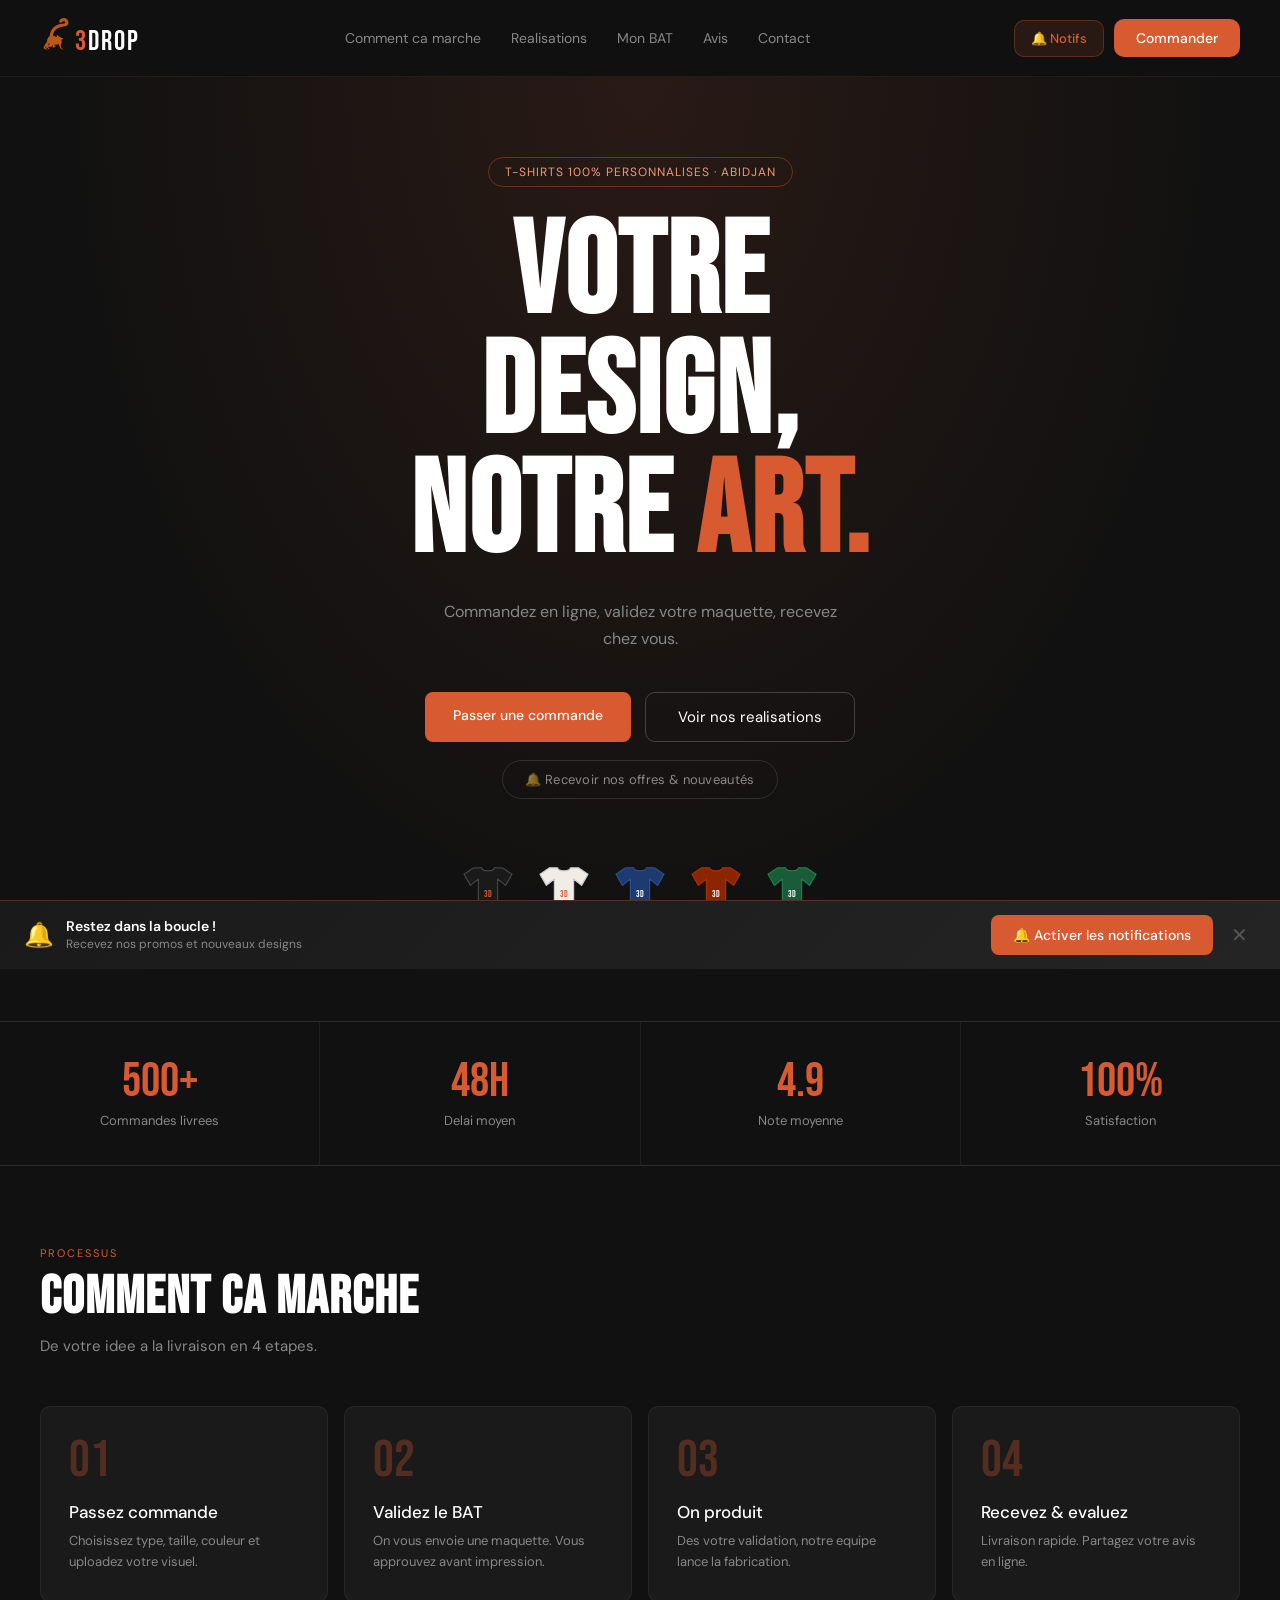
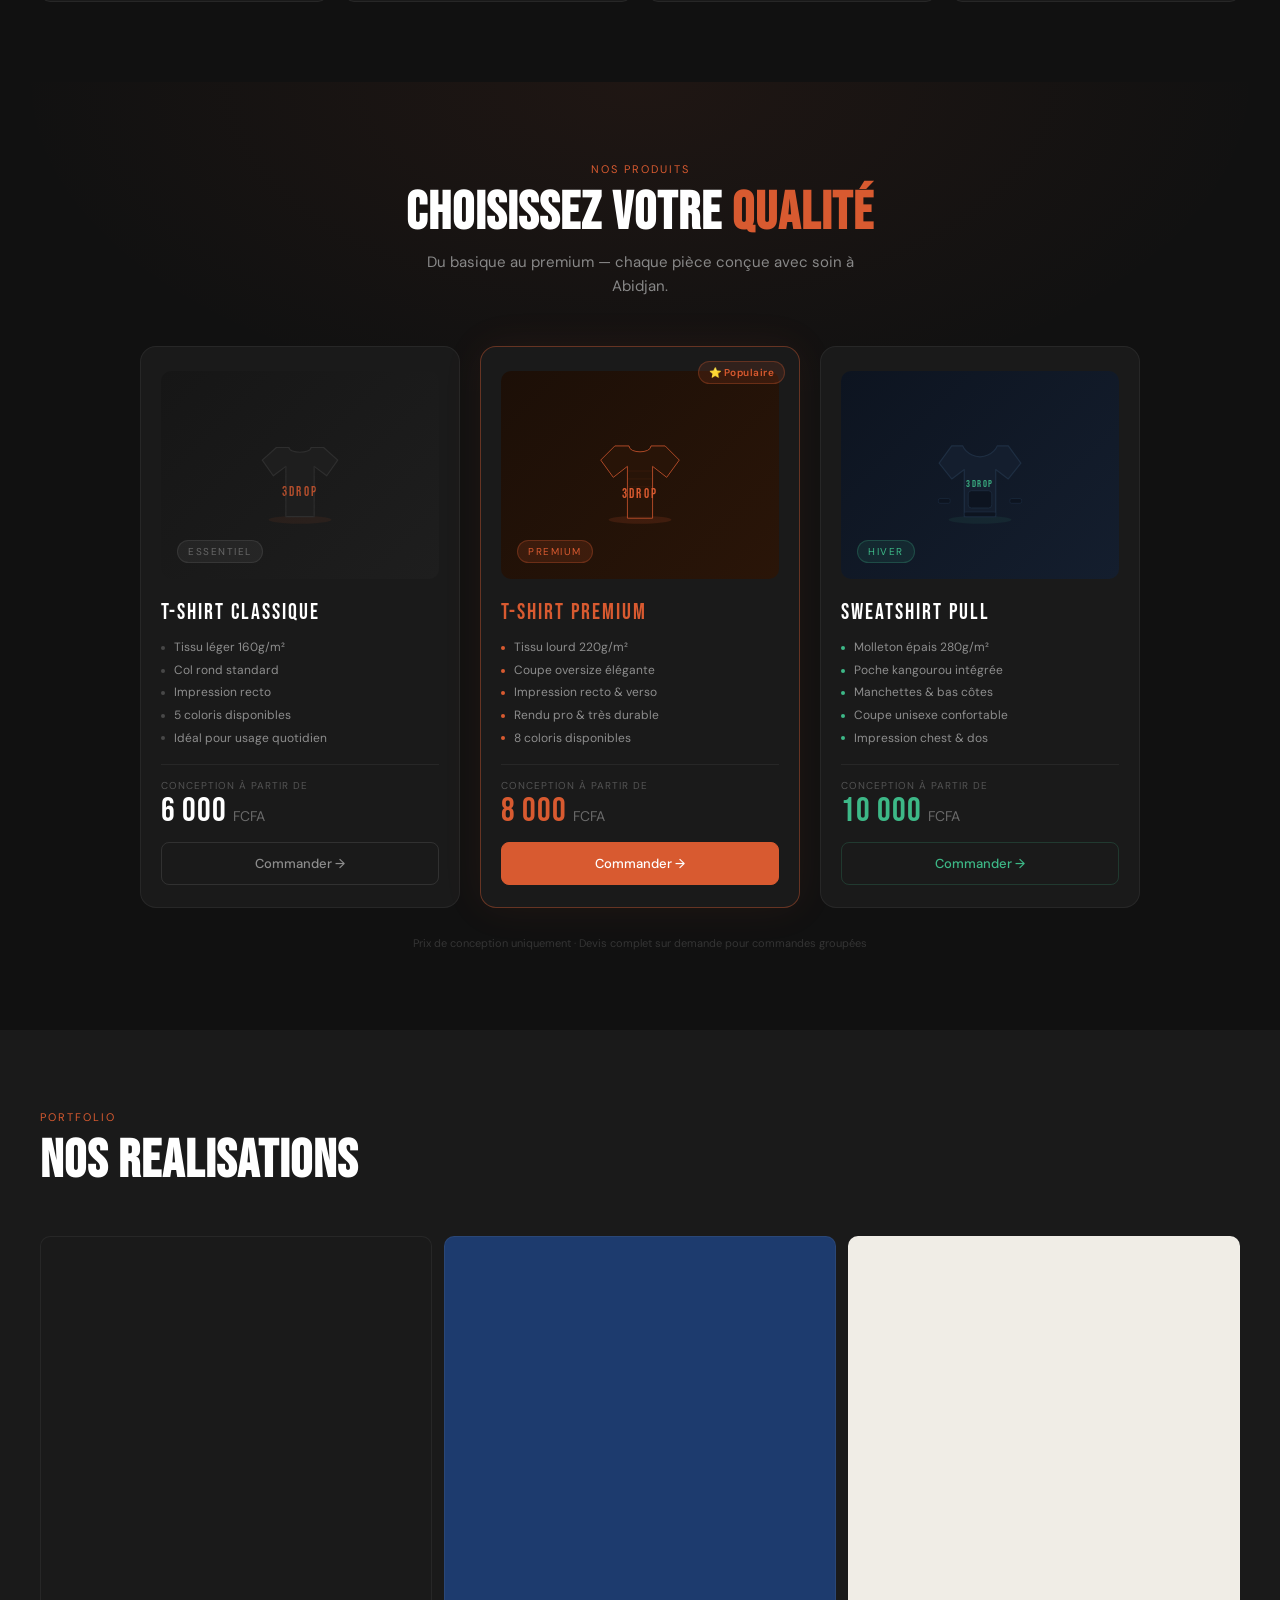
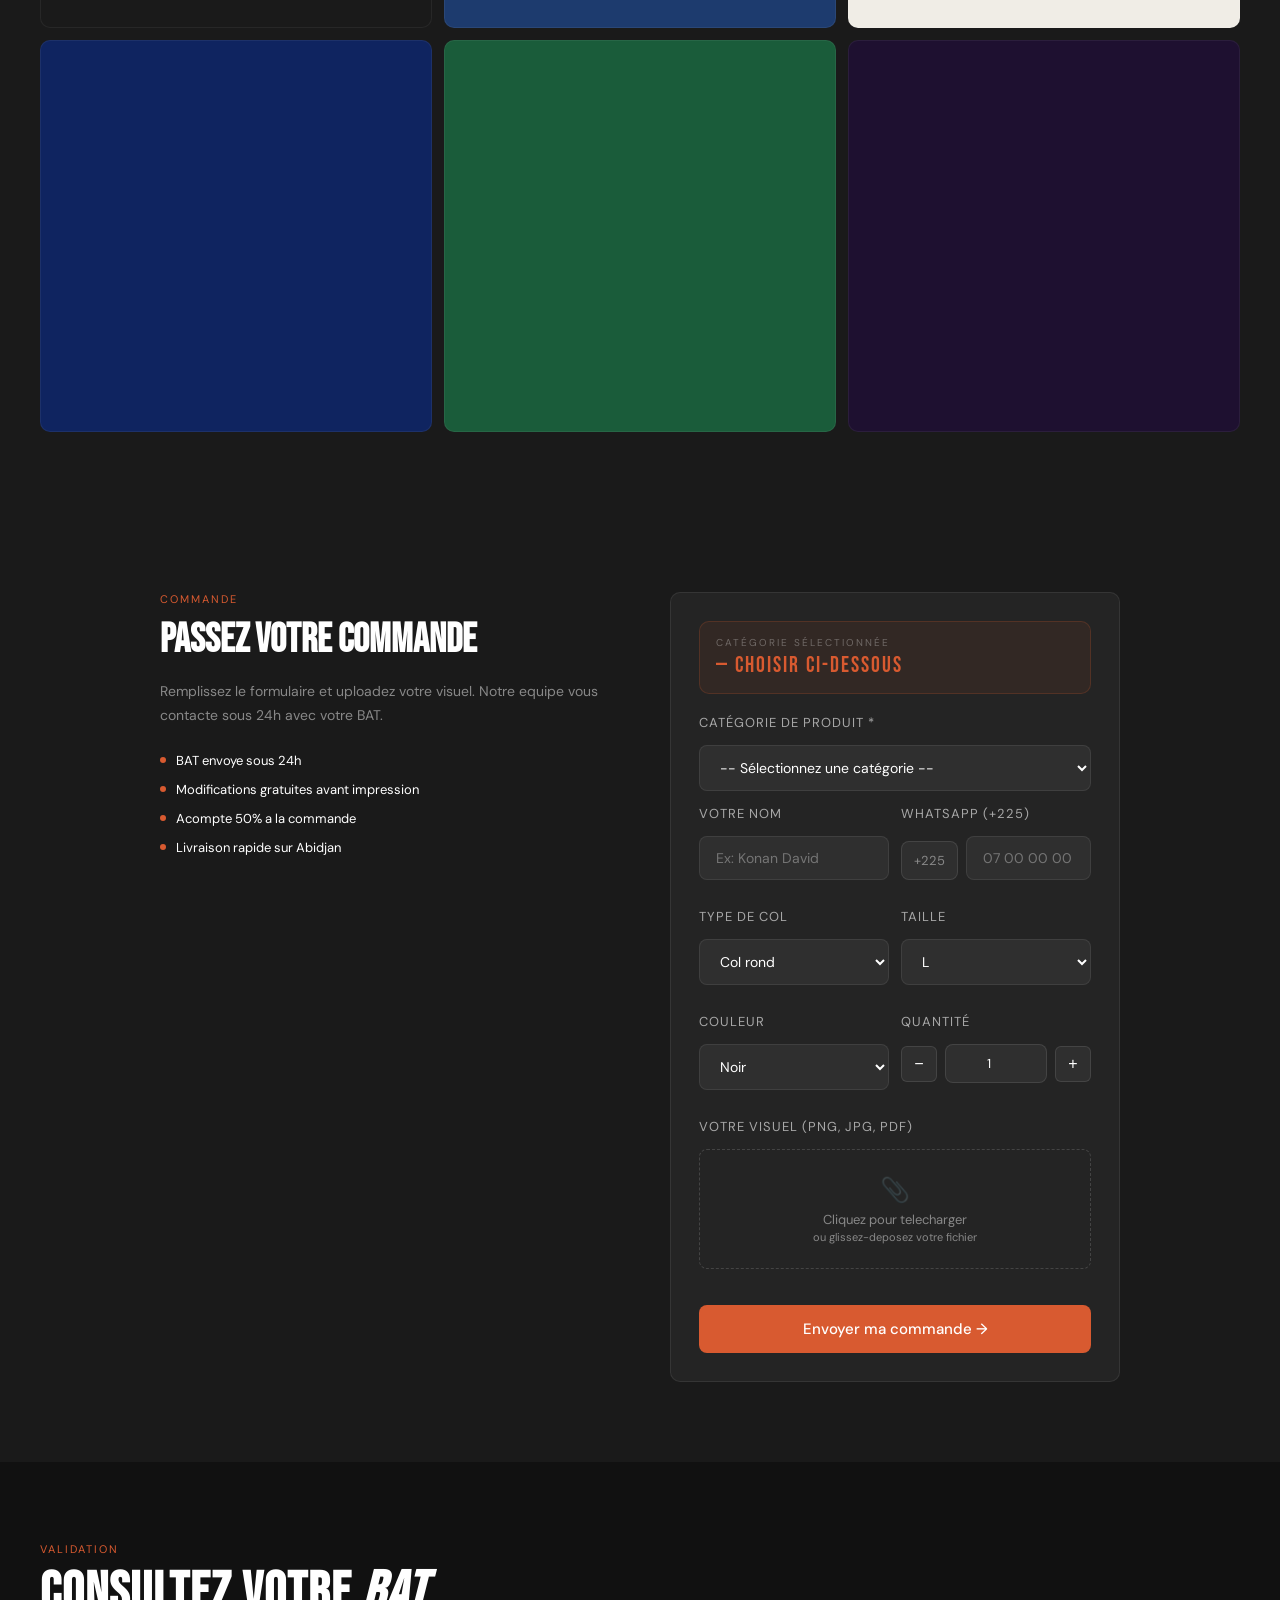
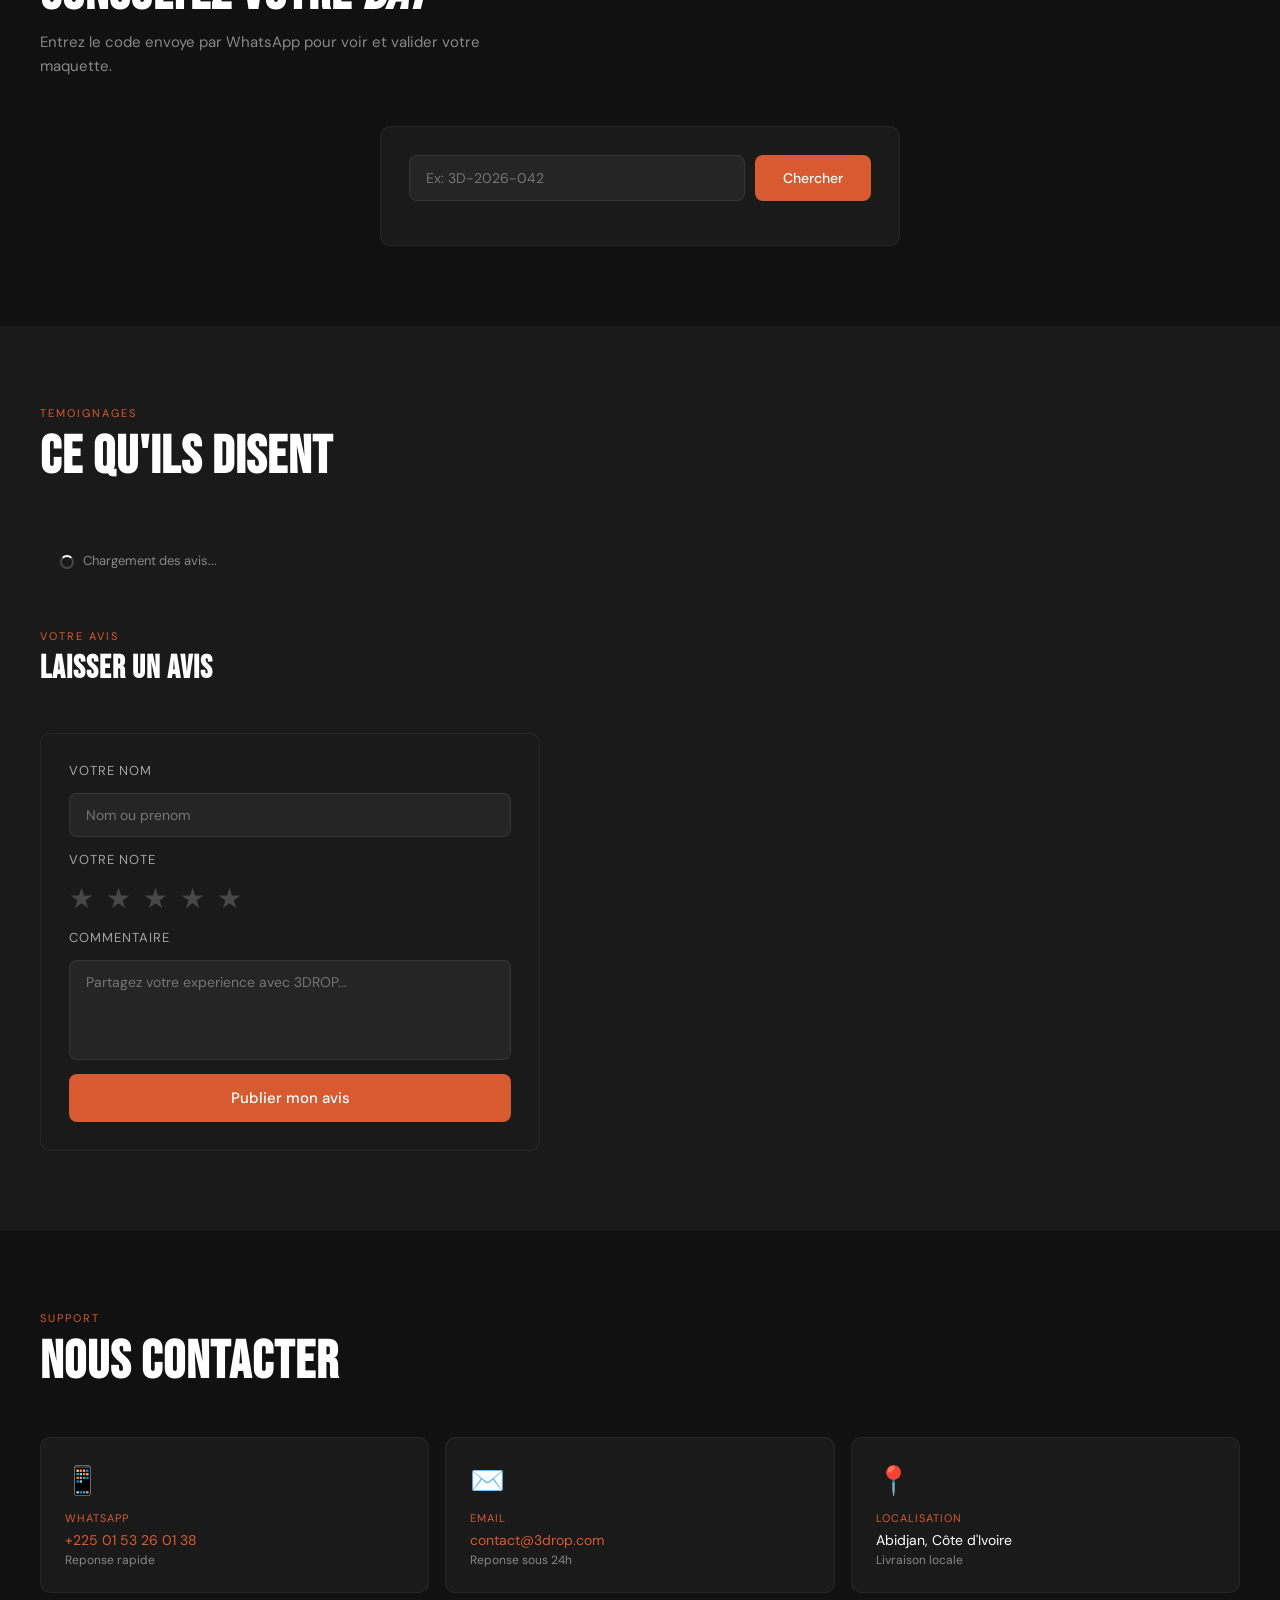
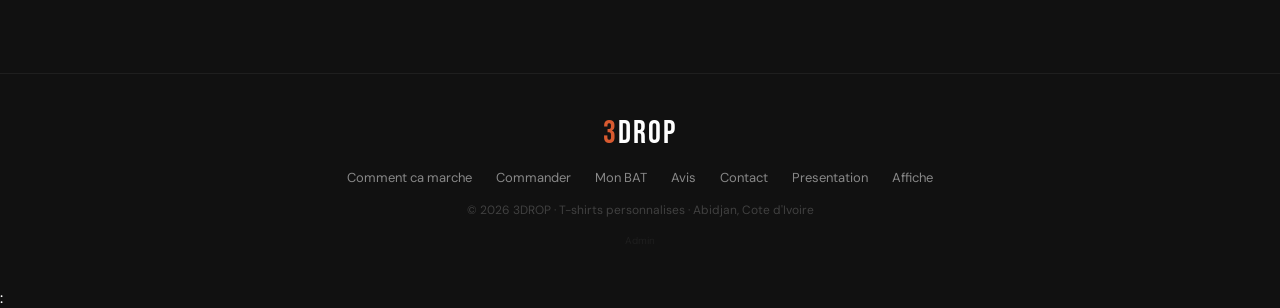
==== index.html @ fd1dee81 "Add files via upload" ====
<!DOCTYPE html>
<html lang="fr">
<head>
<meta charset="UTF-8">
<meta name="viewport" content="width=device-width, initial-scale=1.0">
<title>3DROP — T-shirts personnalisés</title>
<link rel="icon" type="image/png" sizes="32x32" href="/3drop_img/forme-de-lemurien.png">
<link rel="preconnect" href="https://fonts.googleapis.com">
<link rel="stylesheet" href="sweetalert2.min.css">
<link rel="stylesheet" href="wbstyle.css">
<link href="https://fonts.googleapis.com/css2?family=Bebas+Neue&family=DM+Sans:wght@300;400;500&display=swap" rel="stylesheet">
<link rel="manifest" href="/manifest.json">
<meta name="apple-mobile-web-app-capable" content="yes">
<meta name="apple-mobile-web-app-status-bar-style" content="black-translucent">
<meta name="apple-mobile-web-app-title" content="3DROP">
<link rel="apple-touch-icon" href="/3drop_img/forme-de-lemurien.png">
</head>
<body>

  <nav>
    <div class="logo"><img src="/3drop_img/forme-de-lemurien.png" style="width: 32px; height: 32px; margin-right: 3px;" alt=""><span>3</span>DROP</div>
    <div class="nav-links">
      <a href="#how">Comment ca marche</a>
      <a href="#gallery">Realisations</a>
      <a href="#bat">Mon BAT</a>
      <a href="#avis">Avis</a>
      <a href="#contact">Contact</a>
    </div>
    <div style="display:flex;align-items:center;gap:10px;">
      <button id="btn-notif-nav" onclick="activerNotifications()" title="Activer les notifications" style="background:rgba(216,90,48,0.12);color:var(--orange);border:1px solid rgba(216,90,48,0.3);padding:9px 16px;border-radius:var(--radius);font-size:13px;font-weight:500;cursor:pointer;font-family:'DM Sans',sans-serif;transition:all .2s;white-space:nowrap;">🔔 Notifs</button>
      <a href="#order" class="nav-cta">Commander</a>
    </div>
  </nav>

  <section class="hero">
    <div class="hero-badge">T-shirts 100% personnalises · Abidjan</div>
    <h1>VOTRE<br>DESIGN,<br>NOTRE <em>ART.</em></h1>
    <p>Commandez en ligne, validez votre maquette, recevez chez vous.</p>
    <div class="hero-btns">
      <a href="#order" class="btn-primary">Passer une commande</a>
      <a href="#gallery" class="btn-ghost">Voir nos realisations</a>
    </div>
    <div style="margin-top:18px;">
      <button id="btn-notif-hero" onclick="activerNotifications()" style="background:transparent;color:rgba(255,255,255,0.5);border:1px solid rgba(255,255,255,0.12);padding:10px 22px;border-radius:99px;font-size:13px;cursor:pointer;font-family:'DM Sans',sans-serif;transition:all .3s;letter-spacing:.3px;">🔔 Recevoir nos offres & nouveautés</button>
    </div>
    <div class="tshirt-strip">
      <div class="tshirt-item"><div class="tshirt-icon"><svg viewBox="0 0 80 80"><path d="M10 24L22 16H32C32 21 48 21 48 16H58L70 24L62 38L52 30V68H28V30L18 38Z" fill="#1a1a1a" stroke="#444" stroke-width="1.5" stroke-linejoin="round"/><text x="40" y="52" text-anchor="middle" font-size="11" fill="#D85A30" font-family="'Bebas Neue',sans-serif">3D</text></svg></div><span class="tshirt-name">Noir</span></div>
      <div class="tshirt-item"><div class="tshirt-icon"><svg viewBox="0 0 80 80"><path d="M10 24L22 16H32C32 21 48 21 48 16H58L70 24L62 38L52 30V68H28V30L18 38Z" fill="#f0ede6" stroke="#ccc" stroke-width="1.5" stroke-linejoin="round"/><text x="40" y="52" text-anchor="middle" font-size="11" fill="#D85A30" font-family="'Bebas Neue',sans-serif">3D</text></svg></div><span class="tshirt-name">Blanc</span></div>
      <div class="tshirt-item"><div class="tshirt-icon"><svg viewBox="0 0 80 80"><path d="M10 24L22 16H32C32 21 48 21 48 16H58L70 24L62 38L52 30V68H28V30L18 38Z" fill="#1D3B6E" stroke="#2a4f8f" stroke-width="1.5" stroke-linejoin="round"/><text x="40" y="52" text-anchor="middle" font-size="11" fill="#fff" font-family="'Bebas Neue',sans-serif">3D</text></svg></div><span class="tshirt-name">Marine</span></div>
      <div class="tshirt-item"><div class="tshirt-icon"><svg viewBox="0 0 80 80"><path d="M10 24L22 16H32C32 21 48 21 48 16H58L70 24L62 38L52 30V68H28V30L18 38Z" fill="#8B2500" stroke="#a83000" stroke-width="1.5" stroke-linejoin="round"/><text x="40" y="52" text-anchor="middle" font-size="11" fill="#fff" font-family="'Bebas Neue',sans-serif">3D</text></svg></div><span class="tshirt-name">Bordeaux</span></div>
      <div class="tshirt-item"><div class="tshirt-icon"><svg viewBox="0 0 80 80"><path d="M10 24L22 16H32C32 21 48 21 48 16H58L70 24L62 38L52 30V68H28V30L18 38Z" fill="#1a5c3a" stroke="#227a4e" stroke-width="1.5" stroke-linejoin="round"/><text x="40" y="52" text-anchor="middle" font-size="11" fill="#fff" font-family="'Bebas Neue',sans-serif">3D</text></svg></div><span class="tshirt-name">Vert</span></div>
    </div>
  </section>

  <div class="stats">
    <div class="stat"><div class="stat-num">500+</div><div class="stat-label">Commandes livrees</div></div>
    <div class="stat"><div class="stat-num">48H</div><div class="stat-label">Delai moyen</div></div>
    <div class="stat"><div class="stat-num">4.9</div><div class="stat-label">Note moyenne</div></div>
    <div class="stat"><div class="stat-num">100%</div><div class="stat-label">Satisfaction</div></div>
  </div>

  <!-- COMMENT CA MARCHE -->
  <section class="section" id="how">
    <div class="section-header"><div class="section-tag">Processus</div><h2 class="section-title">COMMENT CA MARCHE</h2><p class="section-sub">De votre idee a la livraison en 4 etapes.</p></div>
    <div class="steps-grid">
      <div class="step-card"><div class="step-num">01</div><div class="step-title">Passez commande</div><p class="step-desc">Choisissez type, taille, couleur et uploadez votre visuel.</p></div>
      <div class="step-card"><div class="step-num">02</div><div class="step-title">Validez le BAT</div><p class="step-desc">On vous envoie une maquette. Vous approuvez avant impression.</p></div>
      <div class="step-card"><div class="step-num">03</div><div class="step-title">On produit</div><p class="step-desc">Des votre validation, notre equipe lance la fabrication.</p></div>
      <div class="step-card"><div class="step-num">04</div><div class="step-title">Recevez & evaluez</div><p class="step-desc">Livraison rapide. Partagez votre avis en ligne.</p></div>
    </div>
  </section>

  <!-- PRICING TSHIRTS -->
  <section class="section" id="tarifs" style="background:var(--dark);position:relative;overflow:hidden;">
  <div style="position:absolute;inset:0;background:radial-gradient(ellipse 70% 50% at 50% 0%,rgba(216,90,48,0.07) 0%,transparent 70%);pointer-events:none;"></div>
  <div style="position:relative;z-index:1;">
    <div class="section-header" style="text-align:center;">
      <div class="section-tag" style="text-align:center;">Nos Produits</div>
      <h2 class="section-title" style="text-align:center;">CHOISISSEZ VOTRE <em style="color:var(--orange);font-style:normal;">QUALITÉ</em></h2>
      <p class="section-sub" style="margin:10px auto 0;text-align:center;">Du basique au premium — chaque pièce conçue avec soin à Abidjan.</p>
    </div>
    <div class="pricing-grid">

      <!-- 1 — Classique -->
      <div class="pricing-card">
        <div class="pricing-img-wrap">
          <div class="pricing-img-box" style="background:linear-gradient(135deg,#161616,#1e1e1e);">
            <svg viewBox="0 0 140 130" width="110" height="110">
              <ellipse cx="70" cy="122" rx="40" ry="5" fill="rgba(216,90,48,0.08)"/>
              <path d="M22 46L40 30H56C56 38 84 38 84 30H100L118 46L104 66L88 54V118H52V54L36 66Z" fill="#1e1e1e" stroke="#2e2e2e" stroke-width="1.5" stroke-linejoin="round"/>
              <text x="70" y="92" text-anchor="middle" font-family="'Bebas Neue',sans-serif" font-size="16" fill="#D85A30" letter-spacing="3" opacity=".8">3DROP</text>
              <line x1="52" y1="54" x2="52" y2="118" stroke="#252525" stroke-width="1" stroke-dasharray="3,6"/>
              <line x1="88" y1="54" x2="88" y2="118" stroke="#252525" stroke-width="1" stroke-dasharray="3,6"/>
            </svg>
            <div class="pricing-tag" style="background:rgba(255,255,255,0.05);color:rgba(255,255,255,0.3);border:1px solid rgba(255,255,255,0.08);">Essentiel</div>
          </div>
        </div>
        <div class="pricing-body">
          <div class="pricing-name">T-Shirt Classique</div>
          <div class="pricing-specs">
            <div class="spec-row"><span class="spec-dot"></span>Tissu léger 160g/m²</div>
            <div class="spec-row"><span class="spec-dot"></span>Col rond standard</div>
            <div class="spec-row"><span class="spec-dot"></span>Impression recto</div>
            <div class="spec-row"><span class="spec-dot"></span>5 coloris disponibles</div>
            <div class="spec-row"><span class="spec-dot"></span>Idéal pour usage quotidien</div>
          </div>
          <div class="pricing-divider"></div>
          <div><div class="pricing-label">Conception à partir de</div><div class="pricing-price">6 000 <span>FCFA</span></div></div>
          <a href="#order" class="pricing-cta" onclick="selectCategorie('T-Shirt Classique','6 000')">Commander →</a>
        </div>
      </div>

      <!-- 2 — Premium -->
      <div class="pricing-card pricing-card--featured">
        <div class="pricing-popular">⭐ Populaire</div>
        <div class="pricing-img-wrap">
          <div class="pricing-img-box" style="background:linear-gradient(135deg,#1c0f07,#2a1508);">
            <svg viewBox="0 0 140 130" width="110" height="110">
              <ellipse cx="70" cy="122" rx="40" ry="5" fill="rgba(216,90,48,0.15)"/>
              <path d="M20 46L38 28H56C56 38 84 38 84 28H102L120 46L104 68L86 54V120H54V54L36 68Z" fill="#2a1508" stroke="#D85A30" stroke-width="1.2" stroke-linejoin="round" opacity=".8"/>
              <line x1="54" y1="60" x2="86" y2="60" stroke="#D85A30" stroke-width=".4" opacity=".25"/><line x1="54" y1="70" x2="86" y2="70" stroke="#D85A30" stroke-width=".4" opacity=".25"/><line x1="54" y1="80" x2="86" y2="80" stroke="#D85A30" stroke-width=".4" opacity=".25"/><line x1="54" y1="90" x2="86" y2="90" stroke="#D85A30" stroke-width=".4" opacity=".25"/>
              <text x="70" y="94" text-anchor="middle" font-family="'Bebas Neue',sans-serif" font-size="16" fill="#D85A30" letter-spacing="3">3DROP</text>
            </svg>
            <div class="pricing-tag" style="background:rgba(216,90,48,0.15);color:#D85A30;border:1px solid rgba(216,90,48,0.3);">Premium</div>
          </div>
        </div>
        <div class="pricing-body">
          <div class="pricing-name" style="color:var(--orange);">T-Shirt Premium</div>
          <div class="pricing-specs">
            <div class="spec-row"><span class="spec-dot" style="background:#D85A30;"></span>Tissu lourd 220g/m²</div>
            <div class="spec-row"><span class="spec-dot" style="background:#D85A30;"></span>Coupe oversize élégante</div>
            <div class="spec-row"><span class="spec-dot" style="background:#D85A30;"></span>Impression recto & verso</div>
            <div class="spec-row"><span class="spec-dot" style="background:#D85A30;"></span>Rendu pro & très durable</div>
            <div class="spec-row"><span class="spec-dot" style="background:#D85A30;"></span>8 coloris disponibles</div>
          </div>
          <div class="pricing-divider"></div>
          <div><div class="pricing-label">Conception à partir de</div><div class="pricing-price" style="color:var(--orange);">8 000 <span>FCFA</span></div></div>
          <a href="#order" class="pricing-cta pricing-cta--orange" onclick="selectCategorie('T-Shirt Premium','8 000')">Commander →</a>
        </div>
      </div>

      <!-- 3 — Pull -->
      <div class="pricing-card">
        <div class="pricing-img-wrap">
          <div class="pricing-img-box" style="background:linear-gradient(135deg,#0d1420,#141e2e);">
            <svg viewBox="0 0 140 130" width="110" height="110">
              <ellipse cx="70" cy="122" rx="40" ry="5" fill="rgba(61,184,135,0.08)"/>
              <path d="M18 50L34 28H48C48 28 52 40 70 42C88 40 92 28 92 28H106L122 50L106 70L90 58V118H50V58L34 70Z" fill="#141e2e" stroke="#1e2e42" stroke-width="1.5" stroke-linejoin="round"/>
              <rect x="55" y="85" width="30" height="22" rx="4" fill="#0d1420" stroke="#1e2e42" stroke-width="1"/>
              <rect x="50" y="112" width="40" height="6" rx="2" fill="#0d1420" stroke="#1e2e42" stroke-width=".8"/>
              <rect x="17" y="95" width="15" height="6" rx="2" fill="#0d1420" stroke="#1e2e42" stroke-width=".8"/>
              <rect x="108" y="95" width="15" height="6" rx="2" fill="#0d1420" stroke="#1e2e42" stroke-width=".8"/>
              <text x="70" y="80" text-anchor="middle" font-family="'Bebas Neue',sans-serif" font-size="13" fill="#3DB887" letter-spacing="2" opacity=".9">3DROP</text>
            </svg>
            <div class="pricing-tag" style="background:rgba(61,184,135,0.1);color:#3DB887;border:1px solid rgba(61,184,135,0.25);">Hiver</div>
          </div>
        </div>
        <div class="pricing-body">
          <div class="pricing-name">Sweatshirt Pull</div>
          <div class="pricing-specs">
            <div class="spec-row"><span class="spec-dot" style="background:#3DB887;"></span>Molleton épais 280g/m²</div>
            <div class="spec-row"><span class="spec-dot" style="background:#3DB887;"></span>Poche kangourou intégrée</div>
            <div class="spec-row"><span class="spec-dot" style="background:#3DB887;"></span>Manchettes & bas côtes</div>
            <div class="spec-row"><span class="spec-dot" style="background:#3DB887;"></span>Coupe unisexe confortable</div>
            <div class="spec-row"><span class="spec-dot" style="background:#3DB887;"></span>Impression chest & dos</div>
          </div>
          <div class="pricing-divider"></div>
          <div><div class="pricing-label">Conception à partir de</div><div class="pricing-price" style="color:#3DB887;">10 000 <span>FCFA</span></div></div>
          <a href="#order" class="pricing-cta" style="border-color:rgba(61,184,135,0.2);color:#3DB887;" onclick="selectCategorie('Sweatshirt Pull','10 000')">Commander →</a>
        </div>
      </div>

    </div>
    <p style="text-align:center;font-size:11px;color:rgba(255,255,255,0.15);margin-top:28px;">Prix de conception uniquement · Devis complet sur demande pour commandes groupées</p>
  </div>
</section>

  <!-- REALISATIONS -->
  <section class="section" id="gallery" style="background:var(--dark2);">
    <div class="section-header"><div class="section-tag">Portfolio</div><h2 class="section-title">NOS REALISATIONS</h2></div>
    <div class="gallery-grid" id="gallery-grid">
      <div class="gallery-item"><img src="https://res.cloudinary.com/deipbhmsn/image/upload/v1778504022/black_tshirt_67_h56jwx.jpg" alt="Realisation 1" onerror="this.parentElement.style.background='#1a1a1a';this.style.display='none'"></div>
      <div class="gallery-item"><img src="https://res.cloudinary.com/deipbhmsn/image/upload/v1778509552/Kiroua_D_u63cut.png" alt="Realisation 2" onerror="this.parentElement.style.background='#1D3B6E';this.style.display='none'"></div>
      <div class="gallery-item"><img src="https://res.cloudinary.com/deipbhmsn/image/upload/v1778931053/WhatsApp_Image_2026-05-15_at_01.15.45_qyssix.jpg" alt="Realisation 3" onerror="this.parentElement.style.background='#f0ede6';this.style.display='none'"></div>
      <div class="gallery-item"><img src="https://res.cloudinary.com/deipbhmsn/image/upload/v1778510594/Dame_Olamide_durfrs.png" alt="Realisation 4" onerror="this.parentElement.style.background='#0F2460';this.style.display='none'"></div>
      <div class="gallery-item"><img src="https://res.cloudinary.com/deipbhmsn/image/upload/v1778502622/t%C3%A9l%C3%A9charger_2_tbzrcm.png" alt="Realisation 5" onerror="this.parentElement.style.background='#1a5c3a';this.style.display='none'"></div>
      <div class="gallery-item"><img src="https://res.cloudinary.com/deipbhmsn/image/upload/v1779885148/Shirt_branding_dql7df.jpg" alt="Realisation 6" onerror="this.parentElement.style.background='#1e1030';this.style.display='none'"></div>
    </div>
  </section>

  <!-- COMMANDES -->
  <section class="section order-section" id="order">
  <div class="order-wrap">
    <div class="order-info">
      <div class="section-tag">Commande</div>
      <h3>PASSEZ VOTRE COMMANDE</h3>
      <p>Remplissez le formulaire et uploadez votre visuel. Notre equipe vous contacte sous 24h avec votre BAT.</p>
      <div class="order-perks">
        <div class="perk"><div class="perk-dot"></div><span>BAT envoye sous 24h</span></div>
        <div class="perk"><div class="perk-dot"></div><span>Modifications gratuites avant impression</span></div>
        <div class="perk"><div class="perk-dot"></div><span>Acompte 50% a la commande</span></div>
        <div class="perk"><div class="perk-dot"></div><span>Livraison rapide sur Abidjan</span></div>
      </div>
    </div>
    <div class="form-card">

      <!-- BANDEAU CATÉGORIE — change dynamiquement -->
      <div id="order-category-banner" style="margin-bottom:20px;border-radius:10px;padding:14px 16px;background:rgba(216,90,48,0.08);border:1px solid rgba(216,90,48,0.2);display:flex;align-items:center;justify-content:space-between;gap:12px;">
        <div>
          <div style="font-size:10px;letter-spacing:2px;text-transform:uppercase;color:rgba(255,255,255,0.3);margin-bottom:3px;">Catégorie sélectionnée</div>
          <div id="order-category-name" style="font-family:'Bebas Neue',sans-serif;font-size:22px;color:var(--orange);letter-spacing:2px;">— Choisir ci-dessous</div>
        </div>
        <div id="order-category-price" style="font-family:'Bebas Neue',sans-serif;font-size:28px;color:rgba(255,255,255,0.15);letter-spacing:1px;"></div>
      </div>

      <!-- SÉLECTEUR CATÉGORIE (visible si pas de présélection) -->
      <div class="form-group" id="category-select-group" style="margin-bottom:14px;">
        <label class="form-label">Catégorie de produit *</label>
        <select class="form-control" id="f-categorie" onchange="onCategorieChange(this.value)">
          <option value="">-- Sélectionnez une catégorie --</option>
          <option value="T-Shirt Classique|6000">T-Shirt Classique — 6 000 FCFA</option>
          <option value="T-Shirt Premium|8000">T-Shirt Premium — 8 000 FCFA</option>
          <option value="Sweatshirt Pull|10000">Sweatshirt Pull — 10 000 FCFA</option>
        </select>
      </div>

      <div class="form-row">
        <div class="form-group"><label class="form-label">Votre nom</label><input type="text" class="form-control" placeholder="Ex: Konan David" id="f-nom"></div>
        <div class="form-group">
          <label class="form-label">WhatsApp (+225)</label>
          <div class="tel-input-group">
            <span class="tel-prefix">+225</span>
            <input type="text" class="form-control" placeholder="07 00 00 00" id="f-tel" maxlength="10" inputmode="numeric">
          </div>
        </div>
      </div>
      <div class="form-row">
        <div class="form-group"><label class="form-label">Type de col</label><select class="form-control" id="f-type"><option>Col rond</option><option>Col V</option><option>Oversize</option><option>Polo</option><option>Manche longue</option></select></div>
        <div class="form-group"><label class="form-label">Taille</label><select class="form-control" id="f-taille"><option>XS</option><option>S</option><option>M</option><option selected>L</option><option>XL</option><option>XXL</option></select></div>
      </div>
      <div class="form-row">
        <div class="form-group"><label class="form-label">Couleur</label><select class="form-control" id="f-couleur"><option>Noir</option><option>Blanc</option><option>Marine</option><option>Bordeaux</option><option>Vert</option></select></div>
        <div class="form-group">
          <label class="form-label">Quantité</label>
          <div class="qty-input-group">
            <button class="qty-btn" onclick="decreaseQty()">−</button>
            <input type="number" class="qty-input" id="f-quantite" value="1" min="1" max="9999" readonly>
            <button class="qty-btn" onclick="increaseQty()">+</button>
          </div>
        </div>
      </div>
      <div class="form-group">
        <label class="form-label">Votre visuel (PNG, JPG, PDF)</label>
        <div class="upload-zone" id="upload-zone" onclick="document.getElementById('f-visuel').click()">
          <div class="upload-icon">📎</div>
          <div style="font-size:13px;color:var(--gray);margin-top:6px;">Cliquez pour telecharger</div>
          <div style="font-size:11px;color:var(--gray);margin-top:2px;">ou glissez-deposez votre fichier</div>
        </div>
        <input type="file" id="f-visuel" style="display:none;" accept="image/*,.pdf" onchange="handleFileUpload(this)">
        <div id="file-name" style="font-size:12px;color:var(--orange);"></div>
      </div>
      <button class="btn-submit" id="submit-btn" onclick="submitOrder()">Envoyer ma commande →</button>
      <div class="success-msg" id="success-msg">✓ Commande recue ! On vous contacte dans 24h avec votre BAT.</div>
      <div class="error-msg" id="error-msg">Erreur : Veuillez remplir tous les champs.</div>
      <div class="loading-msg" id="loading-msg"><span class="spinner"></span>Envoi en cours...</div>
    </div>
  </div>
</section>
  <!-- BAT VALIDATION -->
  <section class="section" id="bat">
    <div class="section-header"><div class="section-tag">Validation</div><h2 class="section-title">CONSULTEZ VOTRE <em>BAT</em></h2><p class="section-sub">Entrez le code envoye par WhatsApp pour voir et valider votre maquette.</p></div>
    <div style="max-width:520px;margin:0 auto;">
      <div class="bat-card">
        <div class="bat-input-wrap">
          <input type="text" class="form-control" placeholder="Ex: 3D-2026-042" id="bat-code-input" style="flex:1;">
          <button class="btn-primary" onclick="searchBAT()" style="width:auto;">Chercher</button>
        </div>
        <div class="bat-info-box" id="bat-info">
          <div class="bat-info-header">
            <div>
              <div class="bat-detail-label">Code BAT</div>
              <div class="bat-info-code" id="bat-code-display">—</div>
            </div>
            <div id="bat-status" class="bat-status-wait">En attente...</div>
          </div>
          <div class="bat-details">
            <div>
              <div class="bat-detail-label">Client</div>
              <div class="bat-detail-val" id="bat-client">—</div>
            </div>
            <div>
              <div class="bat-detail-label">Produit</div>
              <div class="bat-detail-val" id="bat-product">—</div>
            </div>
            <div>
              <div class="bat-detail-label">Quantite</div>
              <div class="bat-detail-val" id="bat-qty">—</div>
            </div>
            <div>
              <div class="bat-detail-label">Date</div>
              <div class="bat-detail-val" id="bat-date">—</div>
            </div>
          </div>
          <div class="bat-maquette" id="bat-maquette-container">
            <div style="color:var(--gray);font-size:12px;">Pas de maquette pour le moment</div>
          </div>
          <div class="bat-btns" id="bat-action-btns">
            <button class="btn-validate" onclick="validateBAT()">✓ Je valide ce BAT</button>
            <button class="btn-modify" onclick="requestModification()">✎ Demander modifications</button>
          </div>
          <div class="bat-modify-block" id="bat-modify-block">
            <textarea id="bat-comment" placeholder="Decrivez les modifications demandees..." rows="3"></textarea>
            <button class="btn-primary" style="width:100%;" onclick="submitModification()">Envoyer ma demande</button>
          </div>
          <div id="bat-status-message"></div>
        </div>
      </div>
    </div>
  </section>

  <!-- AVIS -->
  <section class="section" id="avis" style="background:var(--dark2);">
    <div class="section-header"><div class="section-tag">Temoignages</div><h2 class="section-title">CE QU'ILS DISENT</h2></div>
    <div class="reviews-grid" id="reviews-list" style="margin-bottom:40px;">
      <div style="color:var(--gray);font-size:13px;padding:20px;"><span class="spinner"></span> Chargement des avis...</div>
    </div>
    <div class="section-header"><div class="section-tag">Votre avis</div><h2 class="section-title" style="font-size:32px;">LAISSER UN AVIS</h2></div>
    <div class="avis-form">
      <div class="form-group" style="margin-bottom:14px;"><label class="form-label">Votre nom</label><input type="text" class="form-control" placeholder="Nom ou prenom" id="a-nom"></div>
      <div class="form-group" style="margin-bottom:14px;">
        <label class="form-label">Votre note</label>
        <div class="stars-input" id="stars-input">
          <button class="star-btn" onclick="setStars(1)">★</button>
          <button class="star-btn" onclick="setStars(2)">★</button>
          <button class="star-btn" onclick="setStars(3)">★</button>
          <button class="star-btn" onclick="setStars(4)">★</button>
          <button class="star-btn" onclick="setStars(5)">★</button>
        </div>
      </div>
      <div class="form-group" style="margin-bottom:14px;"><label class="form-label">Commentaire</label><textarea class="form-control" rows="4" placeholder="Partagez votre experience avec 3DROP..." id="a-comment" style="resize:none;"></textarea></div>
      <button class="btn-submit" id="avis-btn" onclick="submitAvis()">Publier mon avis</button>
      <div class="success-msg" id="avis-success"></div>
      <div class="error-msg" id="avis-error"></div>
    </div>
  </section>

  <section class="section" id="contact">
    <div class="section-header"><div class="section-tag">Support</div><h2 class="section-title">NOUS CONTACTER</h2></div>
    <div class="contact-grid">
      <div class="contact-card">
        <div class="contact-icon">📱</div>
        <div class="contact-label">WhatsApp</div>
        <div class="contact-val"><a href="https://wa.me/2250153260138" style="color:var(--orange);text-decoration:none;">+225 01 53 26 01 38</a></div>
        <div class="contact-sub">Reponse rapide</div>
      </div>
      <div class="contact-card">
        <div class="contact-icon">✉️</div>
        <div class="contact-label">Email</div>
        <div class="contact-val"><a href="mailto:contact@3drop.com" style="color:var(--orange);text-decoration:none;">contact@3drop.com</a></div>
        <div class="contact-sub">Reponse sous 24h</div>
      </div>
      <div class="contact-card">
        <div class="contact-icon">📍</div>
        <div class="contact-label">Localisation</div>
        <div class="contact-val">Abidjan, Côte d'Ivoire</div>
        <div class="contact-sub">Livraison locale</div>
      </div>
    </div>
  </section>

  <footer>
    <div class="footer-logo"><span>3</span>DROP</div>
    <div class="footer-links">
      <a href="#how">Comment ca marche</a>
      <a href="#order">Commander</a>
      <a href="#bat">Mon BAT</a>
      <a href="#avis">Avis</a>
      <a href="#contact">Contact</a>
      <a href="3drop_video.html">Presentation</a>
      <a href="3drop_affiche.html">Affiche</a>
    </div>
    <div class="footer-copy">© 2026 3DROP · T-shirts personnalises · Abidjan, Cote d'Ivoire</div>
    <a href="admin.html" style="font-size:10px;color:rgba(255,255,255,0.06);text-decoration:none;">Admin</a>
  </footer>

  <script src="firebase.js"></script>
  <script src="push-notifications.js"></script>
  <script src="main.js"></script>
  
  
  <!-- STICKY BOTTOM NOTIF BAR -->
  <div id="notif-sticky" style="position:fixed;bottom:0;left:0;right:0;z-index:200;background:linear-gradient(135deg,#1a1a1a,#242424);border-top:1px solid rgba(216,90,48,0.3);padding:14px 24px;display:flex;align-items:center;justify-content:space-between;gap:16px;transform:translateY(100%);transition:transform .5s cubic-bezier(.34,1.56,.64,1);">
    <div style="display:flex;align-items:center;gap:12px;">
      <span style="font-size:24px;">🔔</span>
      <div>
        <div style="font-size:14px;font-weight:600;color:#fff;line-height:1.2;">Restez dans la boucle !</div>
        <div style="font-size:12px;color:#888;margin-top:2px;">Recevez nos promos et nouveaux designs</div>
      </div>
    </div>
    <div style="display:flex;align-items:center;gap:10px;flex-shrink:0;">
      <button id="btn-notif-sticky" onclick="activerNotifications()" style="background:var(--orange);color:#fff;border:none;padding:11px 22px;border-radius:8px;font-size:14px;font-weight:500;cursor:pointer;font-family:'DM Sans',sans-serif;white-space:nowrap;transition:opacity .2s;">🔔 Activer les notifications</button>
      <button onclick="document.getElementById('notif-sticky').style.display='none'" style="background:none;border:none;color:#555;font-size:20px;cursor:pointer;padding:4px 8px;line-height:1;">✕</button>
    </div>
  </div>:

  <!-- TOAST NOTIF (centré en bas) -->
  <div id="notif-toast" style="display:none;position:fixed;bottom:80px;left:50%;transform:translateX(-50%);z-index:300;background:#1a1a1a;border:1px solid rgba(216,90,48,0.4);border-radius:14px;padding:18px 24px;max-width:380px;width:calc(100% - 40px);box-shadow:0 12px 40px rgba(0,0,0,0.5);align-items:center;gap:16px;animation:slideUpToast .4s ease;">
    <span style="font-size:28px;flex-shrink:0;">🎁</span>
    <div style="flex:1;">
      <div style="font-size:15px;font-weight:600;color:#fff;margin-bottom:4px;">Offres exclusives 3DROP</div>
      <div style="font-size:12px;color:#888;line-height:1.5;">Activez les notifications et soyez le premier informé des promos !</div>
    </div>
    <div style="display:flex;flex-direction:column;gap:8px;flex-shrink:0;">
      <button onclick="activerNotifications()" style="background:var(--orange);color:#fff;border:none;padding:9px 16px;border-radius:8px;font-size:13px;font-weight:500;cursor:pointer;font-family:'DM Sans',sans-serif;white-space:nowrap;">Activer</button>
      <button onclick="document.getElementById('notif-toast').style.display='none'" style="background:none;border:none;color:#555;font-size:12px;cursor:pointer;font-family:'DM Sans',sans-serif;">Plus tard</button>
    </div>
  </div>

  <style>
  @keyframes slideUpToast{from{opacity:0;transform:translateX(-50%) translateY(20px);}to{opacity:1;transform:translateX(-50%) translateY(0);}}
  #btn-notif-nav:hover{background:rgba(216,90,48,0.22)!important;border-color:var(--orange)!important;color:var(--orange)!important;}
  #btn-notif-hero:hover{background:rgba(255,255,255,0.07)!important;border-color:rgba(255,255,255,0.3)!important;color:#fff!important;}
  @media(max-width:768px){
    #notif-sticky{padding:12px 16px;}
    #notif-sticky>div:first-child div:first-child{font-size:13px;}
    #btn-notif-nav{display:none;}
  }
  </style>

  <script>
  // Afficher la sticky bar après 2s
  setTimeout(() => {
    if (Notification.permission === 'default') {
      const bar = document.getElementById('notif-sticky');
      if (bar) bar.style.transform = 'translateY(0)';
    }
  }, 2000);
  </script>

  <!-- BANNIÈRE PWA iOS — à coller juste avant </body> dans index.html -->

  <!-- BANNIÈRE INSTALLATION iOS -->
  <div id="ios-install-banner" style="display:none;position:fixed;bottom:0;left:0;right:0;z-index:500;background:linear-gradient(135deg,#1a1a1a,#242424);border-top:2px solid rgba(216,90,48,0.5);padding:16px 20px;box-shadow:0 -8px 32px rgba(0,0,0,0.5);">
    <div style="display:flex;align-items:flex-start;gap:12px;max-width:500px;margin:0 auto;">
      <img src="/3drop_img/forme-de-lemurien.png" style="width:48px;height:48px;border-radius:10px;flex-shrink:0;" onerror="this.style.display='none'">
      <div style="flex:1;">
        <div style="font-size:15px;font-weight:600;color:#fff;margin-bottom:4px;">📲 Installer 3DROP sur iPhone</div>
        <div style="font-size:13px;color:#aaa;line-height:1.5;">Pour activer les notifications, installez l'app :</div>
        <div style="font-size:13px;color:#fff;margin-top:8px;line-height:1.8;">
          1. Appuyez sur <span style="background:rgba(255,255,255,0.1);padding:2px 8px;border-radius:4px;">⎋ Partager</span> en bas de Safari<br>
          2. Choisissez <span style="background:rgba(255,255,255,0.1);padding:2px 8px;border-radius:4px;">Sur l'écran d'accueil</span><br>
          3. Ouvrez l'app installée et activez les notifs 🔔
        </div>
      </div>
      <button onclick="document.getElementById('ios-install-banner').style.display='none';localStorage.setItem('ios-banner-dismissed','1')" style="background:none;border:none;color:#555;font-size:22px;cursor:pointer;flex-shrink:0;padding:0;line-height:1;">✕</button>
    </div>
  </div>

  <script>
  // Détecter iPhone/iPad Safari (pas PWA)
  function isIosSafari() {
    const ua = navigator.userAgent;
    const isIos = /iphone|ipad|ipod/i.test(ua);
    const isSafari = /safari/i.test(ua) && !/chrome|crios|fxios/i.test(ua);
    const isPwa = window.navigator.standalone === true;
    return isIos && isSafari && !isPwa;
  }

  // Afficher la bannière iOS si nécessaire
  window.addEventListener('load', () => {
    if (isIosSafari() && !localStorage.getItem('ios-banner-dismissed')) {
      setTimeout(() => {
        document.getElementById('ios-install-banner').style.display = 'flex';
      }, 3000);
    }
  });

  // Sur iOS PWA — modifier le bouton notif pour demander permission directement
  if (window.navigator.standalone === true) {
    window.addEventListener('load', () => {
      // On est dans la PWA installée — tout fonctionne normalement
      console.log('3DROP PWA installée sur iOS ✅');
    });
  }
  </script>

</body>
</html>
---- wbstyle.css ----
:root{--orange:#D85A30;--orange-light:#F0997B;--dark:#111111;--dark2:#1a1a1a;--dark3:#242424;--gray:#888;--white:#ffffff;--radius:10px;--green:#3DB887;}
*{margin:0;padding:0;box-sizing:border-box;}html{scroll-behavior:smooth;}
body{font-family:'DM Sans',sans-serif;background:var(--dark);color:var(--white);overflow-x:hidden;}
nav{display:flex;align-items:center;justify-content:space-between;padding:18px 40px;border-bottom:1px solid rgba(255,255,255,0.06);position:sticky;top:0;z-index:100;background:rgba(17,17,17,0.95);backdrop-filter:blur(10px);}
.logo{font-family:'Bebas Neue',sans-serif;font-size:28px;letter-spacing:2px;color:var(--white);}
.logo span{color:var(--orange);}
.nav-links{display:flex;gap:30px;}
.nav-links a{color:var(--gray);text-decoration:none;font-size:14px;transition:color .2s;}
.nav-links a:hover{color:var(--white);}
.nav-cta{background:var(--orange);color:var(--white);border:none;padding:10px 22px;border-radius:var(--radius);font-size:14px;font-weight:500;cursor:pointer;font-family:'DM Sans',sans-serif;text-decoration:none;transition:opacity .2s;}
.nav-cta:hover{opacity:.85;}
.nav-menu{display:none;background:none;border:none;cursor:pointer;flex-direction:column;gap:5px;}
.nav-menu span{display:block;width:22px;height:2px;background:var(--white);border-radius:2px;}
.hero{min-height:90vh;display:flex;flex-direction:column;align-items:center;justify-content:center;text-align:center;padding:80px 40px;position:relative;overflow:hidden;}
.hero::before{content:'';position:absolute;inset:0;background:radial-gradient(ellipse at 50% 0%,rgba(216,90,48,0.12) 0%,transparent 65%);}
.hero-badge{display:inline-block;border:1px solid rgba(216,90,48,0.4);color:var(--orange-light);font-size:12px;padding:6px 16px;border-radius:99px;margin-bottom:28px;letter-spacing:1px;text-transform:uppercase;}
.hero h1{font-family:'Bebas Neue',sans-serif;font-size:clamp(60px,12vw,130px);line-height:.92;letter-spacing:2px;margin-bottom:24px;}
.hero h1 em{color:var(--orange);font-style:normal;}
.hero p{font-size:16px;color:var(--gray);max-width:420px;line-height:1.7;margin-bottom:40px;}
.hero-btns{display:flex;gap:14px;justify-content:center;flex-wrap:wrap;}
.btn-primary{background:var(--orange);color:var(--white);border:none;padding:14px 32px;border-radius:var(--radius);font-size:15px;font-weight:500;cursor:pointer;font-family:'DM Sans',sans-serif;text-decoration:none;transition:opacity .2s;}
.btn-primary:hover{opacity:.85;}
.btn-ghost{background:transparent;color:var(--white);border:1px solid rgba(255,255,255,0.2);padding:14px 32px;border-radius:var(--radius);font-size:15px;cursor:pointer;font-family:'DM Sans',sans-serif;text-decoration:none;transition:border-color .2s;}
.btn-ghost:hover{border-color:rgba(255,255,255,0.5);}
.tshirt-strip{display:flex;gap:12px;justify-content:center;margin-top:56px;flex-wrap:wrap;}
.tshirt-item{display:flex;flex-direction:column;align-items:center;gap:8px;}
.tshirt-icon{width:64px;height:64px;}
.tshirt-name{font-size:11px;color:var(--gray);}
.stats{display:grid;grid-template-columns:repeat(auto-fit,minmax(160px,1fr));gap:1px;background:rgba(255,255,255,0.06);border-top:1px solid rgba(255,255,255,0.06);border-bottom:1px solid rgba(255,255,255,0.06);}
.stat{padding:36px 24px;text-align:center;background:var(--dark);}
.stat-num{font-family:'Bebas Neue',sans-serif;font-size:48px;color:var(--orange);line-height:1;}
.stat-label{font-size:13px;color:var(--gray);margin-top:6px;}
.section{padding:80px 40px;}
.section-header{margin-bottom:48px;}
.section-tag{font-size:11px;color:var(--orange);letter-spacing:2px;text-transform:uppercase;margin-bottom:10px;}
.section-title{font-family:'Bebas Neue',sans-serif;font-size:clamp(36px,5vw,54px);line-height:1;letter-spacing:1px;}
.section-sub{font-size:15px;color:var(--gray);margin-top:10px;line-height:1.6;max-width:480px;}
.steps-grid{display:grid;grid-template-columns:repeat(auto-fit,minmax(220px,1fr));gap:16px;}
.step-card{background:var(--dark2);border:1px solid rgba(255,255,255,0.06);border-radius:var(--radius);padding:28px;transition:border-color .2s;}
.step-card:hover{border-color:rgba(216,90,48,0.3);}
.step-num{font-family:'Bebas Neue',sans-serif;font-size:52px;color:var(--orange);opacity:.3;line-height:1;margin-bottom:14px;}
.step-title{font-size:17px;font-weight:500;margin-bottom:8px;}
.step-desc{font-size:13px;color:var(--gray);line-height:1.6;}
.gallery-grid{display:grid;grid-template-columns:repeat(3,1fr);gap:12px;}
.gallery-item{aspect-ratio:1;border-radius:var(--radius);background:var(--dark2);border:1px solid rgba(255,255,255,0.06);overflow:hidden;transition:transform .2s,border-color .2s;position:relative;}
.gallery-item:hover{transform:scale(1.02);border-color:rgba(216,90,48,0.3);}
.gallery-item img{width:100%;height:100%;object-fit:cover;object-position:center;display:block;transition:transform .3s ease;}
.gallery-item:hover img{transform:scale(1.06);}
.order-section{background:var(--dark2);}
.order-wrap{display:grid;grid-template-columns:1fr 1fr;gap:60px;align-items:start;max-width:960px;margin:0 auto;}
.order-info h3{font-family:'Bebas Neue',sans-serif;font-size:40px;margin-bottom:16px;}
.order-info p{font-size:14px;color:var(--gray);line-height:1.7;margin-bottom:24px;}
.order-perks{display:flex;flex-direction:column;gap:12px;}
.perk{display:flex;align-items:center;gap:10px;font-size:13px;}
.perk-dot{width:6px;height:6px;border-radius:50%;background:var(--orange);flex-shrink:0;}
.form-card{background:var(--dark3);border:1px solid rgba(255,255,255,0.08);border-radius:var(--radius);padding:28px;}
.form-row{display:grid;grid-template-columns:1fr 1fr;gap:12px;margin-bottom:12px;}
.form-group{display:flex;flex-direction:column;gap:6px;}
.form-label{font-size:12px;color:var(--gray);}
.form-control{background:rgba(255,255,255,0.05);border:1px solid rgba(255,255,255,0.1);border-radius:8px;padding:10px 12px;color:var(--white);font-size:13px;font-family:'DM Sans',sans-serif;outline:none;transition:border-color .2s;width:100%;}
.form-control:focus{border-color:var(--orange);}
.form-control option{background:var(--dark3);}
.tel-input-group{display:flex;gap:8px;align-items:flex-end;}
.tel-prefix{background:rgba(255,255,255,0.05);border:1px solid rgba(255,255,255,0.1);border-radius:8px;padding:10px 12px;color:var(--gray);font-size:13px;font-family:'DM Sans',sans-serif;white-space:nowrap;}
.tel-input-group input{flex:1;}
.qty-input-group{display:flex;align-items:center;gap:8px;}
.qty-btn{background:rgba(255,255,255,0.05);border:1px solid rgba(255,255,255,0.1);border-radius:6px;width:36px;height:36px;color:var(--white);font-size:16px;cursor:pointer;transition:background .2s;}
.qty-btn:hover{background:rgba(255,255,255,0.1);}
.qty-input{flex:1;background:rgba(255,255,255,0.05);border:1px solid rgba(255,255,255,0.1);border-radius:8px;padding:10px 12px;color:var(--white);font-size:13px;font-family:'DM Sans',sans-serif;text-align:center;outline:none;}
.qty-input:focus{border-color:var(--orange);}
.upload-zone{border:1px dashed rgba(255,255,255,0.15);border-radius:8px;padding:24px;text-align:center;margin-bottom:14px;cursor:pointer;transition:border-color .2s;}
.upload-zone:hover{border-color:var(--orange);}
.upload-icon{font-size:24px;color:rgba(255,255,255,0.2);}
.btn-submit{width:100%;background:var(--orange);color:var(--white);border:none;padding:14px;border-radius:8px;font-size:15px;font-weight:500;cursor:pointer;font-family:'DM Sans',sans-serif;transition:opacity .2s;}
.btn-submit:hover{opacity:.85;}
.btn-submit:disabled{opacity:.5;cursor:not-allowed;}

/* BAT */
.bat-section{background:var(--dark);}
.bat-card{background:var(--dark2);border:1px solid rgba(255,255,255,0.06);border-radius:var(--radius);padding:28px;max-width:520px;}
.bat-input-wrap{display:flex;gap:10px;margin-bottom:16px;}
.bat-input-wrap input{flex:1;}
.bat-info-box{background:var(--dark3);border-radius:10px;padding:20px;margin-top:4px;display:none;}
.bat-info-header{display:flex;align-items:center;justify-content:space-between;margin-bottom:16px;flex-wrap:wrap;gap:8px;}
.bat-info-code{font-family:'Bebas Neue',sans-serif;font-size:22px;color:var(--orange);letter-spacing:2px;}
.bat-details{display:grid;grid-template-columns:1fr 1fr;gap:10px;margin-bottom:16px;}
.bat-detail-label{font-size:10px;color:var(--gray);text-transform:uppercase;letter-spacing:1px;}
.bat-detail-val{font-size:13px;color:var(--white);margin-top:2px;font-weight:500;}
.bat-maquette{background:rgba(255,255,255,0.04);border-radius:8px;padding:16px;text-align:center;margin-bottom:14px;border:1px solid rgba(255,255,255,0.06);}
.bat-maquette img{max-width:200px;max-height:160px;object-fit:contain;border-radius:6px;}
.bat-btns{display:flex;gap:10px;}
.btn-validate{flex:1;background:rgba(61,184,135,0.15);border:1px solid rgba(61,184,135,0.4);color:var(--green);padding:12px;border-radius:8px;font-size:14px;font-weight:500;cursor:pointer;font-family:'DM Sans',sans-serif;transition:background .2s;}
.btn-validate:hover{background:rgba(61,184,135,0.25);}
.btn-modify{flex:1;background:rgba(216,90,48,0.1);border:1px solid rgba(216,90,48,0.3);color:var(--orange-light);padding:12px;border-radius:8px;font-size:14px;font-weight:500;cursor:pointer;font-family:'DM Sans',sans-serif;transition:background .2s;}
.btn-modify:hover{background:rgba(216,90,48,0.2);}
.bat-modify-block{display:none;margin-top:12px;}
.bat-modify-block textarea{width:100%;background:rgba(255,255,255,0.05);border:1px solid rgba(255,255,255,0.1);border-radius:8px;padding:10px 12px;color:var(--white);font-size:13px;font-family:'DM Sans',sans-serif;outline:none;resize:none;margin-bottom:10px;}
.bat-status-done{background:rgba(61,184,135,0.08);border:1px solid rgba(61,184,135,0.2);border-radius:8px;padding:14px;text-align:center;color:var(--green);font-size:14px;}
.bat-status-mod{background:rgba(216,90,48,0.08);border:1px solid rgba(216,90,48,0.2);border-radius:8px;padding:14px;text-align:center;color:var(--orange-light);font-size:14px;}
.bat-status-wait{background:rgba(255,255,255,0.04);border:1px solid rgba(255,255,255,0.08);border-radius:8px;padding:14px;text-align:center;color:var(--gray);font-size:13px;}

/* MSGS */
.success-msg{display:none;background:rgba(61,184,135,0.1);border:1px solid rgba(61,184,135,0.3);border-radius:8px;padding:14px;text-align:center;color:var(--green);font-size:14px;margin-top:12px;}
.error-msg{display:none;background:rgba(216,90,48,0.1);border:1px solid rgba(216,90,48,0.3);border-radius:8px;padding:14px;text-align:center;color:var(--orange-light);font-size:14px;margin-top:12px;}
.loading-msg{display:none;text-align:center;color:var(--gray);font-size:13px;padding:12px;}

/* REVIEWS */
.reviews-grid{display:grid;grid-template-columns:repeat(auto-fit,minmax(260px,1fr));gap:16px;}
.review-card{background:var(--dark2);border:1px solid rgba(255,255,255,0.06);border-radius:var(--radius);padding:24px;}
.review-top{display:flex;align-items:center;gap:12px;margin-bottom:14px;}
.avatar{width:38px;height:38px;border-radius:50%;display:flex;align-items:center;justify-content:center;font-size:13px;font-weight:500;flex-shrink:0;background:var(--dark3);}
.review-name{font-size:14px;font-weight:500;}
.stars{color:var(--orange);font-size:13px;margin-top:2px;}
.review-text{font-size:13px;color:var(--gray);line-height:1.6;}
.avis-form{background:var(--dark2);border:1px solid rgba(255,255,255,0.06);border-radius:var(--radius);padding:28px;max-width:500px;}
.stars-input{display:flex;gap:6px;}
.star-btn{background:none;border:none;font-size:28px;cursor:pointer;color:rgba(255,255,255,0.15);transition:color .1s;}
.star-btn.active,.star-btn:hover{color:var(--orange);}
.contact-grid{display:grid;grid-template-columns:repeat(auto-fit,minmax(200px,1fr));gap:16px;}
.contact-card{background:var(--dark2);border:1px solid rgba(255,255,255,0.06);border-radius:var(--radius);padding:24px;}
.contact-icon{font-size:28px;margin-bottom:12px;}
.contact-label{font-size:11px;color:var(--orange);letter-spacing:1px;text-transform:uppercase;margin-bottom:6px;}
.contact-val{font-size:14px;}
.contact-sub{font-size:12px;color:var(--gray);margin-top:3px;}
footer{background:var(--dark);border-top:1px solid rgba(255,255,255,0.06);padding:40px;display:flex;flex-direction:column;align-items:center;gap:16px;}
.footer-logo{font-family:'Bebas Neue',sans-serif;font-size:32px;letter-spacing:2px;}
.footer-logo span{color:var(--orange);}
.footer-links{display:flex;gap:24px;flex-wrap:wrap;justify-content:center;}
.footer-links a{font-size:13px;color:var(--gray);text-decoration:none;transition:color .2s;}
.footer-links a:hover{color:var(--white);}
.footer-copy{font-size:12px;color:rgba(255,255,255,0.2);text-align:center;}
.spinner{display:inline-block;width:14px;height:14px;border:2px solid rgba(255,255,255,0.2);border-top-color:var(--white);border-radius:50%;animation:spin .6s linear infinite;vertical-align:middle;margin-right:6px;}
@keyframes spin{to{transform:rotate(360deg);}}
/* ===== PRICING SECTION ===== */
.pricing-grid{display:grid;grid-template-columns:repeat(3,1fr);gap:20px;max-width:1000px;margin:0 auto;}
.pricing-card{background:var(--dark2);border:1px solid rgba(255,255,255,0.06);border-radius:16px;overflow:hidden;display:flex;flex-direction:column;position:relative;transition:transform .3s,border-color .3s,box-shadow .3s;}
.pricing-card:hover{transform:translateY(-6px);border-color:rgba(255,255,255,0.12);box-shadow:0 20px 60px rgba(0,0,0,0.4);}
.pricing-card--featured{border-color:rgba(216,90,48,0.4);box-shadow:0 0 40px rgba(216,90,48,0.08);}
.pricing-card--featured:hover{border-color:rgba(216,90,48,0.7);box-shadow:0 20px 60px rgba(216,90,48,0.15);}
.pricing-popular{position:absolute;top:14px;right:14px;font-size:10px;font-weight:600;color:#D85A30;background:rgba(216,90,48,0.12);border:1px solid rgba(216,90,48,0.3);border-radius:99px;padding:4px 10px;letter-spacing:.5px;z-index:2;}
.pricing-img-wrap{position:relative;padding:24px 20px 16px;display:flex;align-items:center;justify-content:center;}
.pricing-img-box{width:100%;aspect-ratio:4/3;border-radius:10px;display:flex;align-items:center;justify-content:center;position:relative;overflow:hidden;}
.pricing-tag{position:absolute;bottom:16px;left:16px;font-size:10px;letter-spacing:1.5px;text-transform:uppercase;border-radius:99px;padding:4px 10px;}
.pricing-body{padding:4px 20px 22px;display:flex;flex-direction:column;gap:14px;flex:1;}
.pricing-name{font-family:'Bebas Neue',sans-serif;font-size:22px;letter-spacing:2px;color:var(--white);}
.pricing-specs{display:flex;flex-direction:column;gap:7px;}
.spec-row{display:flex;align-items:center;gap:9px;font-size:12px;color:rgba(255,255,255,0.5);line-height:1.3;}
.spec-dot{width:4px;height:4px;border-radius:50%;flex-shrink:0;background:rgba(255,255,255,0.2);}
.pricing-divider{height:1px;background:rgba(255,255,255,0.06);margin-top:4px;}
.pricing-label{font-size:10px;color:rgba(255,255,255,0.25);letter-spacing:1px;text-transform:uppercase;margin-bottom:2px;}
.pricing-price{font-family:'Bebas Neue',sans-serif;font-size:34px;color:var(--white);letter-spacing:1px;line-height:1;}
.pricing-price span{font-size:14px;color:rgba(255,255,255,0.35);letter-spacing:0;font-family:'DM Sans',sans-serif;}
.pricing-cta{display:block;text-align:center;padding:12px;border-radius:8px;font-size:13px;font-weight:500;font-family:'DM Sans',sans-serif;text-decoration:none;border:1px solid rgba(255,255,255,0.1);color:rgba(255,255,255,0.5);transition:all .2s;margin-top:auto;}
.pricing-cta:hover{background:rgba(255,255,255,0.05);color:var(--white);border-color:rgba(255,255,255,0.2);}
.pricing-cta--orange{background:var(--orange);border-color:var(--orange);color:var(--white)!important;}
.pricing-cta--orange:hover{opacity:.85;background:var(--orange)!important;}
@media(max-width:768px){.pricing-grid{grid-template-columns:1fr;max-width:400px;}.pricing-card--featured{order:-1;}}
@media(min-width:769px) and (max-width:960px){.pricing-grid{grid-template-columns:1fr 1fr;}.pricing-card:last-child{grid-column:1/-1;max-width:420px;margin:0 auto;width:100%;}}
/* ========================== */
@keyframes fadeUp{from{opacity:0;transform:translateY(20px);}to{opacity:1;transform:translateY(0);}}
.hero>*{animation:fadeUp .6s ease both;}
.hero>*:nth-child(1){animation-delay:.1s;}.hero>*:nth-child(2){animation-delay:.2s;}.hero>*:nth-child(3){animation-delay:.3s;}.hero>*:nth-child(4){animation-delay:.4s;}.hero>*:nth-child(5){animation-delay:.5s;}
@media(max-width:768px){nav{padding:16px 20px;}.nav-links{display:none;}.nav-menu{display:flex;}.hero{padding:60px 20px;}.section{padding:60px 20px;}.order-wrap{grid-template-columns:1fr;gap:32px;}.gallery-grid{grid-template-columns:repeat(2,1fr);}.form-row{grid-template-columns:1fr;}.bat-btns{flex-direction:column;}.tel-input-group{flex-direction:column;}.tel-input-group .tel-prefix{width:100%;}}
/* RESPONSIVE */
/* @media(max-width:768px){
  nav{padding:16px 20px;}
  .nav-links{display:none;}
  .nav-menu{display:flex;}
  .hero{padding:60px 20px;}
  .section{padding:60px 20px;}
  .order-wrap{grid-template-columns:1fr;gap:32px;}
  .gallery-grid{grid-template-columns:repeat(2,1fr);}
  .form-row{grid-template-columns:1fr;}
  .bat-btns{flex-direction:column;}
} */

/* ANIMATIONS */
@keyframes fadeUp{from{opacity:0;transform:translateY(20px);}to{opacity:1;transform:translateY(0);}}
.hero>*{animation:fadeUp .6s ease both;}
.hero>*:nth-child(1){animation-delay:.1s;}
.hero>*:nth-child(2){animation-delay:.2s;}
.hero>*:nth-child(3){animation-delay:.3s;}
.hero>*:nth-child(4){animation-delay:.4s;}
.hero>*:nth-child(5){animation-delay:.5s;}
.hero>*:nth-child(6){animation-delay:.6s;}

/* Ajout de textsur les rea */

.text_real {
  position: absolute;
  top: 50%;
  left: 50%;
  transform: translate(-50%, -50%);
  text-transform: uppercase;
  font-size: 45px;
  font-family: 'Bebas Neue', sans-serif;
  color: rgb(0, 0, 0);
  letter-spacing: 2px;
  font-weight: bold;
}

/* AVIS SECTION - RESPONSIVE HORIZONTAL */
.avis-container {
  display: grid;
  grid-template-columns: 1fr 1fr;
  gap: 40px;
  max-width: 1000px;
  margin: 0 auto;
}

.avis-form-wrapper,
.reviews-wrapper {
  display: flex;
  flex-direction: column;
}

.form-title {
  font-size: 16px;
  font-weight: 500;
  margin-bottom: 20px;
  color: var(--white);
}

.form-group {
  margin-bottom: 16px;
  display: flex;
  flex-direction: column;
}

.form-label {
  font-size: 13px;
  color: rgba(255, 255, 255, 0.6);
  margin-bottom: 8px;
  text-transform: uppercase;
  letter-spacing: 1px;
}

.form-control {
  background: rgba(255, 255, 255, 0.05);
  border: 1px solid rgba(255, 255, 255, 0.08);
  border-radius: 8px;
  padding: 12px 16px;
  color: var(--white);
  font-size: 14px;
  font-family: 'DM Sans', sans-serif;
  outline: none;
  transition: all 0.2s;
}

.form-control:focus {
  border-color: var(--orange);
  background: rgba(255, 255, 255, 0.08);
}

textarea.form-control {
  resize: vertical;
  min-height: 100px;
}

.stars-input {
  display: flex;
  gap: 12px;
}

.star-btn {
  background: none;
  border: none;
  font-size: 28px;
  color: rgba(255, 255, 255, 0.2);
  cursor: pointer;
  transition: all 0.2s;
}

.star-btn:hover,
.star-btn.active {
  color: var(--orange);
  transform: scale(1.1);
}

.btn-primary {
  background: var(--orange);
  color: var(--white);
  border: none;
  padding: 14px 28px;
  border-radius: 8px;
  font-size: 14px;
  font-weight: 500;
  cursor: pointer;
  font-family: 'DM Sans', sans-serif;
  transition: opacity 0.2s;
}

.btn-primary:hover {
  opacity: 0.85;
}

.success-msg {
  display: none;
  color: var(--orange);
  font-size: 13px;
  margin-top: 12px;
  text-align: center;
}

.success-msg.show {
  display: block;
  animation: slideInUp 0.4s ease;
}

.reviews-grid {
  display: grid;
  grid-template-columns: repeat(auto-fill, minmax(240px, 1fr));
  gap: 16px;
}

.review-card {
  background: rgba(255, 255, 255, 0.03);
  border: 1px solid rgba(255, 255, 255, 0.08);
  border-radius: 12px;
  padding: 20px;
  display: flex;
  flex-direction: column;
}

.review-header {
  display: flex;
  align-items: center;
  justify-content: space-between;
  margin-bottom: 12px;
}

.review-name {
  font-size: 14px;
  font-weight: 500;
  color: var(--white);
}

.review-stars {
  font-size: 12px;
  color: var(--orange);
  letter-spacing: 2px;
}

.review-comment {
  font-size: 13px;
  color: rgba(255, 255, 255, 0.6);
  line-height: 1.6;
  margin-bottom: 12px;
  flex: 1;
}

.review-date {
  font-size: 11px;
  color: rgba(255, 255, 255, 0.3);
}

@font-face {
  font-family: "sounder";
  src: url(fonts/Sounder.ttf);
}

@keyframes slideInUp {
  from {
    opacity: 0;
    transform: translateY(10px);
  }
  to {
    opacity: 1;
    transform: translateY(0);
  }
}

/* RESPONSIVE */
@media (max-width: 768px) {
  .avis-container {
    grid-template-columns: 1fr;
    gap: 32px;
  }

  .reviews-grid {
    grid-template-columns: 1fr;
  }
}

@media (max-width: 480px) {
  .avis-container {
    gap: 24px;
    padding: 0 12px;
  }

  .form-title {
    font-size: 14px;
    margin-bottom: 16px;
  }

  .form-control {
    padding: 10px 12px;
    font-size: 13px;
  }

  .stars-input {
    gap: 8px;
  }

  .star-btn {
    font-size: 24px;
  }

  .review-card {
    padding: 16px;
  }

  .review-comment {
    font-size: 12px;
  }
}
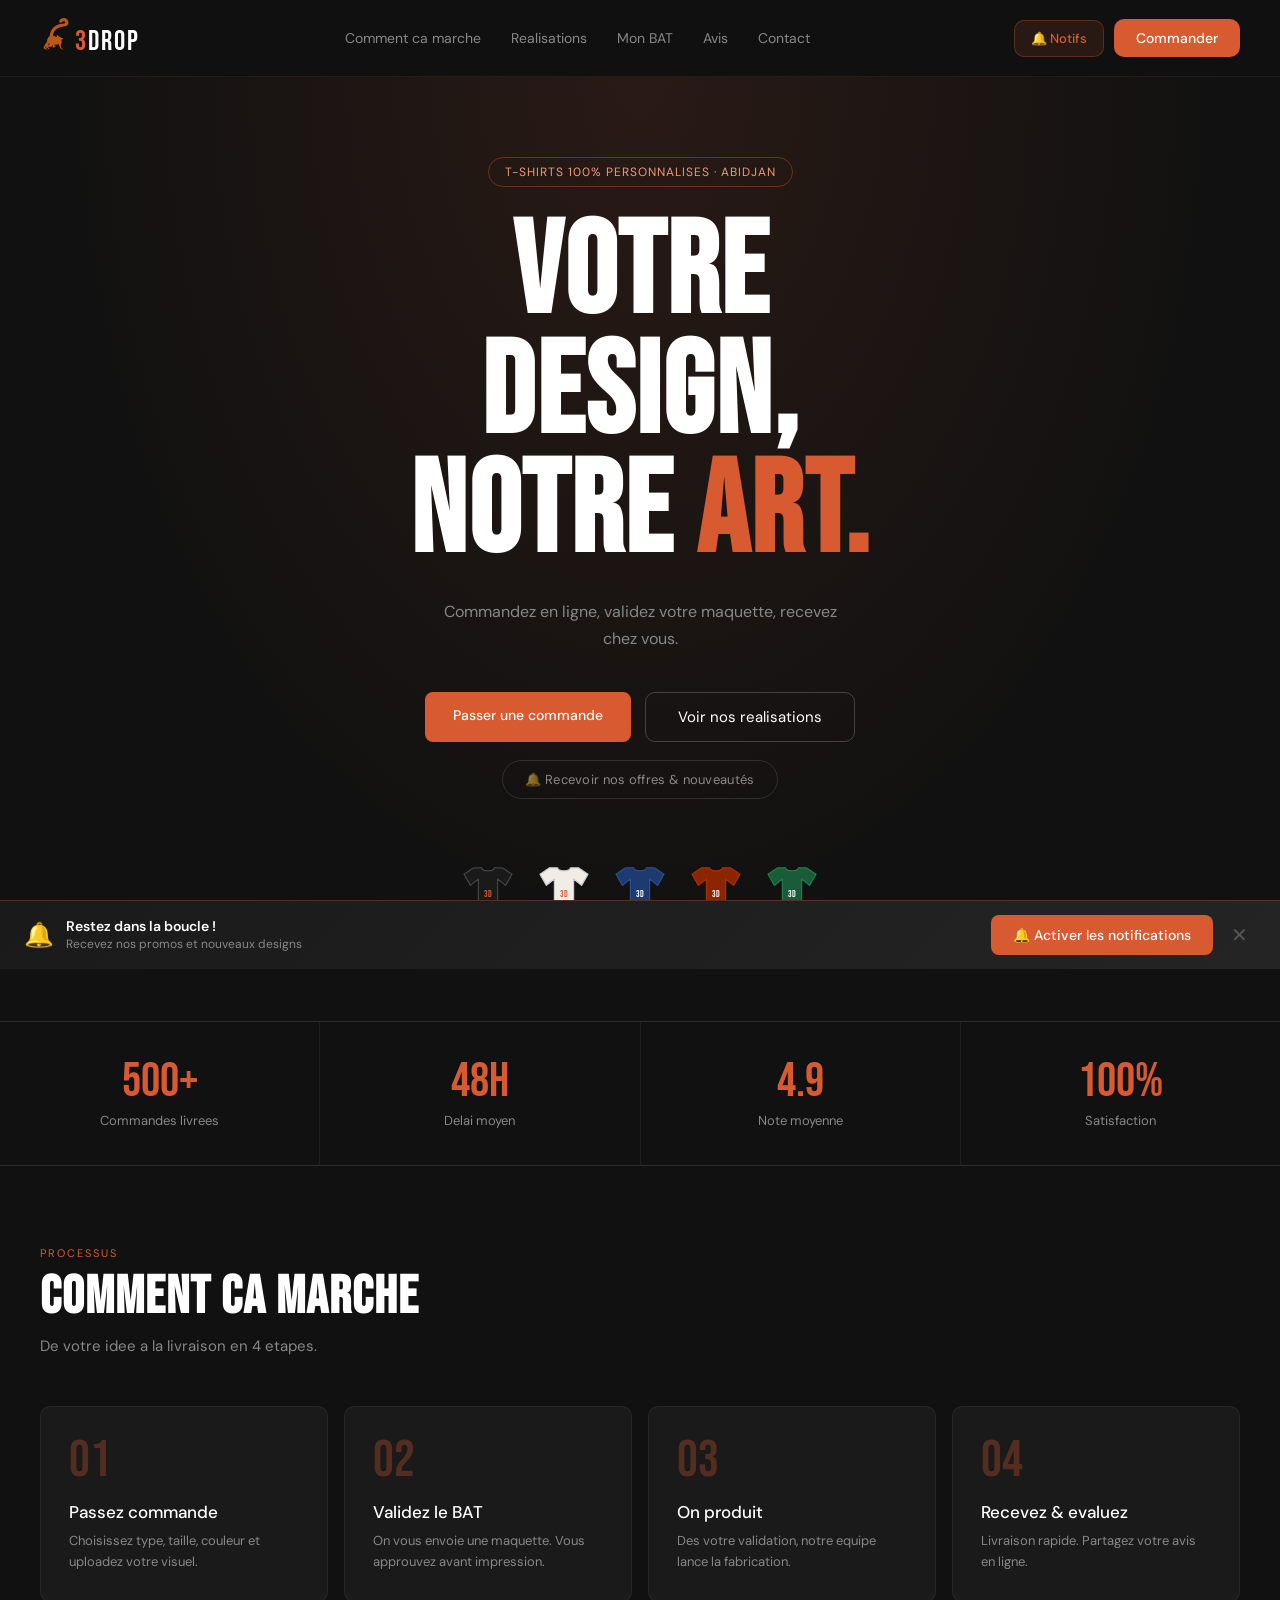
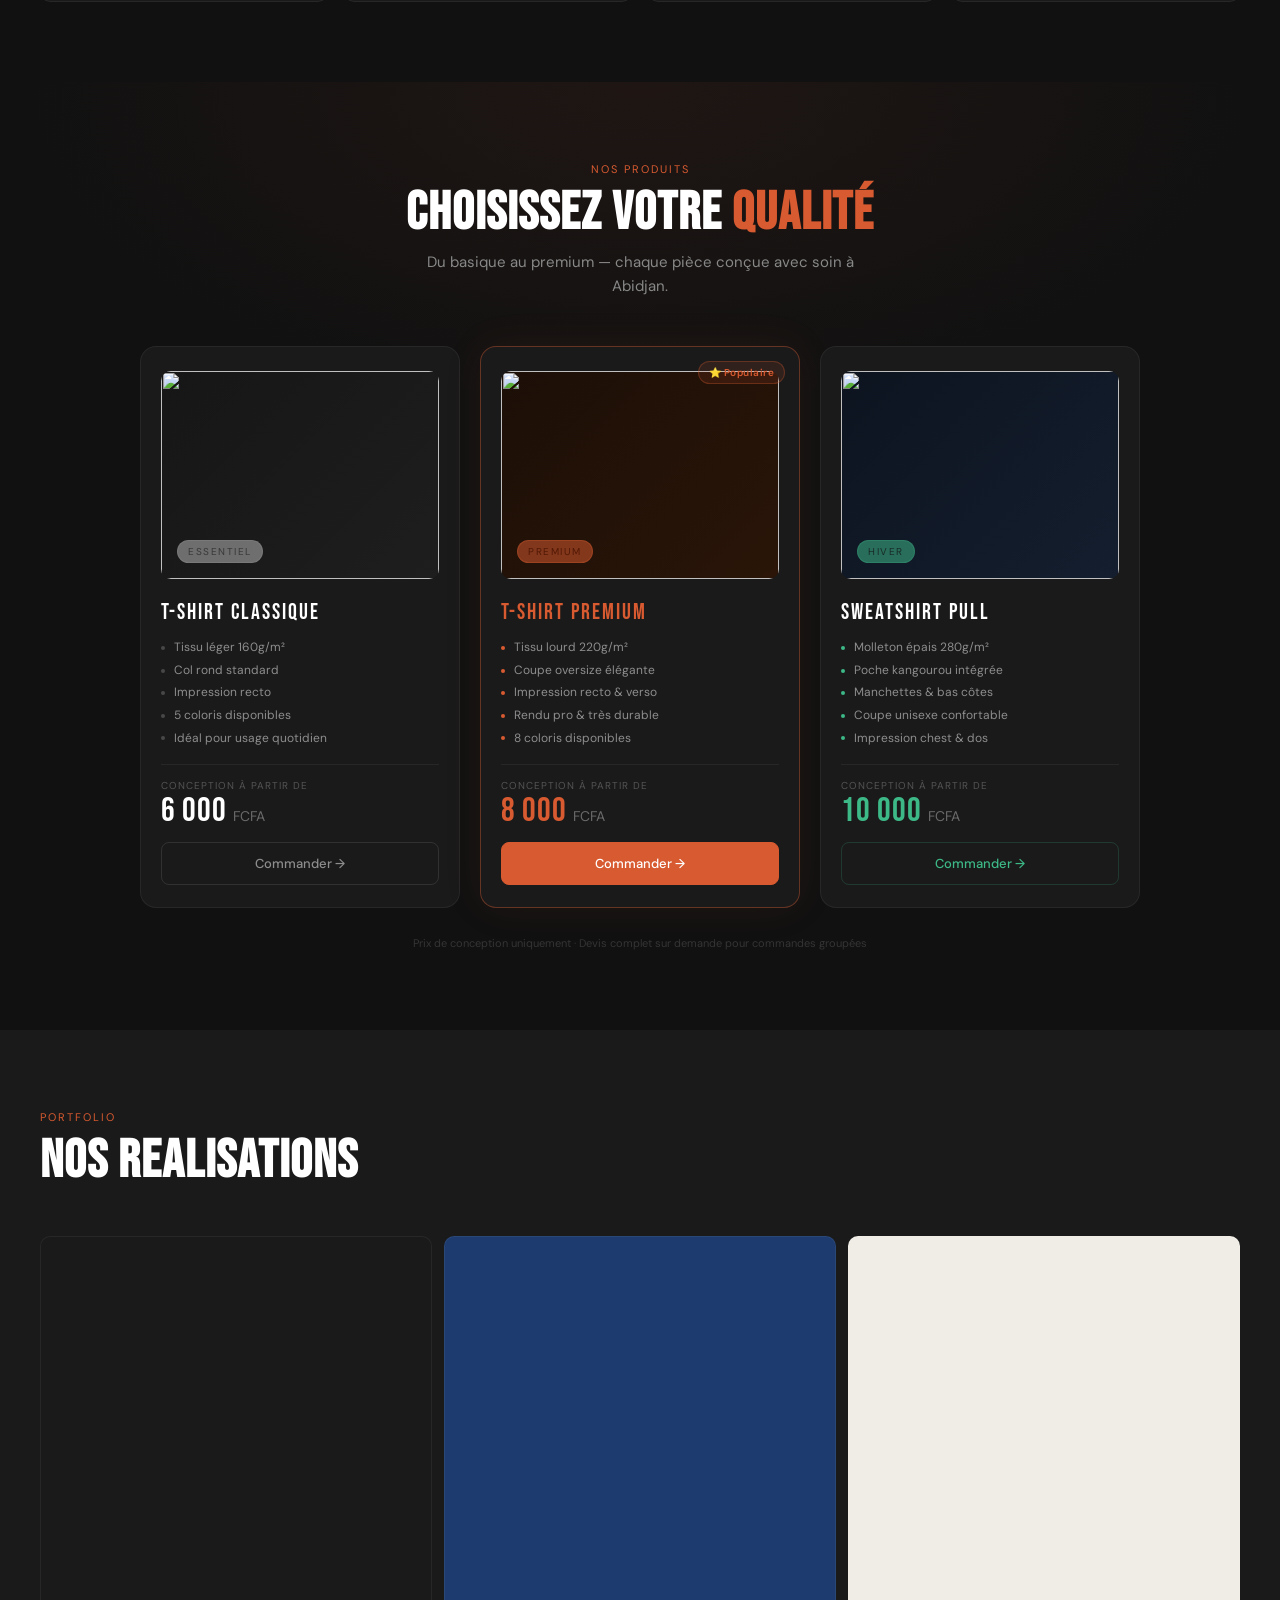
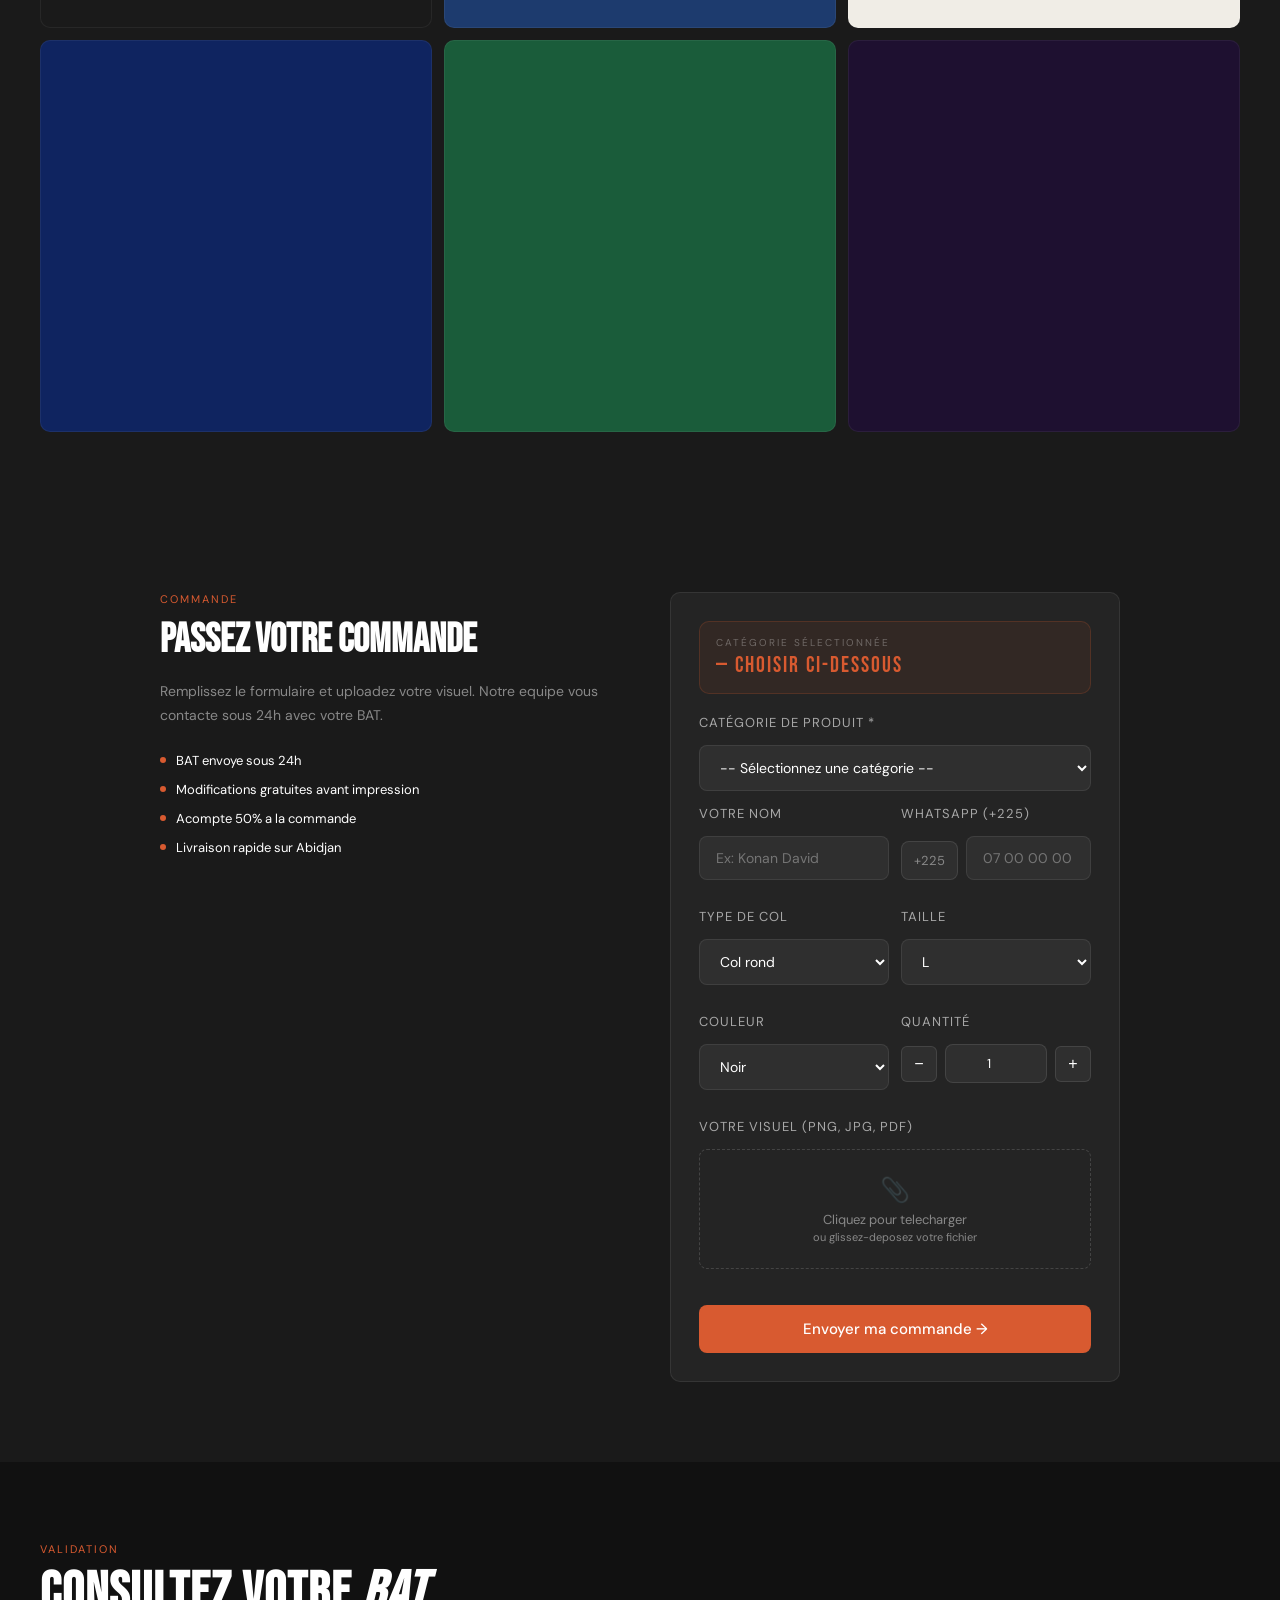
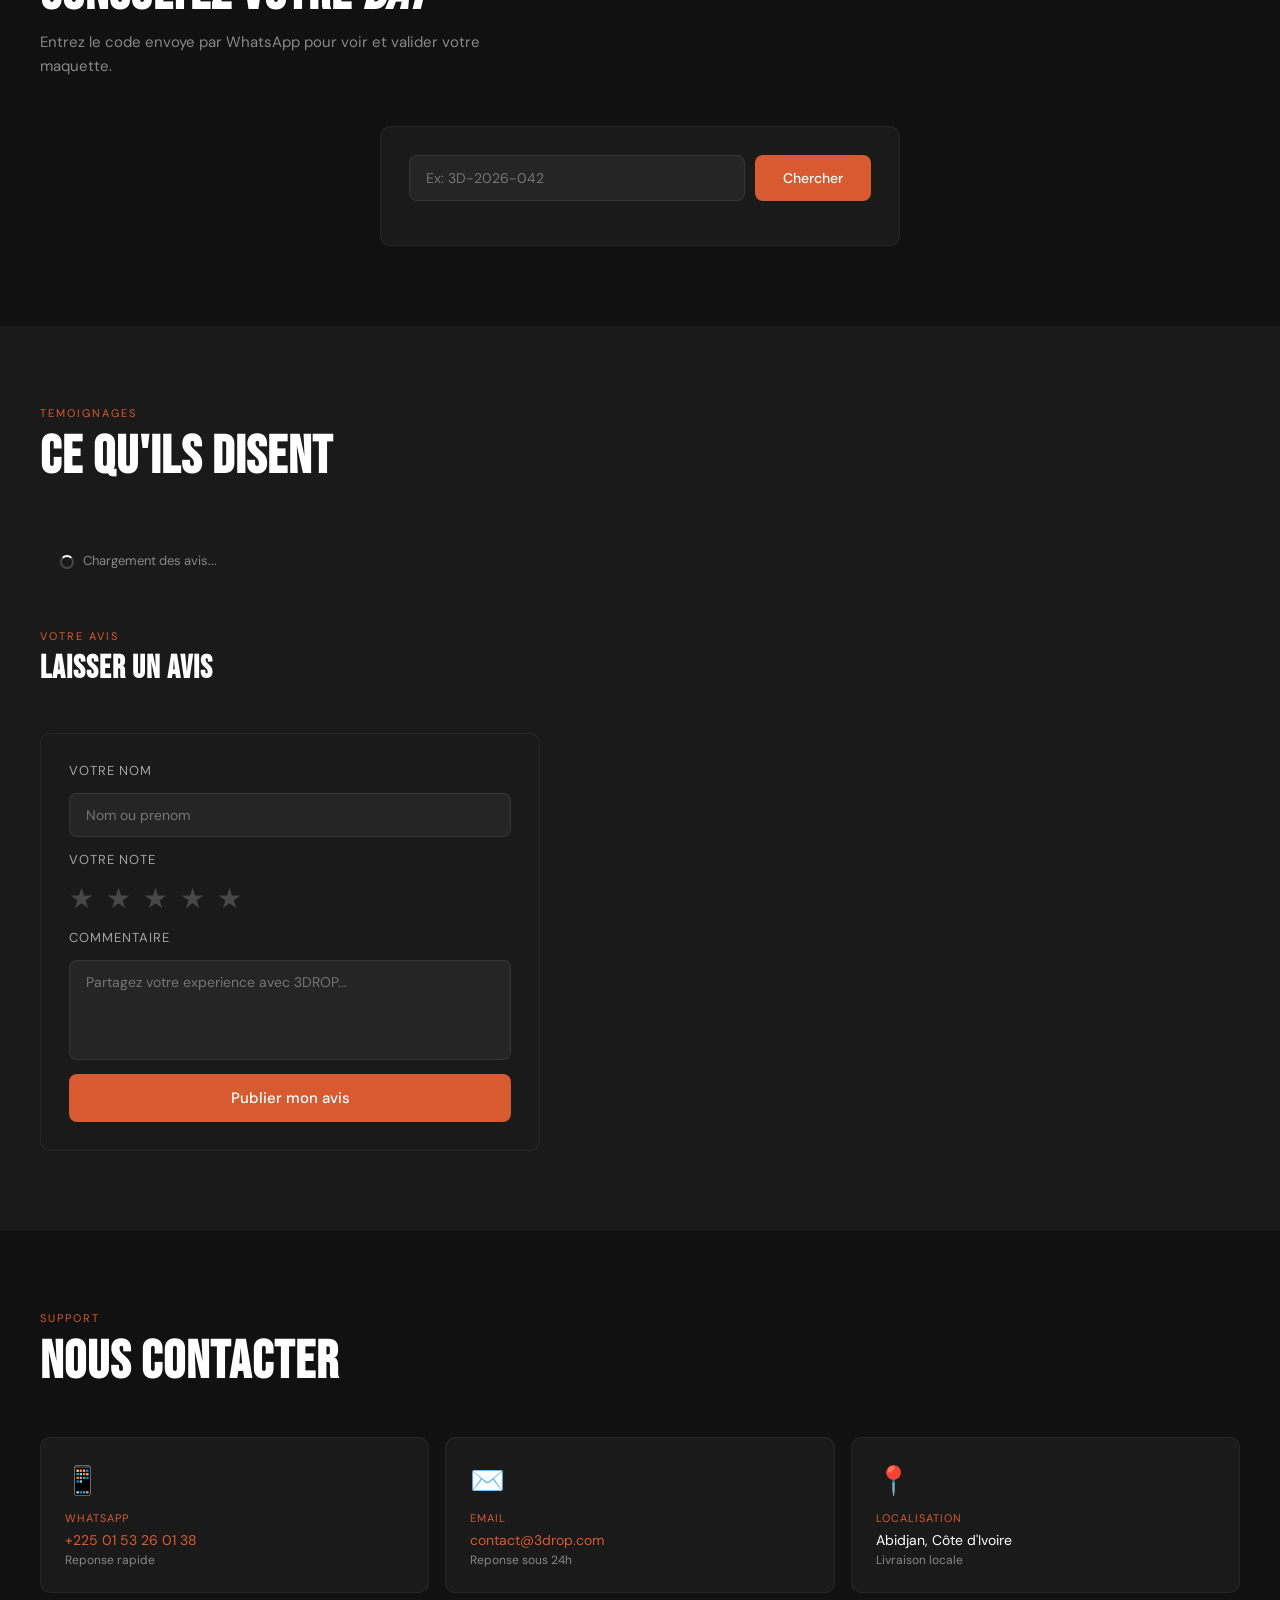
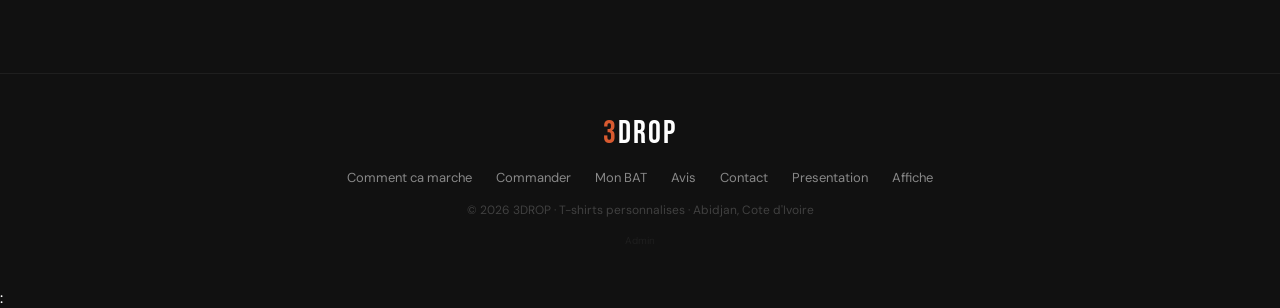
==== commit 6e6d69d2: "Add files via upload" ====
--- a/index.html
+++ b/index.html
@@ -82,17 +82,11 @@
     <div class="pricing-grid">
 
       <!-- 1 — Classique -->
-      <div class="pricing-card">
+      <div class="pricing-card pricing-card--classic">
         <div class="pricing-img-wrap">
           <div class="pricing-img-box" style="background:linear-gradient(135deg,#161616,#1e1e1e);">
-            <svg viewBox="0 0 140 130" width="110" height="110">
-              <ellipse cx="70" cy="122" rx="40" ry="5" fill="rgba(216,90,48,0.08)"/>
-              <path d="M22 46L40 30H56C56 38 84 38 84 30H100L118 46L104 66L88 54V118H52V54L36 66Z" fill="#1e1e1e" stroke="#2e2e2e" stroke-width="1.5" stroke-linejoin="round"/>
-              <text x="70" y="92" text-anchor="middle" font-family="'Bebas Neue',sans-serif" font-size="16" fill="#D85A30" letter-spacing="3" opacity=".8">3DROP</text>
-              <line x1="52" y1="54" x2="52" y2="118" stroke="#252525" stroke-width="1" stroke-dasharray="3,6"/>
-              <line x1="88" y1="54" x2="88" y2="118" stroke="#252525" stroke-width="1" stroke-dasharray="3,6"/>
-            </svg>
-            <div class="pricing-tag" style="background:rgba(255,255,255,0.05);color:rgba(255,255,255,0.3);border:1px solid rgba(255,255,255,0.08);">Essentiel</div>
+            <img src="https://res.cloudinary.com/deipbhmsn/image/upload/v1779835333/T-shirt_surdimensionn%C3%A9_%C3%A0_manches_courtes_avec_lettre_pour_unisexe_abcmfj.jpg" alt="" srcset="">
+            <div class="pricing-tag" style="background:rgba(204, 203, 203, 0.479);color:rgba(8, 8, 8, 0.527);border:1px solid rgba(255,255,255,0.08);">Essentiel</div>
           </div>
         </div>
         <div class="pricing-body">
@@ -115,13 +109,8 @@
         <div class="pricing-popular">⭐ Populaire</div>
         <div class="pricing-img-wrap">
           <div class="pricing-img-box" style="background:linear-gradient(135deg,#1c0f07,#2a1508);">
-            <svg viewBox="0 0 140 130" width="110" height="110">
-              <ellipse cx="70" cy="122" rx="40" ry="5" fill="rgba(216,90,48,0.15)"/>
-              <path d="M20 46L38 28H56C56 38 84 38 84 28H102L120 46L104 68L86 54V120H54V54L36 68Z" fill="#2a1508" stroke="#D85A30" stroke-width="1.2" stroke-linejoin="round" opacity=".8"/>
-              <line x1="54" y1="60" x2="86" y2="60" stroke="#D85A30" stroke-width=".4" opacity=".25"/><line x1="54" y1="70" x2="86" y2="70" stroke="#D85A30" stroke-width=".4" opacity=".25"/><line x1="54" y1="80" x2="86" y2="80" stroke="#D85A30" stroke-width=".4" opacity=".25"/><line x1="54" y1="90" x2="86" y2="90" stroke="#D85A30" stroke-width=".4" opacity=".25"/>
-              <text x="70" y="94" text-anchor="middle" font-family="'Bebas Neue',sans-serif" font-size="16" fill="#D85A30" letter-spacing="3">3DROP</text>
-            </svg>
-            <div class="pricing-tag" style="background:rgba(216,90,48,0.15);color:#D85A30;border:1px solid rgba(216,90,48,0.3);">Premium</div>
+            <img src="https://res.cloudinary.com/deipbhmsn/image/upload/v1779835332/t%C3%A9l%C3%A9charger_4_xt9mec.jpg" alt="" srcset="">
+            <div class="pricing-tag" style="background:rgba(216, 90, 48, 0.534);color:#521805;border:1px solid rgba(216,90,48,0.3);">Premium</div>
           </div>
         </div>
         <div class="pricing-body">
@@ -140,19 +129,11 @@
       </div>
 
       <!-- 3 — Pull -->
-      <div class="pricing-card">
+      <div class="pricing-card  pricing-card--pull">
         <div class="pricing-img-wrap">
           <div class="pricing-img-box" style="background:linear-gradient(135deg,#0d1420,#141e2e);">
-            <svg viewBox="0 0 140 130" width="110" height="110">
-              <ellipse cx="70" cy="122" rx="40" ry="5" fill="rgba(61,184,135,0.08)"/>
-              <path d="M18 50L34 28H48C48 28 52 40 70 42C88 40 92 28 92 28H106L122 50L106 70L90 58V118H50V58L34 70Z" fill="#141e2e" stroke="#1e2e42" stroke-width="1.5" stroke-linejoin="round"/>
-              <rect x="55" y="85" width="30" height="22" rx="4" fill="#0d1420" stroke="#1e2e42" stroke-width="1"/>
-              <rect x="50" y="112" width="40" height="6" rx="2" fill="#0d1420" stroke="#1e2e42" stroke-width=".8"/>
-              <rect x="17" y="95" width="15" height="6" rx="2" fill="#0d1420" stroke="#1e2e42" stroke-width=".8"/>
-              <rect x="108" y="95" width="15" height="6" rx="2" fill="#0d1420" stroke="#1e2e42" stroke-width=".8"/>
-              <text x="70" y="80" text-anchor="middle" font-family="'Bebas Neue',sans-serif" font-size="13" fill="#3DB887" letter-spacing="2" opacity=".9">3DROP</text>
-            </svg>
-            <div class="pricing-tag" style="background:rgba(61,184,135,0.1);color:#3DB887;border:1px solid rgba(61,184,135,0.25);">Hiver</div>
+            <img src="https://res.cloudinary.com/deipbhmsn/image/upload/v1779835332/t%C3%A9l%C3%A9charger_5_wssjph.jpg" alt="" srcset="">
+            <div class="pricing-tag" style="background:rgba(61, 184, 135, 0.541);color:#141414bd;border:1px solid rgba(61,184,135,0.25);">Hiver</div>
           </div>
         </div>
         <div class="pricing-body">
--- a/wbstyle.css
+++ b/wbstyle.css
@@ -133,15 +133,21 @@
 .footer-copy{font-size:12px;color:rgba(255,255,255,0.2);text-align:center;}
 .spinner{display:inline-block;width:14px;height:14px;border:2px solid rgba(255,255,255,0.2);border-top-color:var(--white);border-radius:50%;animation:spin .6s linear infinite;vertical-align:middle;margin-right:6px;}
 @keyframes spin{to{transform:rotate(360deg);}}
+
+
 /* ===== PRICING SECTION ===== */
 .pricing-grid{display:grid;grid-template-columns:repeat(3,1fr);gap:20px;max-width:1000px;margin:0 auto;}
 .pricing-card{background:var(--dark2);border:1px solid rgba(255,255,255,0.06);border-radius:16px;overflow:hidden;display:flex;flex-direction:column;position:relative;transition:transform .3s,border-color .3s,box-shadow .3s;}
 .pricing-card:hover{transform:translateY(-6px);border-color:rgba(255,255,255,0.12);box-shadow:0 20px 60px rgba(0,0,0,0.4);}
 .pricing-card--featured{border-color:rgba(216,90,48,0.4);box-shadow:0 0 40px rgba(216,90,48,0.08);}
 .pricing-card--featured:hover{border-color:rgba(216,90,48,0.7);box-shadow:0 20px 60px rgba(216,90,48,0.15);}
+.pricing-card--pull:hover{transform:translateY(-6px);border-color:rgba(61,184,135,0.4);box-shadow:0 20px 60px rgba(61, 184, 135, 0.137);}
+.pricing-card--classic:hover{transform:translateY(-6px);border-color:rgba(255,255,255,0.12);box-shadow:0 20px 60px rgba(255,255,255,0.1);}
 .pricing-popular{position:absolute;top:14px;right:14px;font-size:10px;font-weight:600;color:#D85A30;background:rgba(216,90,48,0.12);border:1px solid rgba(216,90,48,0.3);border-radius:99px;padding:4px 10px;letter-spacing:.5px;z-index:2;}
 .pricing-img-wrap{position:relative;padding:24px 20px 16px;display:flex;align-items:center;justify-content:center;}
 .pricing-img-box{width:100%;aspect-ratio:4/3;border-radius:10px;display:flex;align-items:center;justify-content:center;position:relative;overflow:hidden;}
+.pricing-img-box img{width:100%;height:100%;object-fit:cover;object-position:center;transition:transform .3s ease;}
+.pricing-img-box:hover img{transform:scale(1.05);}
 .pricing-tag{position:absolute;bottom:16px;left:16px;font-size:10px;letter-spacing:1.5px;text-transform:uppercase;border-radius:99px;padding:4px 10px;}
 .pricing-body{padding:4px 20px 22px;display:flex;flex-direction:column;gap:14px;flex:1;}
 .pricing-name{font-family:'Bebas Neue',sans-serif;font-size:22px;letter-spacing:2px;color:var(--white);}
@@ -159,6 +165,8 @@
 @media(max-width:768px){.pricing-grid{grid-template-columns:1fr;max-width:400px;}.pricing-card--featured{order:-1;}}
 @media(min-width:769px) and (max-width:960px){.pricing-grid{grid-template-columns:1fr 1fr;}.pricing-card:last-child{grid-column:1/-1;max-width:420px;margin:0 auto;width:100%;}}
 /* ========================== */
+
+
 @keyframes fadeUp{from{opacity:0;transform:translateY(20px);}to{opacity:1;transform:translateY(0);}}
 .hero>*{animation:fadeUp .6s ease both;}
 .hero>*:nth-child(1){animation-delay:.1s;}.hero>*:nth-child(2){animation-delay:.2s;}.hero>*:nth-child(3){animation-delay:.3s;}.hero>*:nth-child(4){animation-delay:.4s;}.hero>*:nth-child(5){animation-delay:.5s;}
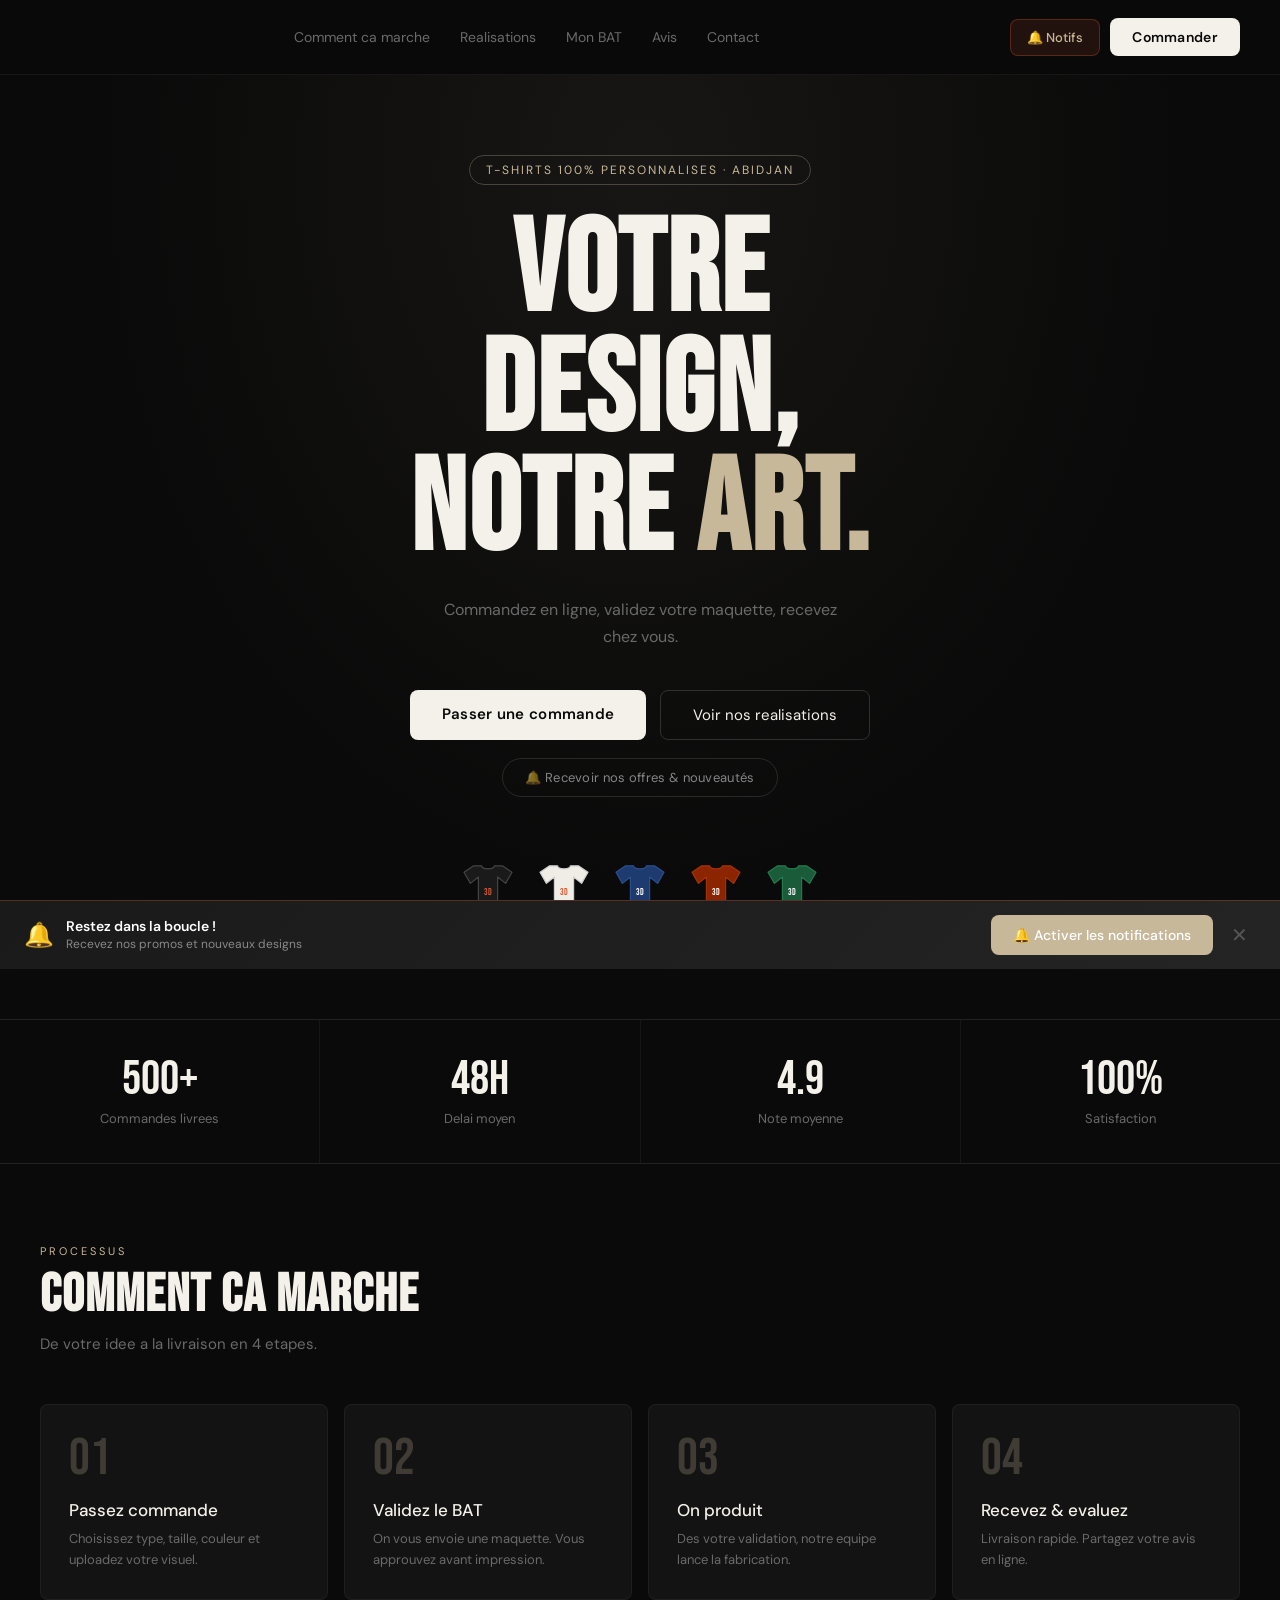
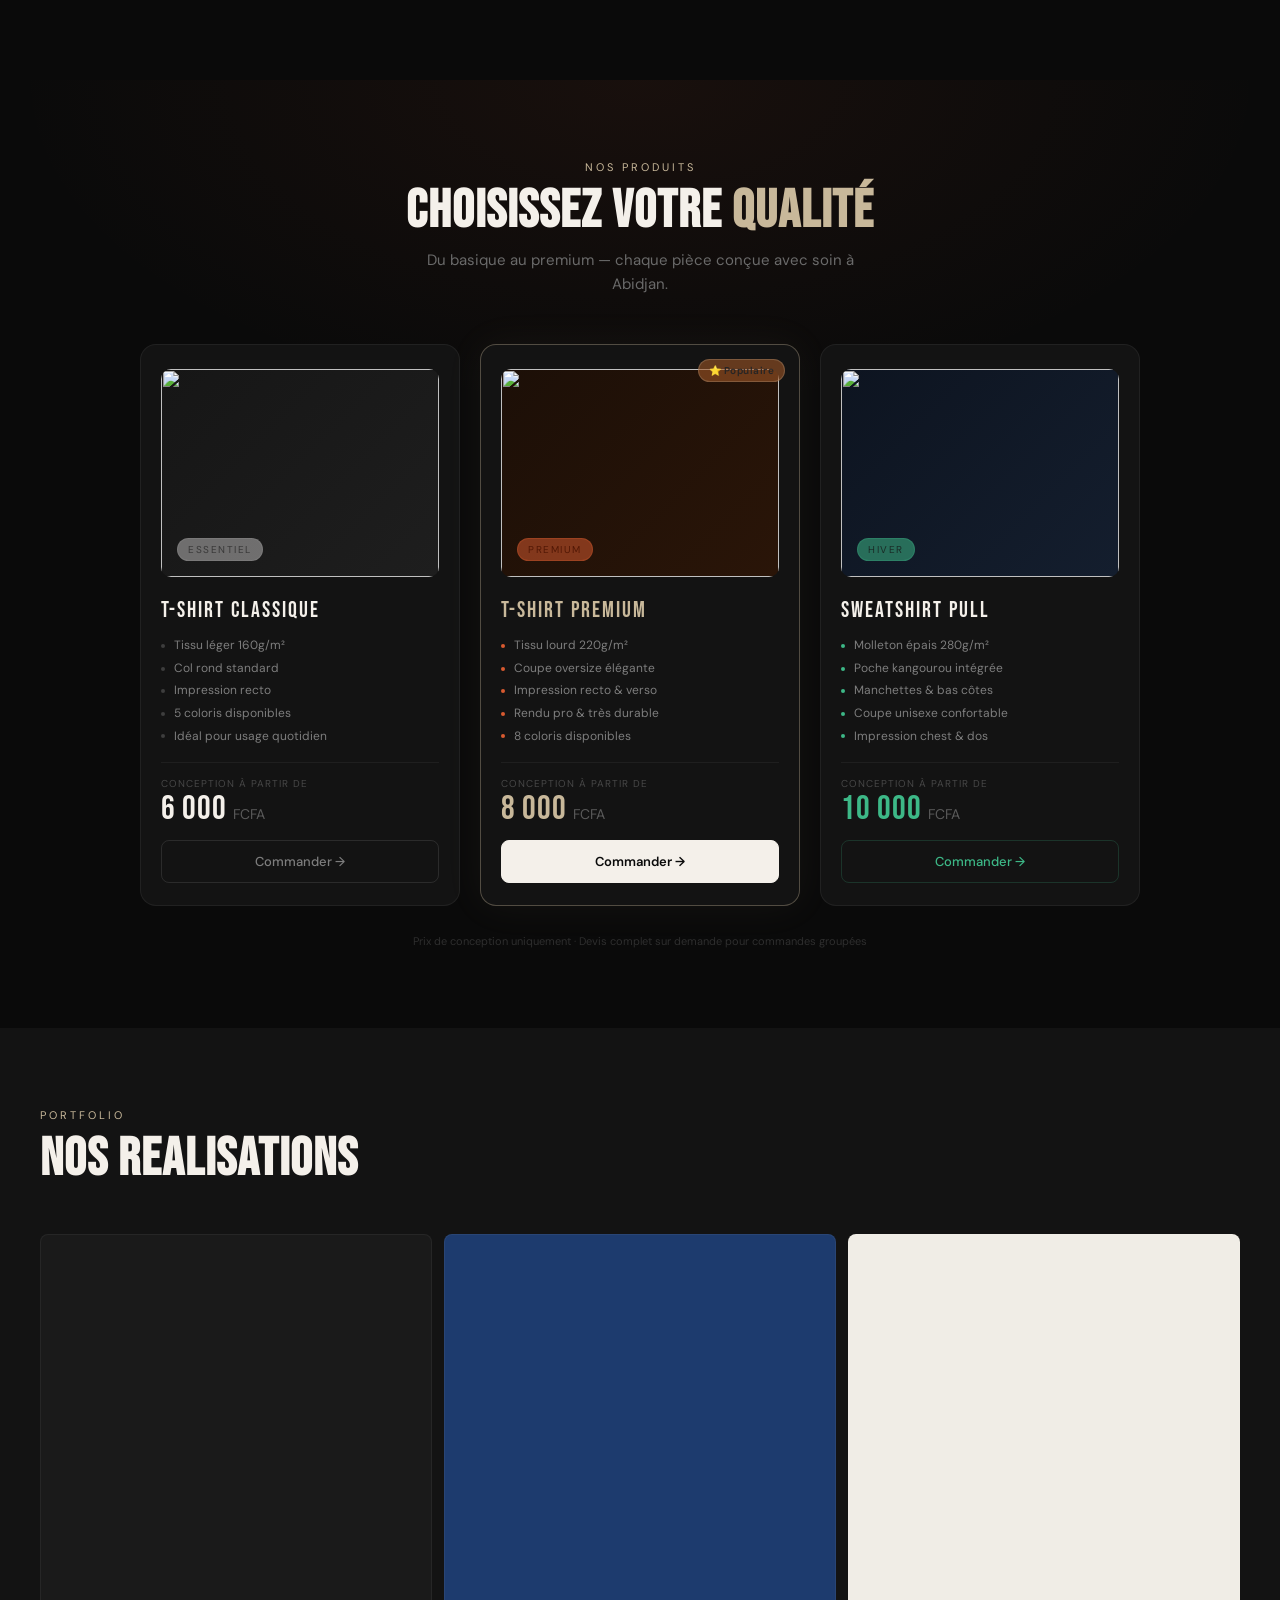
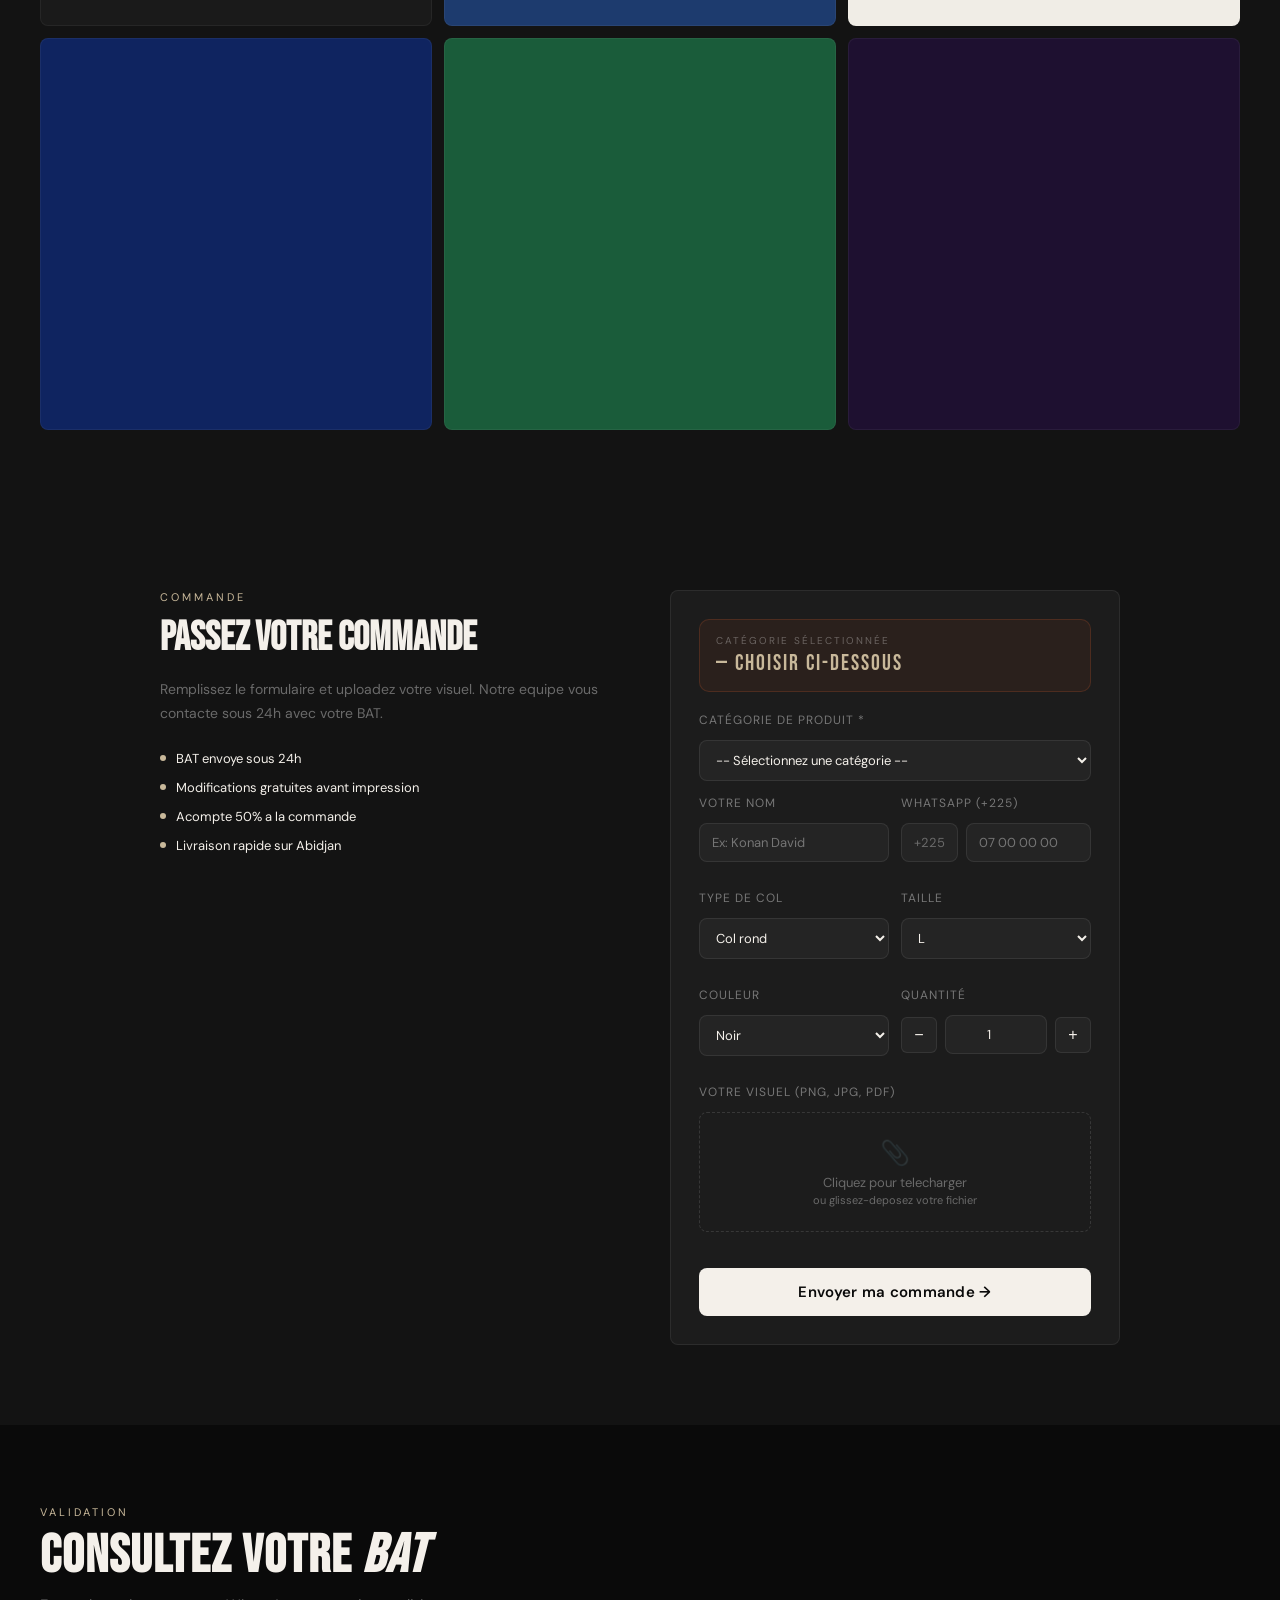
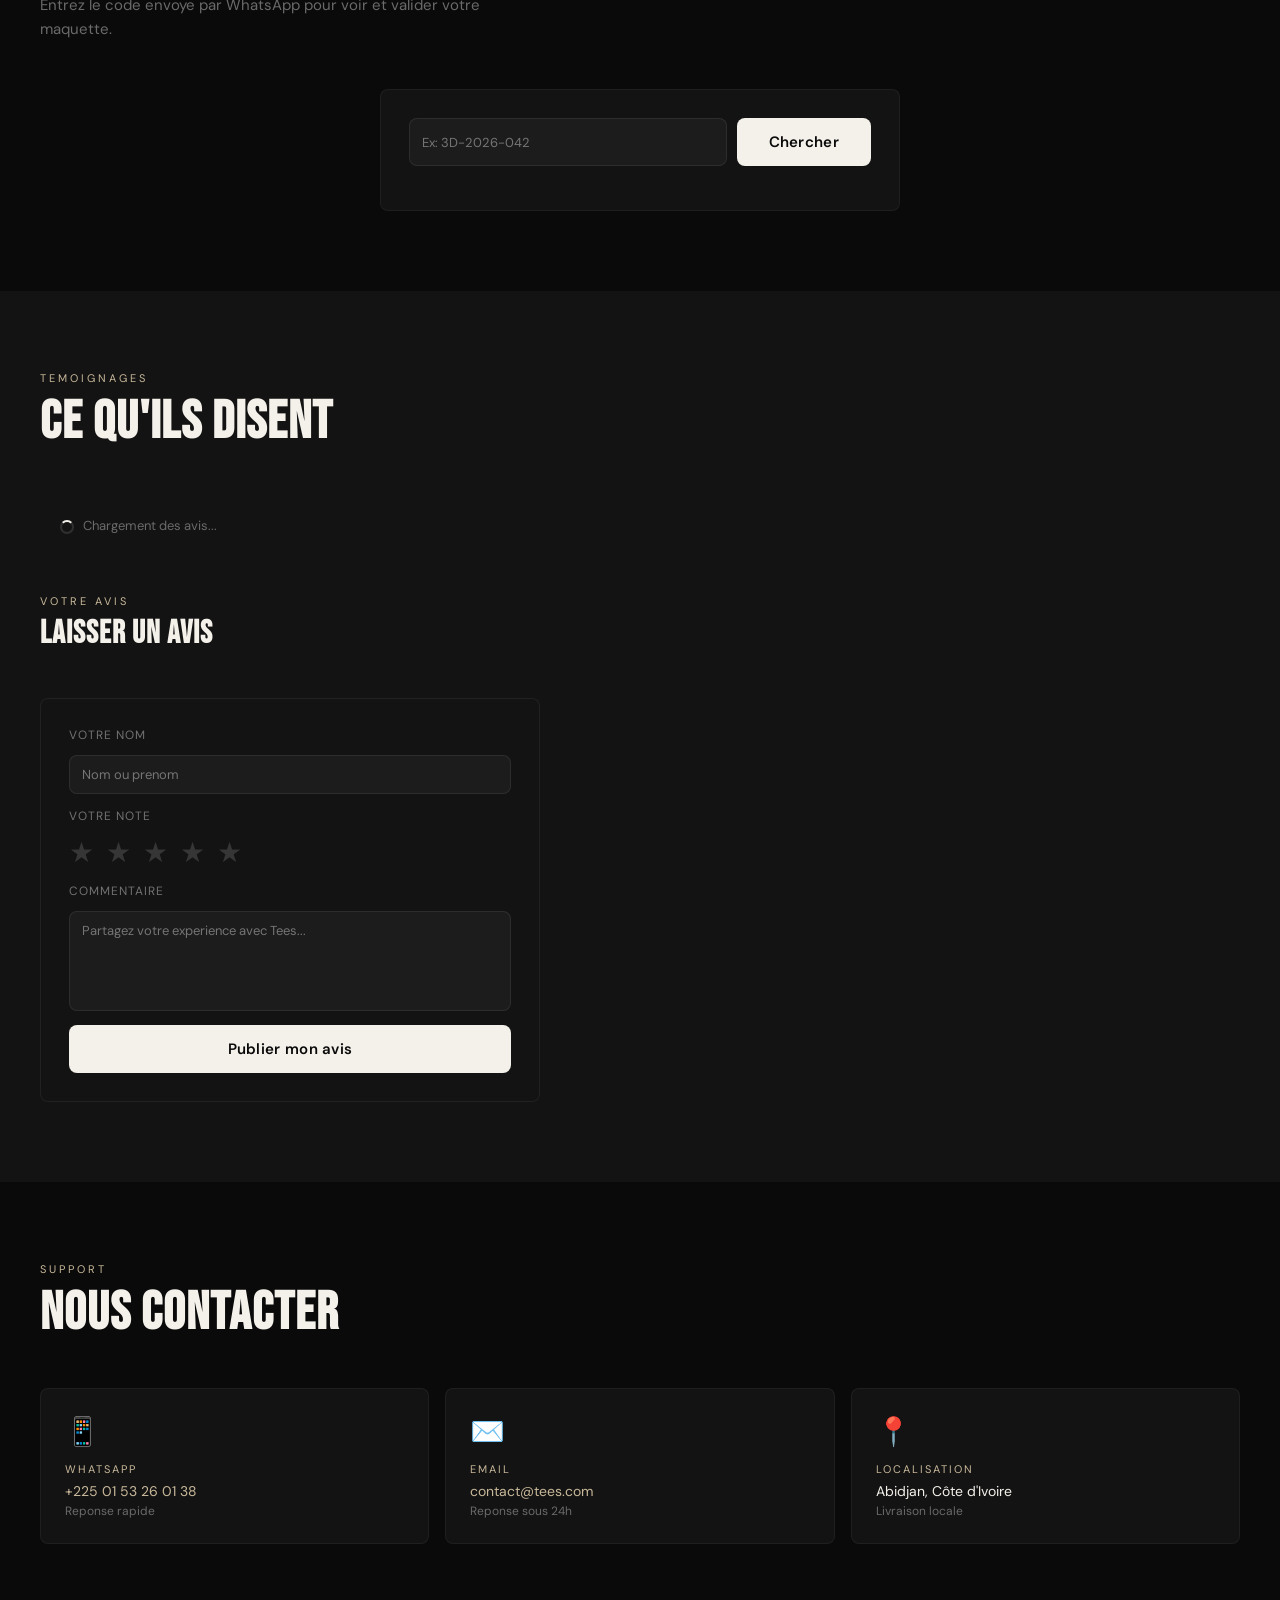
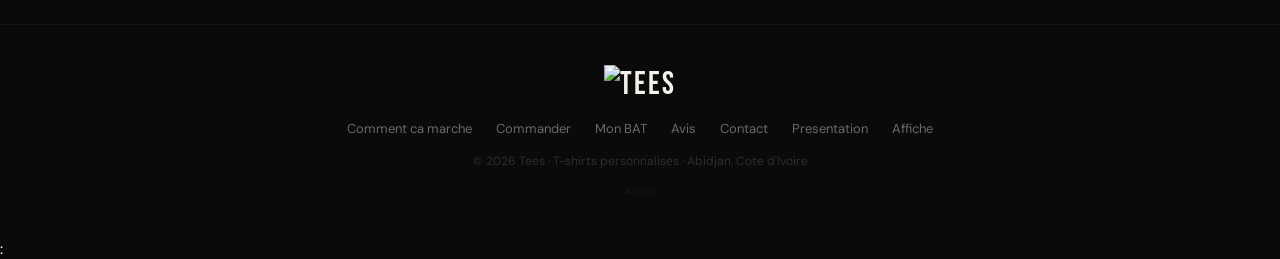
==== commit 2ce1eaf4: "Add files via upload" ====
--- a/index.html
+++ b/index.html
@@ -3,8 +3,8 @@
 <head>
 <meta charset="UTF-8">
 <meta name="viewport" content="width=device-width, initial-scale=1.0">
-<title>3DROP — T-shirts personnalisés</title>
-<link rel="icon" type="image/png" sizes="32x32" href="/3drop_img/forme-de-lemurien.png">
+<title>Tees — T-shirts personnalisés</title>
+<link rel="icon" type="image/png" sizes="32x32" href="https://res.cloudinary.com/deipbhmsn/image/upload/v1780398710/TeesTxt_ztobfv.png">
 <link rel="preconnect" href="https://fonts.googleapis.com">
 <link rel="stylesheet" href="sweetalert2.min.css">
 <link rel="stylesheet" href="wbstyle.css">
@@ -12,13 +12,13 @@
 <link rel="manifest" href="/manifest.json">
 <meta name="apple-mobile-web-app-capable" content="yes">
 <meta name="apple-mobile-web-app-status-bar-style" content="black-translucent">
-<meta name="apple-mobile-web-app-title" content="3DROP">
-<link rel="apple-touch-icon" href="/3drop_img/forme-de-lemurien.png">
-</head>
+<meta name="apple-mobile-web-app-title" content="Tees">
+<link rel="apple-touch-icon" href="/tees_img/forme-de-lemurien.png">
+</head> 
 <body>
 
   <nav>
-    <div class="logo"><img src="/3drop_img/forme-de-lemurien.png" style="width: 32px; height: 32px; margin-right: 3px;" alt=""><span>3</span>DROP</div>
+    <div class="logo"><img src="https://res.cloudinary.com/deipbhmsn/image/upload/v1780398710/TeesTxt_ztobfv.png" style="width: auto; height: 50px; margin-right: 3px;" alt=""></div>
     <div class="nav-links">
       <a href="#how">Comment ca marche</a>
       <a href="#gallery">Realisations</a>
@@ -318,7 +318,7 @@
           <button class="star-btn" onclick="setStars(5)">★</button>
         </div>
       </div>
-      <div class="form-group" style="margin-bottom:14px;"><label class="form-label">Commentaire</label><textarea class="form-control" rows="4" placeholder="Partagez votre experience avec 3DROP..." id="a-comment" style="resize:none;"></textarea></div>
+      <div class="form-group" style="margin-bottom:14px;"><label class="form-label">Commentaire</label><textarea class="form-control" rows="4" placeholder="Partagez votre experience avec Tees..." id="a-comment" style="resize:none;"></textarea></div>
       <button class="btn-submit" id="avis-btn" onclick="submitAvis()">Publier mon avis</button>
       <div class="success-msg" id="avis-success"></div>
       <div class="error-msg" id="avis-error"></div>
@@ -337,7 +337,7 @@
       <div class="contact-card">
         <div class="contact-icon">✉️</div>
         <div class="contact-label">Email</div>
-        <div class="contact-val"><a href="mailto:contact@3drop.com" style="color:var(--orange);text-decoration:none;">contact@3drop.com</a></div>
+        <div class="contact-val"><a href="mailto:contact@tees.com" style="color:var(--orange);text-decoration:none;">contact@tees.com</a></div>
         <div class="contact-sub">Reponse sous 24h</div>
       </div>
       <div class="contact-card">
@@ -350,17 +350,17 @@
   </section>
 
   <footer>
-    <div class="footer-logo"><span>3</span>DROP</div>
+    <div class="footer-logo"><img src="https://res.cloudinary.com/deipbhmsn/image/upload/v1780398710/TeesTxt_ztobfv.png" height="70" alt="Tees"></div>
     <div class="footer-links">
       <a href="#how">Comment ca marche</a>
       <a href="#order">Commander</a>
       <a href="#bat">Mon BAT</a>
       <a href="#avis">Avis</a>
       <a href="#contact">Contact</a>
-      <a href="3drop_video.html">Presentation</a>
-      <a href="3drop_affiche.html">Affiche</a>
-    </div>
-    <div class="footer-copy">© 2026 3DROP · T-shirts personnalises · Abidjan, Cote d'Ivoire</div>
+      <a href="tees_video.html">Presentation</a>
+      <a href="tees_affiche.html">Affiche</a>
+    </div>
+    <div class="footer-copy">© 2026 Tees · T-shirts personnalises · Abidjan, Cote d'Ivoire</div>
     <a href="admin.html" style="font-size:10px;color:rgba(255,255,255,0.06);text-decoration:none;">Admin</a>
   </footer>
 
@@ -388,7 +388,7 @@
   <div id="notif-toast" style="display:none;position:fixed;bottom:80px;left:50%;transform:translateX(-50%);z-index:300;background:#1a1a1a;border:1px solid rgba(216,90,48,0.4);border-radius:14px;padding:18px 24px;max-width:380px;width:calc(100% - 40px);box-shadow:0 12px 40px rgba(0,0,0,0.5);align-items:center;gap:16px;animation:slideUpToast .4s ease;">
     <span style="font-size:28px;flex-shrink:0;">🎁</span>
     <div style="flex:1;">
-      <div style="font-size:15px;font-weight:600;color:#fff;margin-bottom:4px;">Offres exclusives 3DROP</div>
+      <div style="font-size:15px;font-weight:600;color:#fff;margin-bottom:4px;">Offres exclusives Tees</div>
       <div style="font-size:12px;color:#888;line-height:1.5;">Activez les notifications et soyez le premier informé des promos !</div>
     </div>
     <div style="display:flex;flex-direction:column;gap:8px;flex-shrink:0;">
@@ -423,9 +423,9 @@
   <!-- BANNIÈRE INSTALLATION iOS -->
   <div id="ios-install-banner" style="display:none;position:fixed;bottom:0;left:0;right:0;z-index:500;background:linear-gradient(135deg,#1a1a1a,#242424);border-top:2px solid rgba(216,90,48,0.5);padding:16px 20px;box-shadow:0 -8px 32px rgba(0,0,0,0.5);">
     <div style="display:flex;align-items:flex-start;gap:12px;max-width:500px;margin:0 auto;">
-      <img src="/3drop_img/forme-de-lemurien.png" style="width:48px;height:48px;border-radius:10px;flex-shrink:0;" onerror="this.style.display='none'">
+      <img src="/tees_img/forme-de-lemurien.png" style="width:48px;height:48px;border-radius:10px;flex-shrink:0;" onerror="this.style.display='none'">
       <div style="flex:1;">
-        <div style="font-size:15px;font-weight:600;color:#fff;margin-bottom:4px;">📲 Installer 3DROP sur iPhone</div>
+        <div style="font-size:15px;font-weight:600;color:#fff;margin-bottom:4px;">📲 Installer Tees sur iPhone</div>
         <div style="font-size:13px;color:#aaa;line-height:1.5;">Pour activer les notifications, installez l'app :</div>
         <div style="font-size:13px;color:#fff;margin-top:8px;line-height:1.8;">
           1. Appuyez sur <span style="background:rgba(255,255,255,0.1);padding:2px 8px;border-radius:4px;">⎋ Partager</span> en bas de Safari<br>
@@ -460,7 +460,7 @@
   if (window.navigator.standalone === true) {
     window.addEventListener('load', () => {
       // On est dans la PWA installée — tout fonctionne normalement
-      console.log('3DROP PWA installée sur iOS ✅');
+      console.log('Tees PWA installée sur iOS ✅');
     });
   }
   </script>
--- a/wbstyle.css
+++ b/wbstyle.css
@@ -1,427 +1,862 @@
-
-
-:root{--orange:#D85A30;--orange-light:#F0997B;--dark:#111111;--dark2:#1a1a1a;--dark3:#242424;--gray:#888;--white:#ffffff;--radius:10px;--green:#3DB887;}
-*{margin:0;padding:0;box-sizing:border-box;}html{scroll-behavior:smooth;}
-body{font-family:'DM Sans',sans-serif;background:var(--dark);color:var(--white);overflow-x:hidden;}
-nav{display:flex;align-items:center;justify-content:space-between;padding:18px 40px;border-bottom:1px solid rgba(255,255,255,0.06);position:sticky;top:0;z-index:100;background:rgba(17,17,17,0.95);backdrop-filter:blur(10px);}
-.logo{font-family:'Bebas Neue',sans-serif;font-size:28px;letter-spacing:2px;color:var(--white);}
-.logo span{color:var(--orange);}
-.nav-links{display:flex;gap:30px;}
-.nav-links a{color:var(--gray);text-decoration:none;font-size:14px;transition:color .2s;}
-.nav-links a:hover{color:var(--white);}
-.nav-cta{background:var(--orange);color:var(--white);border:none;padding:10px 22px;border-radius:var(--radius);font-size:14px;font-weight:500;cursor:pointer;font-family:'DM Sans',sans-serif;text-decoration:none;transition:opacity .2s;}
-.nav-cta:hover{opacity:.85;}
-.nav-menu{display:none;background:none;border:none;cursor:pointer;flex-direction:column;gap:5px;}
-.nav-menu span{display:block;width:22px;height:2px;background:var(--white);border-radius:2px;}
-.hero{min-height:90vh;display:flex;flex-direction:column;align-items:center;justify-content:center;text-align:center;padding:80px 40px;position:relative;overflow:hidden;}
-.hero::before{content:'';position:absolute;inset:0;background:radial-gradient(ellipse at 50% 0%,rgba(216,90,48,0.12) 0%,transparent 65%);}
-.hero-badge{display:inline-block;border:1px solid rgba(216,90,48,0.4);color:var(--orange-light);font-size:12px;padding:6px 16px;border-radius:99px;margin-bottom:28px;letter-spacing:1px;text-transform:uppercase;}
-.hero h1{font-family:'Bebas Neue',sans-serif;font-size:clamp(60px,12vw,130px);line-height:.92;letter-spacing:2px;margin-bottom:24px;}
-.hero h1 em{color:var(--orange);font-style:normal;}
-.hero p{font-size:16px;color:var(--gray);max-width:420px;line-height:1.7;margin-bottom:40px;}
-.hero-btns{display:flex;gap:14px;justify-content:center;flex-wrap:wrap;}
-.btn-primary{background:var(--orange);color:var(--white);border:none;padding:14px 32px;border-radius:var(--radius);font-size:15px;font-weight:500;cursor:pointer;font-family:'DM Sans',sans-serif;text-decoration:none;transition:opacity .2s;}
-.btn-primary:hover{opacity:.85;}
-.btn-ghost{background:transparent;color:var(--white);border:1px solid rgba(255,255,255,0.2);padding:14px 32px;border-radius:var(--radius);font-size:15px;cursor:pointer;font-family:'DM Sans',sans-serif;text-decoration:none;transition:border-color .2s;}
-.btn-ghost:hover{border-color:rgba(255,255,255,0.5);}
-.tshirt-strip{display:flex;gap:12px;justify-content:center;margin-top:56px;flex-wrap:wrap;}
-.tshirt-item{display:flex;flex-direction:column;align-items:center;gap:8px;}
-.tshirt-icon{width:64px;height:64px;}
-.tshirt-name{font-size:11px;color:var(--gray);}
-.stats{display:grid;grid-template-columns:repeat(auto-fit,minmax(160px,1fr));gap:1px;background:rgba(255,255,255,0.06);border-top:1px solid rgba(255,255,255,0.06);border-bottom:1px solid rgba(255,255,255,0.06);}
-.stat{padding:36px 24px;text-align:center;background:var(--dark);}
-.stat-num{font-family:'Bebas Neue',sans-serif;font-size:48px;color:var(--orange);line-height:1;}
-.stat-label{font-size:13px;color:var(--gray);margin-top:6px;}
-.section{padding:80px 40px;}
-.section-header{margin-bottom:48px;}
-.section-tag{font-size:11px;color:var(--orange);letter-spacing:2px;text-transform:uppercase;margin-bottom:10px;}
-.section-title{font-family:'Bebas Neue',sans-serif;font-size:clamp(36px,5vw,54px);line-height:1;letter-spacing:1px;}
-.section-sub{font-size:15px;color:var(--gray);margin-top:10px;line-height:1.6;max-width:480px;}
-.steps-grid{display:grid;grid-template-columns:repeat(auto-fit,minmax(220px,1fr));gap:16px;}
-.step-card{background:var(--dark2);border:1px solid rgba(255,255,255,0.06);border-radius:var(--radius);padding:28px;transition:border-color .2s;}
-.step-card:hover{border-color:rgba(216,90,48,0.3);}
-.step-num{font-family:'Bebas Neue',sans-serif;font-size:52px;color:var(--orange);opacity:.3;line-height:1;margin-bottom:14px;}
-.step-title{font-size:17px;font-weight:500;margin-bottom:8px;}
-.step-desc{font-size:13px;color:var(--gray);line-height:1.6;}
-.gallery-grid{display:grid;grid-template-columns:repeat(3,1fr);gap:12px;}
-.gallery-item{aspect-ratio:1;border-radius:var(--radius);background:var(--dark2);border:1px solid rgba(255,255,255,0.06);overflow:hidden;transition:transform .2s,border-color .2s;position:relative;}
-.gallery-item:hover{transform:scale(1.02);border-color:rgba(216,90,48,0.3);}
-.gallery-item img{width:100%;height:100%;object-fit:cover;object-position:center;display:block;transition:transform .3s ease;}
-.gallery-item:hover img{transform:scale(1.06);}
-.order-section{background:var(--dark2);}
-.order-wrap{display:grid;grid-template-columns:1fr 1fr;gap:60px;align-items:start;max-width:960px;margin:0 auto;}
-.order-info h3{font-family:'Bebas Neue',sans-serif;font-size:40px;margin-bottom:16px;}
-.order-info p{font-size:14px;color:var(--gray);line-height:1.7;margin-bottom:24px;}
-.order-perks{display:flex;flex-direction:column;gap:12px;}
-.perk{display:flex;align-items:center;gap:10px;font-size:13px;}
-.perk-dot{width:6px;height:6px;border-radius:50%;background:var(--orange);flex-shrink:0;}
-.form-card{background:var(--dark3);border:1px solid rgba(255,255,255,0.08);border-radius:var(--radius);padding:28px;}
-.form-row{display:grid;grid-template-columns:1fr 1fr;gap:12px;margin-bottom:12px;}
-.form-group{display:flex;flex-direction:column;gap:6px;}
-.form-label{font-size:12px;color:var(--gray);}
-.form-control{background:rgba(255,255,255,0.05);border:1px solid rgba(255,255,255,0.1);border-radius:8px;padding:10px 12px;color:var(--white);font-size:13px;font-family:'DM Sans',sans-serif;outline:none;transition:border-color .2s;width:100%;}
-.form-control:focus{border-color:var(--orange);}
-.form-control option{background:var(--dark3);}
-.tel-input-group{display:flex;gap:8px;align-items:flex-end;}
-.tel-prefix{background:rgba(255,255,255,0.05);border:1px solid rgba(255,255,255,0.1);border-radius:8px;padding:10px 12px;color:var(--gray);font-size:13px;font-family:'DM Sans',sans-serif;white-space:nowrap;}
-.tel-input-group input{flex:1;}
-.qty-input-group{display:flex;align-items:center;gap:8px;}
-.qty-btn{background:rgba(255,255,255,0.05);border:1px solid rgba(255,255,255,0.1);border-radius:6px;width:36px;height:36px;color:var(--white);font-size:16px;cursor:pointer;transition:background .2s;}
-.qty-btn:hover{background:rgba(255,255,255,0.1);}
-.qty-input{flex:1;background:rgba(255,255,255,0.05);border:1px solid rgba(255,255,255,0.1);border-radius:8px;padding:10px 12px;color:var(--white);font-size:13px;font-family:'DM Sans',sans-serif;text-align:center;outline:none;}
-.qty-input:focus{border-color:var(--orange);}
-.upload-zone{border:1px dashed rgba(255,255,255,0.15);border-radius:8px;padding:24px;text-align:center;margin-bottom:14px;cursor:pointer;transition:border-color .2s;}
-.upload-zone:hover{border-color:var(--orange);}
-.upload-icon{font-size:24px;color:rgba(255,255,255,0.2);}
-.btn-submit{width:100%;background:var(--orange);color:var(--white);border:none;padding:14px;border-radius:8px;font-size:15px;font-weight:500;cursor:pointer;font-family:'DM Sans',sans-serif;transition:opacity .2s;}
-.btn-submit:hover{opacity:.85;}
-.btn-submit:disabled{opacity:.5;cursor:not-allowed;}
-
-/* BAT */
-.bat-section{background:var(--dark);}
-.bat-card{background:var(--dark2);border:1px solid rgba(255,255,255,0.06);border-radius:var(--radius);padding:28px;max-width:520px;}
-.bat-input-wrap{display:flex;gap:10px;margin-bottom:16px;}
-.bat-input-wrap input{flex:1;}
-.bat-info-box{background:var(--dark3);border-radius:10px;padding:20px;margin-top:4px;display:none;}
-.bat-info-header{display:flex;align-items:center;justify-content:space-between;margin-bottom:16px;flex-wrap:wrap;gap:8px;}
-.bat-info-code{font-family:'Bebas Neue',sans-serif;font-size:22px;color:var(--orange);letter-spacing:2px;}
-.bat-details{display:grid;grid-template-columns:1fr 1fr;gap:10px;margin-bottom:16px;}
-.bat-detail-label{font-size:10px;color:var(--gray);text-transform:uppercase;letter-spacing:1px;}
-.bat-detail-val{font-size:13px;color:var(--white);margin-top:2px;font-weight:500;}
-.bat-maquette{background:rgba(255,255,255,0.04);border-radius:8px;padding:16px;text-align:center;margin-bottom:14px;border:1px solid rgba(255,255,255,0.06);}
-.bat-maquette img{max-width:200px;max-height:160px;object-fit:contain;border-radius:6px;}
-.bat-btns{display:flex;gap:10px;}
-.btn-validate{flex:1;background:rgba(61,184,135,0.15);border:1px solid rgba(61,184,135,0.4);color:var(--green);padding:12px;border-radius:8px;font-size:14px;font-weight:500;cursor:pointer;font-family:'DM Sans',sans-serif;transition:background .2s;}
-.btn-validate:hover{background:rgba(61,184,135,0.25);}
-.btn-modify{flex:1;background:rgba(216,90,48,0.1);border:1px solid rgba(216,90,48,0.3);color:var(--orange-light);padding:12px;border-radius:8px;font-size:14px;font-weight:500;cursor:pointer;font-family:'DM Sans',sans-serif;transition:background .2s;}
-.btn-modify:hover{background:rgba(216,90,48,0.2);}
-.bat-modify-block{display:none;margin-top:12px;}
-.bat-modify-block textarea{width:100%;background:rgba(255,255,255,0.05);border:1px solid rgba(255,255,255,0.1);border-radius:8px;padding:10px 12px;color:var(--white);font-size:13px;font-family:'DM Sans',sans-serif;outline:none;resize:none;margin-bottom:10px;}
-.bat-status-done{background:rgba(61,184,135,0.08);border:1px solid rgba(61,184,135,0.2);border-radius:8px;padding:14px;text-align:center;color:var(--green);font-size:14px;}
-.bat-status-mod{background:rgba(216,90,48,0.08);border:1px solid rgba(216,90,48,0.2);border-radius:8px;padding:14px;text-align:center;color:var(--orange-light);font-size:14px;}
-.bat-status-wait{background:rgba(255,255,255,0.04);border:1px solid rgba(255,255,255,0.08);border-radius:8px;padding:14px;text-align:center;color:var(--gray);font-size:13px;}
-
-/* MSGS */
-.success-msg{display:none;background:rgba(61,184,135,0.1);border:1px solid rgba(61,184,135,0.3);border-radius:8px;padding:14px;text-align:center;color:var(--green);font-size:14px;margin-top:12px;}
-.error-msg{display:none;background:rgba(216,90,48,0.1);border:1px solid rgba(216,90,48,0.3);border-radius:8px;padding:14px;text-align:center;color:var(--orange-light);font-size:14px;margin-top:12px;}
-.loading-msg{display:none;text-align:center;color:var(--gray);font-size:13px;padding:12px;}
-
-/* REVIEWS */
-.reviews-grid{display:grid;grid-template-columns:repeat(auto-fit,minmax(260px,1fr));gap:16px;}
-.review-card{background:var(--dark2);border:1px solid rgba(255,255,255,0.06);border-radius:var(--radius);padding:24px;}
-.review-top{display:flex;align-items:center;gap:12px;margin-bottom:14px;}
-.avatar{width:38px;height:38px;border-radius:50%;display:flex;align-items:center;justify-content:center;font-size:13px;font-weight:500;flex-shrink:0;background:var(--dark3);}
-.review-name{font-size:14px;font-weight:500;}
-.stars{color:var(--orange);font-size:13px;margin-top:2px;}
-.review-text{font-size:13px;color:var(--gray);line-height:1.6;}
-.avis-form{background:var(--dark2);border:1px solid rgba(255,255,255,0.06);border-radius:var(--radius);padding:28px;max-width:500px;}
-.stars-input{display:flex;gap:6px;}
-.star-btn{background:none;border:none;font-size:28px;cursor:pointer;color:rgba(255,255,255,0.15);transition:color .1s;}
-.star-btn.active,.star-btn:hover{color:var(--orange);}
-.contact-grid{display:grid;grid-template-columns:repeat(auto-fit,minmax(200px,1fr));gap:16px;}
-.contact-card{background:var(--dark2);border:1px solid rgba(255,255,255,0.06);border-radius:var(--radius);padding:24px;}
-.contact-icon{font-size:28px;margin-bottom:12px;}
-.contact-label{font-size:11px;color:var(--orange);letter-spacing:1px;text-transform:uppercase;margin-bottom:6px;}
-.contact-val{font-size:14px;}
-.contact-sub{font-size:12px;color:var(--gray);margin-top:3px;}
-footer{background:var(--dark);border-top:1px solid rgba(255,255,255,0.06);padding:40px;display:flex;flex-direction:column;align-items:center;gap:16px;}
-.footer-logo{font-family:'Bebas Neue',sans-serif;font-size:32px;letter-spacing:2px;}
-.footer-logo span{color:var(--orange);}
-.footer-links{display:flex;gap:24px;flex-wrap:wrap;justify-content:center;}
-.footer-links a{font-size:13px;color:var(--gray);text-decoration:none;transition:color .2s;}
-.footer-links a:hover{color:var(--white);}
-.footer-copy{font-size:12px;color:rgba(255,255,255,0.2);text-align:center;}
-.spinner{display:inline-block;width:14px;height:14px;border:2px solid rgba(255,255,255,0.2);border-top-color:var(--white);border-radius:50%;animation:spin .6s linear infinite;vertical-align:middle;margin-right:6px;}
-@keyframes spin{to{transform:rotate(360deg);}}
-
-
-/* ===== PRICING SECTION ===== */
-.pricing-grid{display:grid;grid-template-columns:repeat(3,1fr);gap:20px;max-width:1000px;margin:0 auto;}
-.pricing-card{background:var(--dark2);border:1px solid rgba(255,255,255,0.06);border-radius:16px;overflow:hidden;display:flex;flex-direction:column;position:relative;transition:transform .3s,border-color .3s,box-shadow .3s;}
-.pricing-card:hover{transform:translateY(-6px);border-color:rgba(255,255,255,0.12);box-shadow:0 20px 60px rgba(0,0,0,0.4);}
-.pricing-card--featured{border-color:rgba(216,90,48,0.4);box-shadow:0 0 40px rgba(216,90,48,0.08);}
-.pricing-card--featured:hover{border-color:rgba(216,90,48,0.7);box-shadow:0 20px 60px rgba(216,90,48,0.15);}
-.pricing-card--pull:hover{transform:translateY(-6px);border-color:rgba(61,184,135,0.4);box-shadow:0 20px 60px rgba(61, 184, 135, 0.137);}
-.pricing-card--classic:hover{transform:translateY(-6px);border-color:rgba(255,255,255,0.12);box-shadow:0 20px 60px rgba(255,255,255,0.1);}
-.pricing-popular{position:absolute;top:14px;right:14px;font-size:10px;font-weight:600;color:#D85A30;background:rgba(216,90,48,0.12);border:1px solid rgba(216,90,48,0.3);border-radius:99px;padding:4px 10px;letter-spacing:.5px;z-index:2;}
-.pricing-img-wrap{position:relative;padding:24px 20px 16px;display:flex;align-items:center;justify-content:center;}
-.pricing-img-box{width:100%;aspect-ratio:4/3;border-radius:10px;display:flex;align-items:center;justify-content:center;position:relative;overflow:hidden;}
-.pricing-img-box img{width:100%;height:100%;object-fit:cover;object-position:center;transition:transform .3s ease;}
-.pricing-img-box:hover img{transform:scale(1.05);}
-.pricing-tag{position:absolute;bottom:16px;left:16px;font-size:10px;letter-spacing:1.5px;text-transform:uppercase;border-radius:99px;padding:4px 10px;}
-.pricing-body{padding:4px 20px 22px;display:flex;flex-direction:column;gap:14px;flex:1;}
-.pricing-name{font-family:'Bebas Neue',sans-serif;font-size:22px;letter-spacing:2px;color:var(--white);}
-.pricing-specs{display:flex;flex-direction:column;gap:7px;}
-.spec-row{display:flex;align-items:center;gap:9px;font-size:12px;color:rgba(255,255,255,0.5);line-height:1.3;}
-.spec-dot{width:4px;height:4px;border-radius:50%;flex-shrink:0;background:rgba(255,255,255,0.2);}
-.pricing-divider{height:1px;background:rgba(255,255,255,0.06);margin-top:4px;}
-.pricing-label{font-size:10px;color:rgba(255,255,255,0.25);letter-spacing:1px;text-transform:uppercase;margin-bottom:2px;}
-.pricing-price{font-family:'Bebas Neue',sans-serif;font-size:34px;color:var(--white);letter-spacing:1px;line-height:1;}
-.pricing-price span{font-size:14px;color:rgba(255,255,255,0.35);letter-spacing:0;font-family:'DM Sans',sans-serif;}
-.pricing-cta{display:block;text-align:center;padding:12px;border-radius:8px;font-size:13px;font-weight:500;font-family:'DM Sans',sans-serif;text-decoration:none;border:1px solid rgba(255,255,255,0.1);color:rgba(255,255,255,0.5);transition:all .2s;margin-top:auto;}
-.pricing-cta:hover{background:rgba(255,255,255,0.05);color:var(--white);border-color:rgba(255,255,255,0.2);}
-.pricing-cta--orange{background:var(--orange);border-color:var(--orange);color:var(--white)!important;}
-.pricing-cta--orange:hover{opacity:.85;background:var(--orange)!important;}
-@media(max-width:768px){.pricing-grid{grid-template-columns:1fr;max-width:400px;}.pricing-card--featured{order:-1;}}
-@media(min-width:769px) and (max-width:960px){.pricing-grid{grid-template-columns:1fr 1fr;}.pricing-card:last-child{grid-column:1/-1;max-width:420px;margin:0 auto;width:100%;}}
-/* ========================== */
-
-
-@keyframes fadeUp{from{opacity:0;transform:translateY(20px);}to{opacity:1;transform:translateY(0);}}
-.hero>*{animation:fadeUp .6s ease both;}
-.hero>*:nth-child(1){animation-delay:.1s;}.hero>*:nth-child(2){animation-delay:.2s;}.hero>*:nth-child(3){animation-delay:.3s;}.hero>*:nth-child(4){animation-delay:.4s;}.hero>*:nth-child(5){animation-delay:.5s;}
-@media(max-width:768px){nav{padding:16px 20px;}.nav-links{display:none;}.nav-menu{display:flex;}.hero{padding:60px 20px;}.section{padding:60px 20px;}.order-wrap{grid-template-columns:1fr;gap:32px;}.gallery-grid{grid-template-columns:repeat(2,1fr);}.form-row{grid-template-columns:1fr;}.bat-btns{flex-direction:column;}.tel-input-group{flex-direction:column;}.tel-input-group .tel-prefix{width:100%;}}
-/* RESPONSIVE */
-/* @media(max-width:768px){
-  nav{padding:16px 20px;}
-  .nav-links{display:none;}
-  .nav-menu{display:flex;}
-  .hero{padding:60px 20px;}
-  .section{padding:60px 20px;}
-  .order-wrap{grid-template-columns:1fr;gap:32px;}
-  .gallery-grid{grid-template-columns:repeat(2,1fr);}
-  .form-row{grid-template-columns:1fr;}
-  .bat-btns{flex-direction:column;}
-} */
-
-/* ANIMATIONS */
-@keyframes fadeUp{from{opacity:0;transform:translateY(20px);}to{opacity:1;transform:translateY(0);}}
-.hero>*{animation:fadeUp .6s ease both;}
-.hero>*:nth-child(1){animation-delay:.1s;}
-.hero>*:nth-child(2){animation-delay:.2s;}
-.hero>*:nth-child(3){animation-delay:.3s;}
-.hero>*:nth-child(4){animation-delay:.4s;}
-.hero>*:nth-child(5){animation-delay:.5s;}
-.hero>*:nth-child(6){animation-delay:.6s;}
-
-/* Ajout de textsur les rea */
-
+/* ============================================================
+   TEES — STYLESHEET
+   Thème : Ink & Ivory · Noir profond · Blanc cassé · Accent craie
+   ============================================================ */
+
+@font-face {
+  font-family: "sounder";
+  src: url(fonts/Sounder.ttf);
+}
+
+:root {
+  /* Fonds */
+  --dark:          #0A0A0A;
+  --dark2:         #131313;
+  --dark3:         #1C1C1C;
+
+  /* Texte & lumière */
+  --white:         #F4F0EA;
+  --light:         #D6D0C8;
+  --gray:          #6A6A6A;
+
+  /* Accent principal — blanc pur pour les CTA */
+  --primary:       #FFFFFF;
+  --primary-light: #E0D8CC;
+
+  /* Accent secondaire — craie / beige chaud */
+  --accent:        #C8B89A;
+  --start:         #c7b563;
+  --accent-light:  #DDD0BC;
+
+  /* États sémantiques */
+  --green:         #4CAF7D;
+  --green-light:   #3DB887;
+  --red:           #E05252;
+  --blue:          #5B9BD5;
+
+  /* Aliases legacy (pour compatibilité avec l'ancien code) */
+  --orange:        #C8B89A;
+  --orange-light:  #DDD0BC;
+
+  /* UI */
+  --radius:        8px;
+  --radius-lg:     14px;
+}
+
+/* ============================================================
+   BASE
+   ============================================================ */
+* { margin: 0; padding: 0; box-sizing: border-box; }
+html { scroll-behavior: smooth; }
+body {
+  font-family: 'DM Sans', sans-serif;
+  background: var(--dark);
+  color: var(--white);
+  overflow-x: hidden;
+}
+
+/* ============================================================
+   NAV
+   ============================================================ */
+nav {
+  display: flex;
+  align-items: center;
+  justify-content: space-between;
+  padding: 18px 40px;
+  border-bottom: 1px solid rgba(255,255,255,0.06);
+  position: sticky;
+  top: 0;
+  z-index: 100;
+  background: rgba(10,10,10,0.96);
+  backdrop-filter: blur(12px);
+}
+
+.logo {
+  font-family: 'Bebas Neue', sans-serif;
+  font-size: 28px;
+  letter-spacing: 2px;
+  color: var(--white);
+}
+.logo span { color: var(--accent); }
+
+.nav-links { display: flex; gap: 30px; }
+.nav-links a {
+  color: var(--gray);
+  text-decoration: none;
+  font-size: 14px;
+  transition: color .2s;
+}
+.nav-links a:hover { color: var(--white); }
+
+.nav-cta {
+  background: var(--white);
+  color: var(--dark);
+  border: none;
+  padding: 10px 22px;
+  border-radius: var(--radius);
+  font-size: 14px;
+  font-weight: 600;
+  cursor: pointer;
+  font-family: 'DM Sans', sans-serif;
+  text-decoration: none;
+  transition: opacity .2s;
+  letter-spacing: .3px;
+}
+.nav-cta:hover { opacity: .85; }
+
+.nav-menu {
+  display: none;
+  background: none;
+  border: none;
+  cursor: pointer;
+  flex-direction: column;
+  gap: 5px;
+}
+.nav-menu span {
+  display: block;
+  width: 22px;
+  height: 2px;
+  background: var(--white);
+  border-radius: 2px;
+}
+
+/* ============================================================
+   HERO
+   ============================================================ */
+.hero {
+  min-height: 90vh;
+  display: flex;
+  flex-direction: column;
+  align-items: center;
+  justify-content: center;
+  text-align: center;
+  padding: 80px 40px;
+  position: relative;
+  overflow: hidden;
+}
+.hero::before {
+  content: '';
+  position: absolute;
+  inset: 0;
+  background: radial-gradient(ellipse at 50% 10%, rgba(200,184,154,0.07) 0%, transparent 60%);
+}
+
+.hero-badge {
+  display: inline-block;
+  border: 1px solid rgba(200,184,154,0.3);
+  color: var(--accent);
+  font-size: 12px;
+  padding: 6px 16px;
+  border-radius: 99px;
+  margin-bottom: 28px;
+  letter-spacing: 2px;
+  text-transform: uppercase;
+}
+
+.hero h1 {
+  font-family: 'Bebas Neue', sans-serif;
+  font-size: clamp(60px, 12vw, 130px);
+  line-height: .92;
+  letter-spacing: 2px;
+  margin-bottom: 24px;
+  color: var(--white);
+}
+.hero h1 em { color: var(--accent); font-style: normal; }
+
+.hero p {
+  font-size: 16px;
+  color: var(--gray);
+  max-width: 420px;
+  line-height: 1.7;
+  margin-bottom: 40px;
+}
+
+.hero-btns { display: flex; gap: 14px; justify-content: center; flex-wrap: wrap; }
+
+.btn-primary {
+  background: var(--white);
+  color: var(--dark);
+  border: none;
+  padding: 14px 32px;
+  border-radius: var(--radius);
+  font-size: 15px;
+  font-weight: 600;
+  cursor: pointer;
+  font-family: 'DM Sans', sans-serif;
+  text-decoration: none;
+  transition: opacity .2s;
+  letter-spacing: .3px;
+}
+.btn-primary:hover { opacity: .85; }
+
+.btn-ghost {
+  background: transparent;
+  color: var(--white);
+  border: 1px solid rgba(255,255,255,0.15);
+  padding: 14px 32px;
+  border-radius: var(--radius);
+  font-size: 15px;
+  cursor: pointer;
+  font-family: 'DM Sans', sans-serif;
+  text-decoration: none;
+  transition: border-color .2s, color .2s;
+}
+.btn-ghost:hover { border-color: rgba(255,255,255,0.4); color: var(--white); }
+
+/* T-shirts strip */
+.tshirt-strip { display: flex; gap: 12px; justify-content: center; margin-top: 56px; flex-wrap: wrap; }
+.tshirt-item { display: flex; flex-direction: column; align-items: center; gap: 8px; }
+.tshirt-icon { width: 64px; height: 64px; }
+.tshirt-name { font-size: 11px; color: var(--gray); }
+
+/* ============================================================
+   STATS
+   ============================================================ */
+.stats {
+  display: grid;
+  grid-template-columns: repeat(auto-fit, minmax(160px, 1fr));
+  gap: 1px;
+  background: rgba(255,255,255,0.05);
+  border-top: 1px solid rgba(255,255,255,0.05);
+  border-bottom: 1px solid rgba(255,255,255,0.05);
+}
+.stat { padding: 36px 24px; text-align: center; background: var(--dark); }
+.stat-num {
+  font-family: 'Bebas Neue', sans-serif;
+  font-size: 48px;
+  color: var(--white);
+  line-height: 1;
+}
+.stat-label { font-size: 13px; color: var(--gray); margin-top: 6px; }
+
+/* ============================================================
+   SECTIONS GÉNÉRIQUES
+   ============================================================ */
+.section { padding: 80px 40px; }
+.section-header { margin-bottom: 48px; }
+.section-tag {
+  font-size: 11px;
+  color: var(--accent);
+  letter-spacing: 3px;
+  text-transform: uppercase;
+  margin-bottom: 10px;
+}
+.section-title {
+  font-family: 'Bebas Neue', sans-serif;
+  font-size: clamp(36px, 5vw, 54px);
+  line-height: 1;
+  letter-spacing: 1px;
+  color: var(--white);
+}
+.section-sub {
+  font-size: 15px;
+  color: var(--gray);
+  margin-top: 10px;
+  line-height: 1.6;
+  max-width: 480px;
+}
+
+/* ============================================================
+   HOW IT WORKS
+   ============================================================ */
+.steps-grid { display: grid; grid-template-columns: repeat(auto-fit, minmax(220px, 1fr)); gap: 16px; }
+.step-card {
+  background: var(--dark2);
+  border: 1px solid rgba(255,255,255,0.05);
+  border-radius: var(--radius);
+  padding: 28px;
+  transition: border-color .2s;
+}
+.step-card:hover { border-color: rgba(200,184,154,0.25); }
+.step-num {
+  font-family: 'Bebas Neue', sans-serif;
+  font-size: 52px;
+  color: var(--accent);
+  opacity: .25;
+  line-height: 1;
+  margin-bottom: 14px;
+}
+.step-title { font-size: 17px; font-weight: 500; margin-bottom: 8px; color: var(--white); }
+.step-desc { font-size: 13px; color: var(--gray); line-height: 1.6; }
+
+/* ============================================================
+   GALLERY
+   ============================================================ */
+.gallery-grid { display: grid; grid-template-columns: repeat(3, 1fr); gap: 12px; }
+.gallery-item {
+  aspect-ratio: 1;
+  border-radius: var(--radius);
+  background: var(--dark2);
+  border: 1px solid rgba(255,255,255,0.05);
+  overflow: hidden;
+  transition: transform .2s, border-color .2s;
+  position: relative;
+}
+.gallery-item:hover { transform: scale(1.02); border-color: rgba(200,184,154,0.3); }
+.gallery-item img {
+  width: 100%; height: 100%;
+  object-fit: cover; object-position: center;
+  display: block; transition: transform .3s ease;
+}
+.gallery-item:hover img { transform: scale(1.06); }
+
+/* ============================================================
+   ORDER SECTION
+   ============================================================ */
+.order-section { background: var(--dark2); }
+.order-wrap {
+  display: grid;
+  grid-template-columns: 1fr 1fr;
+  gap: 60px;
+  align-items: start;
+  max-width: 960px;
+  margin: 0 auto;
+}
+.order-info h3 { font-family: 'Bebas Neue', sans-serif; font-size: 40px; margin-bottom: 16px; }
+.order-info p { font-size: 14px; color: var(--gray); line-height: 1.7; margin-bottom: 24px; }
+.order-perks { display: flex; flex-direction: column; gap: 12px; }
+.perk { display: flex; align-items: center; gap: 10px; font-size: 13px; }
+.perk-dot { width: 6px; height: 6px; border-radius: 50%; background: var(--accent); flex-shrink: 0; }
+
+/* Form card */
+.form-card {
+  background: var(--dark3);
+  border: 1px solid rgba(255,255,255,0.07);
+  border-radius: var(--radius);
+  padding: 28px;
+}
+.form-row { display: grid; grid-template-columns: 1fr 1fr; gap: 12px; margin-bottom: 12px; }
+.form-group { display: flex; flex-direction: column; gap: 6px; margin-bottom: 16px; }
+
+.form-label {
+  font-size: 12px;
+  color: rgba(255,255,255,0.4);
+  text-transform: uppercase;
+  letter-spacing: 1px;
+  margin-bottom: 6px;
+}
+.form-control {
+  background: rgba(255,255,255,0.04);
+  border: 1px solid rgba(255,255,255,0.08);
+  border-radius: 8px;
+  padding: 10px 12px;
+  color: var(--white);
+  font-size: 13px;
+  font-family: 'DM Sans', sans-serif;
+  outline: none;
+  transition: border-color .2s, background .2s;
+  width: 100%;
+}
+.form-control:focus {
+  border-color: var(--accent);
+  background: rgba(255,255,255,0.07);
+}
+.form-control option { background: var(--dark3); }
+
+textarea.form-control { resize: vertical; min-height: 100px; }
+
+.tel-input-group { display: flex; gap: 8px; align-items: flex-end; }
+.tel-prefix {
+  background: rgba(255,255,255,0.04);
+  border: 1px solid rgba(255,255,255,0.08);
+  border-radius: 8px;
+  padding: 10px 12px;
+  color: var(--gray);
+  font-size: 13px;
+  font-family: 'DM Sans', sans-serif;
+  white-space: nowrap;
+}
+.tel-input-group input { flex: 1; }
+
+.qty-input-group { display: flex; align-items: center; gap: 8px; }
+.qty-btn {
+  background: rgba(255,255,255,0.04);
+  border: 1px solid rgba(255,255,255,0.08);
+  border-radius: 6px;
+  width: 36px; height: 36px;
+  color: var(--white);
+  font-size: 16px;
+  cursor: pointer;
+  transition: background .2s;
+}
+.qty-btn:hover { background: rgba(255,255,255,0.1); }
+.qty-input {
+  flex: 1;
+  background: rgba(255,255,255,0.04);
+  border: 1px solid rgba(255,255,255,0.08);
+  border-radius: 8px;
+  padding: 10px 12px;
+  color: var(--white);
+  font-size: 13px;
+  font-family: 'DM Sans', sans-serif;
+  text-align: center;
+  outline: none;
+}
+.qty-input:focus { border-color: var(--accent); }
+
+.upload-zone {
+  border: 1px dashed rgba(255,255,255,0.12);
+  border-radius: 8px;
+  padding: 24px;
+  text-align: center;
+  margin-bottom: 14px;
+  cursor: pointer;
+  transition: border-color .2s;
+}
+.upload-zone:hover { border-color: var(--accent); }
+.upload-icon { font-size: 24px; color: rgba(255,255,255,0.15); }
+
+.btn-submit {
+  width: 100%;
+  background: var(--white);
+  color: var(--dark);
+  border: none;
+  padding: 14px;
+  border-radius: 8px;
+  font-size: 15px;
+  font-weight: 600;
+  cursor: pointer;
+  font-family: 'DM Sans', sans-serif;
+  transition: opacity .2s;
+  letter-spacing: .3px;
+}
+.btn-submit:hover { opacity: .85; }
+.btn-submit:disabled { opacity: .35; cursor: not-allowed; }
+
+/* ============================================================
+   BAT
+   ============================================================ */
+.bat-section { background: var(--dark); }
+.bat-card {
+  background: var(--dark2);
+  border: 1px solid rgba(255,255,255,0.05);
+  border-radius: var(--radius);
+  padding: 28px;
+  max-width: 520px;
+}
+.bat-input-wrap { display: flex; gap: 10px; margin-bottom: 16px; }
+.bat-input-wrap input { flex: 1; }
+.bat-info-box { background: var(--dark3); border-radius: 10px; padding: 20px; margin-top: 4px; display: none; }
+.bat-info-header { display: flex; align-items: center; justify-content: space-between; margin-bottom: 16px; flex-wrap: wrap; gap: 8px; }
+.bat-info-code {
+  font-family: 'Bebas Neue', sans-serif;
+  font-size: 22px;
+  color: var(--accent);
+  letter-spacing: 2px;
+}
+.bat-details { display: grid; grid-template-columns: 1fr 1fr; gap: 10px; margin-bottom: 16px; }
+.bat-detail-label { font-size: 10px; color: var(--gray); text-transform: uppercase; letter-spacing: 1px; }
+.bat-detail-val { font-size: 13px; color: var(--white); margin-top: 2px; font-weight: 500; }
+.bat-maquette {
+  background: rgba(255,255,255,0.03);
+  border-radius: 8px;
+  padding: 16px;
+  text-align: center;
+  margin-bottom: 14px;
+  border: 1px solid rgba(255,255,255,0.05);
+}
+.bat-maquette img { max-width: 200px; max-height: 160px; object-fit: contain; border-radius: 6px; }
+.bat-btns { display: flex; gap: 10px; }
+
+.btn-validate {
+  flex: 1;
+  background: rgba(76,175,125,0.12);
+  border: 1px solid rgba(76,175,125,0.35);
+  color: var(--green);
+  padding: 12px;
+  border-radius: 8px;
+  font-size: 14px;
+  font-weight: 500;
+  cursor: pointer;
+  font-family: 'DM Sans', sans-serif;
+  transition: background .2s;
+}
+.btn-validate:hover { background: rgba(76,175,125,0.22); }
+
+.btn-modify {
+  flex: 1;
+  background: rgba(200,184,154,0.08);
+  border: 1px solid rgba(200,184,154,0.25);
+  color: var(--accent-light);
+  padding: 12px;
+  border-radius: 8px;
+  font-size: 14px;
+  font-weight: 500;
+  cursor: pointer;
+  font-family: 'DM Sans', sans-serif;
+  transition: background .2s;
+}
+.btn-modify:hover { background: rgba(200,184,154,0.15); }
+
+.bat-modify-block { display: none; margin-top: 12px; }
+.bat-modify-block textarea {
+  width: 100%;
+  background: rgba(255,255,255,0.04);
+  border: 1px solid rgba(255,255,255,0.08);
+  border-radius: 8px;
+  padding: 10px 12px;
+  color: var(--white);
+  font-size: 13px;
+  font-family: 'DM Sans', sans-serif;
+  outline: none;
+  resize: none;
+  margin-bottom: 10px;
+}
+
+.bat-status-done {
+  background: rgba(76,175,125,0.07);
+  border: 1px solid rgba(76,175,125,0.2);
+  border-radius: 8px;
+  padding: 14px;
+  text-align: center;
+  color: var(--green);
+  font-size: 14px;
+}
+.bat-status-mod {
+  background: rgba(200,184,154,0.07);
+  border: 1px solid rgba(200,184,154,0.2);
+  border-radius: 8px;
+  padding: 14px;
+  text-align: center;
+  color: var(--accent-light);
+  font-size: 14px;
+}
+.bat-status-wait {
+  background: rgba(255,255,255,0.03);
+  border: 1px solid rgba(255,255,255,0.07);
+  border-radius: 8px;
+  padding: 14px;
+  text-align: center;
+  color: var(--gray);
+  font-size: 13px;
+}
+
+/* ============================================================
+   MESSAGES
+   ============================================================ */
+.success-msg {
+  display: none;
+  background: rgba(76,175,125,0.08);
+  border: 1px solid rgba(76,175,125,0.25);
+  border-radius: 8px;
+  padding: 14px;
+  text-align: center;
+  color: var(--green);
+  font-size: 14px;
+  margin-top: 12px;
+}
+.success-msg.show { display: block; animation: slideInUp .4s ease; }
+
+.error-msg {
+  display: none;
+  background: rgba(224,82,82,0.08);
+  border: 1px solid rgba(224,82,82,0.25);
+  border-radius: 8px;
+  padding: 14px;
+  text-align: center;
+  color: #E05252;
+  font-size: 14px;
+  margin-top: 12px;
+}
+.loading-msg { display: none; text-align: center; color: var(--gray); font-size: 13px; padding: 12px; }
+
+/* ============================================================
+   REVIEWS & AVIS
+   ============================================================ */
+.reviews-grid { display: grid; grid-template-columns: repeat(auto-fit, minmax(260px, 1fr)); gap: 16px; }
+.review-card {
+  background: rgba(255,255,255,0.02);
+  border: 1px solid rgba(255,255,255,0.07);
+  border-radius: 12px;
+  padding: 20px;
+  display: flex;
+  flex-direction: column;
+}
+.review-top { display: flex; align-items: center; gap: 12px; margin-bottom: 14px; }
+.avatar {
+  width: 38px; height: 38px;
+  border-radius: 50%;
+  display: flex;
+  align-items: center;
+  justify-content: center;
+  font-size: 13px;
+  font-weight: 500;
+  flex-shrink: 0;
+  background: var(--dark3);
+  color: var(--accent);
+  border: 1px solid rgba(200,184,154,0.2);
+}
+.review-name { font-size: 14px; font-weight: 500; color: var(--white); }
+.stars { color: var(--start); font-size: 13px; margin-top: 2px; }
+.review-text { font-size: 13px; color: var(--gray); line-height: 1.6; }
+.review-header { display: flex; align-items: center; justify-content: space-between; margin-bottom: 12px; }
+.review-stars { font-size: 12px; color: var(--accent); letter-spacing: 2px; }
+.review-comment { font-size: 13px; color: rgba(255,255,255,0.55); line-height: 1.6; margin-bottom: 12px; flex: 1; }
+.review-date { font-size: 11px; color: rgba(255,255,255,0.2); }
+
+.avis-form {
+  background: var(--dark2);
+  border: 1px solid rgba(255,255,255,0.06);
+  border-radius: var(--radius);
+  padding: 28px;
+  max-width: 500px;
+}
+.avis-container { display: grid; grid-template-columns: 1fr 1fr; gap: 40px; max-width: 1000px; margin: 0 auto; }
+.avis-form-wrapper, .reviews-wrapper { display: flex; flex-direction: column; }
+.form-title { font-size: 16px; font-weight: 500; margin-bottom: 20px; color: var(--white); }
+
+.stars-input { display: flex; gap: 12px; }
+.star-btn {
+  background: none;
+  border: none;
+  font-size: 28px;
+  color: rgba(255,255,255,0.15);
+  cursor: pointer;
+  transition: color .15s, transform .15s;
+}
+.star-btn:hover, .star-btn.active {
+  color: var(--start);
+  transform: scale(1.1);
+}
+
+/* ============================================================
+   CONTACT
+   ============================================================ */
+.contact-grid { display: grid; grid-template-columns: repeat(auto-fit, minmax(200px, 1fr)); gap: 16px; }
+.contact-card {
+  background: var(--dark2);
+  border: 1px solid rgba(255,255,255,0.05);
+  border-radius: var(--radius);
+  padding: 24px;
+  transition: border-color .2s;
+}
+.contact-card:hover { border-color: rgba(200,184,154,0.2); }
+.contact-icon { font-size: 28px; margin-bottom: 12px; }
+.contact-label { font-size: 11px; color: var(--accent); letter-spacing: 2px; text-transform: uppercase; margin-bottom: 6px; }
+.contact-val { font-size: 14px; color: var(--white); }
+.contact-sub { font-size: 12px; color: var(--gray); margin-top: 3px; }
+
+/* ============================================================
+   FOOTER
+   ============================================================ */
+footer {
+  background: var(--dark);
+  border-top: 1px solid rgba(255,255,255,0.05);
+  padding: 40px;
+  display: flex;
+  flex-direction: column;
+  align-items: center;
+  gap: 16px;
+}
+.footer-logo { font-family: 'Bebas Neue', sans-serif; font-size: 32px; letter-spacing: 2px; color: var(--white); }
+.footer-logo span { color: var(--accent); }
+.footer-links { display: flex; gap: 24px; flex-wrap: wrap; justify-content: center; }
+.footer-links a { font-size: 13px; color: var(--gray); text-decoration: none; transition: color .2s; }
+.footer-links a:hover { color: var(--white); }
+.footer-copy { font-size: 12px; color: rgba(255,255,255,0.15); text-align: center; }
+
+/* ============================================================
+   SPINNER
+   ============================================================ */
+.spinner {
+  display: inline-block;
+  width: 14px; height: 14px;
+  border: 2px solid rgba(255,255,255,0.12);
+  border-top-color: var(--white);
+  border-radius: 50%;
+  animation: spin .6s linear infinite;
+  vertical-align: middle;
+  margin-right: 6px;
+}
+@keyframes spin { to { transform: rotate(360deg); } }
+
+/* ============================================================
+   PRICING SECTION
+   ============================================================ */
+.pricing-grid {
+  display: grid;
+  grid-template-columns: repeat(3, 1fr);
+  gap: 20px;
+  max-width: 1000px;
+  margin: 0 auto;
+}
+.pricing-card {
+  background: var(--dark2);
+  border: 1px solid rgba(255,255,255,0.06);
+  border-radius: 16px;
+  overflow: hidden;
+  display: flex;
+  flex-direction: column;
+  position: relative;
+  transition: transform .3s, border-color .3s, box-shadow .3s;
+}
+.pricing-card:hover {
+  transform: translateY(-6px);
+  border-color: rgba(255,255,255,0.12);
+  box-shadow: 0 20px 60px rgba(0,0,0,0.5);
+}
+.pricing-card--featured {
+  border-color: rgba(200,184,154,0.35);
+  box-shadow: 0 0 40px rgba(200,184,154,0.06);
+}
+.pricing-card--featured:hover {
+  border-color: rgba(200,184,154,0.6);
+  box-shadow: 0 20px 60px rgba(226, 170, 97, 0.26);
+}
+.pricing-card--pull:hover {
+  transform: translateY(-6px);
+  border-color: rgba(76,175,125,0.35);
+  box-shadow: 0 20px 60px rgba(76,175,125,0.1);
+}
+.pricing-card--classic:hover {
+  transform: translateY(-6px);
+  border-color: rgba(155, 39, 176, 0.26);
+  box-shadow: 0 20px 60px rgba(156,39,176,0.2);
+}
+.pricing-popular {
+  position: absolute;
+  top: 14px; right: 14px;
+  font-size: 10px;
+  font-weight: 600;
+  color: #272525;
+  background: rgba(160, 88, 40, 0.589);
+  border: 1px solid rgba(200,184,154,0.25);
+  border-radius: 99px;
+  padding: 4px 10px;
+  letter-spacing: .5px;
+  z-index: 2;
+}
+.pricing-img-wrap {
+  position: relative;
+  padding: 24px 20px 16px;
+  display: flex;
+  align-items: center;
+  justify-content: center;
+}
+.pricing-img-box {
+  width: 100%;
+  aspect-ratio: 4/3;
+  border-radius: 10px;
+  display: flex;
+  align-items: center;
+  justify-content: center;
+  position: relative;
+  overflow: hidden;
+}
+.pricing-img-box img {
+  width: 100%; height: 100%;
+  object-fit: cover; object-position: center;
+  transition: transform .3s ease;
+}
+.pricing-img-box:hover img { transform: scale(1.05); }
+.pricing-tag {
+  position: absolute;
+  bottom: 16px; left: 16px;
+  font-size: 10px;
+  letter-spacing: 1.5px;
+  text-transform: uppercase;
+  border-radius: 99px;
+  padding: 4px 10px;
+}
+.pricing-body { padding: 4px 20px 22px; display: flex; flex-direction: column; gap: 14px; flex: 1; }
+.pricing-name { font-family: 'Bebas Neue', sans-serif; font-size: 22px; letter-spacing: 2px; color: var(--white); }
+.pricing-specs { display: flex; flex-direction: column; gap: 7px; }
+.spec-row { display: flex; align-items: center; gap: 9px; font-size: 12px; color: rgba(255,255,255,0.45); line-height: 1.3; }
+.spec-dot { width: 4px; height: 4px; border-radius: 50%; flex-shrink: 0; background: rgba(255,255,255,0.18); }
+.pricing-divider { height: 1px; background: rgba(255,255,255,0.05); margin-top: 4px; }
+.pricing-label { font-size: 10px; color: rgba(255,255,255,0.22); letter-spacing: 1px; text-transform: uppercase; margin-bottom: 2px; }
+.pricing-price {
+  font-family: 'Bebas Neue', sans-serif;
+  font-size: 34px;
+  color: var(--white);
+  letter-spacing: 1px;
+  line-height: 1;
+}
+.pricing-price span { font-size: 14px; color: rgba(255,255,255,0.3); letter-spacing: 0; font-family: 'DM Sans', sans-serif; }
+.pricing-cta {
+  display: block;
+  text-align: center;
+  padding: 12px;
+  border-radius: 8px;
+  font-size: 13px;
+  font-weight: 500;
+  font-family: 'DM Sans', sans-serif;
+  text-decoration: none;
+  border: 1px solid rgba(255,255,255,0.1);
+  color: rgba(255,255,255,0.45);
+  transition: all .2s;
+  margin-top: auto;
+}
+.pricing-cta:hover { background: rgba(255,255,255,0.05); color: var(--white); border-color: rgba(255,255,255,0.2); }
+.pricing-cta--orange {
+  background: var(--white);
+  border-color: var(--white);
+  color: var(--dark) !important;
+  font-weight: 600;
+}
+.pricing-cta--orange:hover { opacity: .85; background: var(--white) !important; }
+
+/* ============================================================
+   MISC
+   ============================================================ */
 .text_real {
   position: absolute;
-  top: 50%;
-  left: 50%;
+  top: 50%; left: 50%;
   transform: translate(-50%, -50%);
   text-transform: uppercase;
   font-size: 45px;
   font-family: 'Bebas Neue', sans-serif;
-  color: rgb(0, 0, 0);
+  color: rgb(0,0,0);
   letter-spacing: 2px;
   font-weight: bold;
 }
 
-/* AVIS SECTION - RESPONSIVE HORIZONTAL */
-.avis-container {
-  display: grid;
-  grid-template-columns: 1fr 1fr;
-  gap: 40px;
-  max-width: 1000px;
-  margin: 0 auto;
-}
-
-.avis-form-wrapper,
-.reviews-wrapper {
-  display: flex;
-  flex-direction: column;
-}
-
-.form-title {
-  font-size: 16px;
-  font-weight: 500;
-  margin-bottom: 20px;
-  color: var(--white);
-}
-
-.form-group {
-  margin-bottom: 16px;
-  display: flex;
-  flex-direction: column;
-}
-
-.form-label {
-  font-size: 13px;
-  color: rgba(255, 255, 255, 0.6);
-  margin-bottom: 8px;
-  text-transform: uppercase;
-  letter-spacing: 1px;
-}
-
-.form-control {
-  background: rgba(255, 255, 255, 0.05);
-  border: 1px solid rgba(255, 255, 255, 0.08);
-  border-radius: 8px;
-  padding: 12px 16px;
-  color: var(--white);
-  font-size: 14px;
-  font-family: 'DM Sans', sans-serif;
-  outline: none;
-  transition: all 0.2s;
-}
-
-.form-control:focus {
-  border-color: var(--orange);
-  background: rgba(255, 255, 255, 0.08);
-}
-
-textarea.form-control {
-  resize: vertical;
-  min-height: 100px;
-}
-
-.stars-input {
-  display: flex;
-  gap: 12px;
-}
-
-.star-btn {
-  background: none;
-  border: none;
-  font-size: 28px;
-  color: rgba(255, 255, 255, 0.2);
-  cursor: pointer;
-  transition: all 0.2s;
-}
-
-.star-btn:hover,
-.star-btn.active {
-  color: var(--orange);
-  transform: scale(1.1);
-}
-
-.btn-primary {
-  background: var(--orange);
-  color: var(--white);
-  border: none;
-  padding: 14px 28px;
-  border-radius: 8px;
-  font-size: 14px;
-  font-weight: 500;
-  cursor: pointer;
-  font-family: 'DM Sans', sans-serif;
-  transition: opacity 0.2s;
-}
-
-.btn-primary:hover {
-  opacity: 0.85;
-}
-
-.success-msg {
-  display: none;
-  color: var(--orange);
-  font-size: 13px;
-  margin-top: 12px;
-  text-align: center;
-}
-
-.success-msg.show {
-  display: block;
-  animation: slideInUp 0.4s ease;
-}
-
-.reviews-grid {
-  display: grid;
-  grid-template-columns: repeat(auto-fill, minmax(240px, 1fr));
-  gap: 16px;
-}
-
-.review-card {
-  background: rgba(255, 255, 255, 0.03);
-  border: 1px solid rgba(255, 255, 255, 0.08);
-  border-radius: 12px;
-  padding: 20px;
-  display: flex;
-  flex-direction: column;
-}
-
-.review-header {
-  display: flex;
-  align-items: center;
-  justify-content: space-between;
-  margin-bottom: 12px;
-}
-
-.review-name {
-  font-size: 14px;
-  font-weight: 500;
-  color: var(--white);
-}
-
-.review-stars {
-  font-size: 12px;
-  color: var(--orange);
-  letter-spacing: 2px;
-}
-
-.review-comment {
-  font-size: 13px;
-  color: rgba(255, 255, 255, 0.6);
-  line-height: 1.6;
-  margin-bottom: 12px;
-  flex: 1;
-}
-
-.review-date {
-  font-size: 11px;
-  color: rgba(255, 255, 255, 0.3);
-}
-
-@font-face {
-  font-family: "sounder";
-  src: url(fonts/Sounder.ttf);
-}
-
-@keyframes slideInUp {
-  from {
-    opacity: 0;
-    transform: translateY(10px);
-  }
-  to {
-    opacity: 1;
-    transform: translateY(0);
-  }
-}
-
-/* RESPONSIVE */
+/* ============================================================
+   ANIMATIONS
+   ============================================================ */
+@keyframes fadeUp { from { opacity: 0; transform: translateY(20px); } to { opacity: 1; transform: translateY(0); } }
+@keyframes slideInUp { from { opacity: 0; transform: translateY(10px); } to { opacity: 1; transform: translateY(0); } }
+
+.hero > * { animation: fadeUp .6s ease both; }
+.hero > *:nth-child(1) { animation-delay: .1s; }
+.hero > *:nth-child(2) { animation-delay: .2s; }
+.hero > *:nth-child(3) { animation-delay: .3s; }
+.hero > *:nth-child(4) { animation-delay: .4s; }
+.hero > *:nth-child(5) { animation-delay: .5s; }
+.hero > *:nth-child(6) { animation-delay: .6s; }
+
+/* ============================================================
+   RESPONSIVE
+   ============================================================ */
 @media (max-width: 768px) {
-  .avis-container {
-    grid-template-columns: 1fr;
-    gap: 32px;
-  }
-
-  .reviews-grid {
-    grid-template-columns: 1fr;
-  }
+  nav { padding: 16px 20px; }
+  .nav-links { display: none; }
+  .nav-menu { display: flex; }
+  .hero { padding: 60px 20px; }
+  .section { padding: 60px 20px; }
+  .order-wrap { grid-template-columns: 1fr; gap: 32px; }
+  .gallery-grid { grid-template-columns: repeat(2, 1fr); }
+  .form-row { grid-template-columns: 1fr; }
+  .bat-btns { flex-direction: column; }
+  .tel-input-group { flex-direction: column; }
+  .tel-input-group .tel-prefix { width: 100%; }
+  .pricing-grid { grid-template-columns: 1fr; max-width: 400px; }
+  .pricing-card--featured { order: -1; }
+  .avis-container { grid-template-columns: 1fr; gap: 32px; }
+  .reviews-grid { grid-template-columns: 1fr; }
+}
+
+@media (min-width: 769px) and (max-width: 960px) {
+  .pricing-grid { grid-template-columns: 1fr 1fr; }
+  .pricing-card:last-child { grid-column: 1 / -1; max-width: 420px; margin: 0 auto; width: 100%; }
 }
 
 @media (max-width: 480px) {
-  .avis-container {
-    gap: 24px;
-    padding: 0 12px;
-  }
-
-  .form-title {
-    font-size: 14px;
-    margin-bottom: 16px;
-  }
-
-  .form-control {
-    padding: 10px 12px;
-    font-size: 13px;
-  }
-
-  .stars-input {
-    gap: 8px;
-  }
-
-  .star-btn {
-    font-size: 24px;
-  }
-
-  .review-card {
-    padding: 16px;
-  }
-
-  .review-comment {
-    font-size: 12px;
-  }
-}
-
+  .avis-container { gap: 24px; padding: 0 12px; }
+  .form-title { font-size: 14px; margin-bottom: 16px; }
+  .form-control { padding: 10px 12px; font-size: 13px; }
+  .stars-input { gap: 8px; }
+  .star-btn { font-size: 24px; }
+  .review-card { padding: 16px; }
+  .review-comment { font-size: 12px; }
+}
